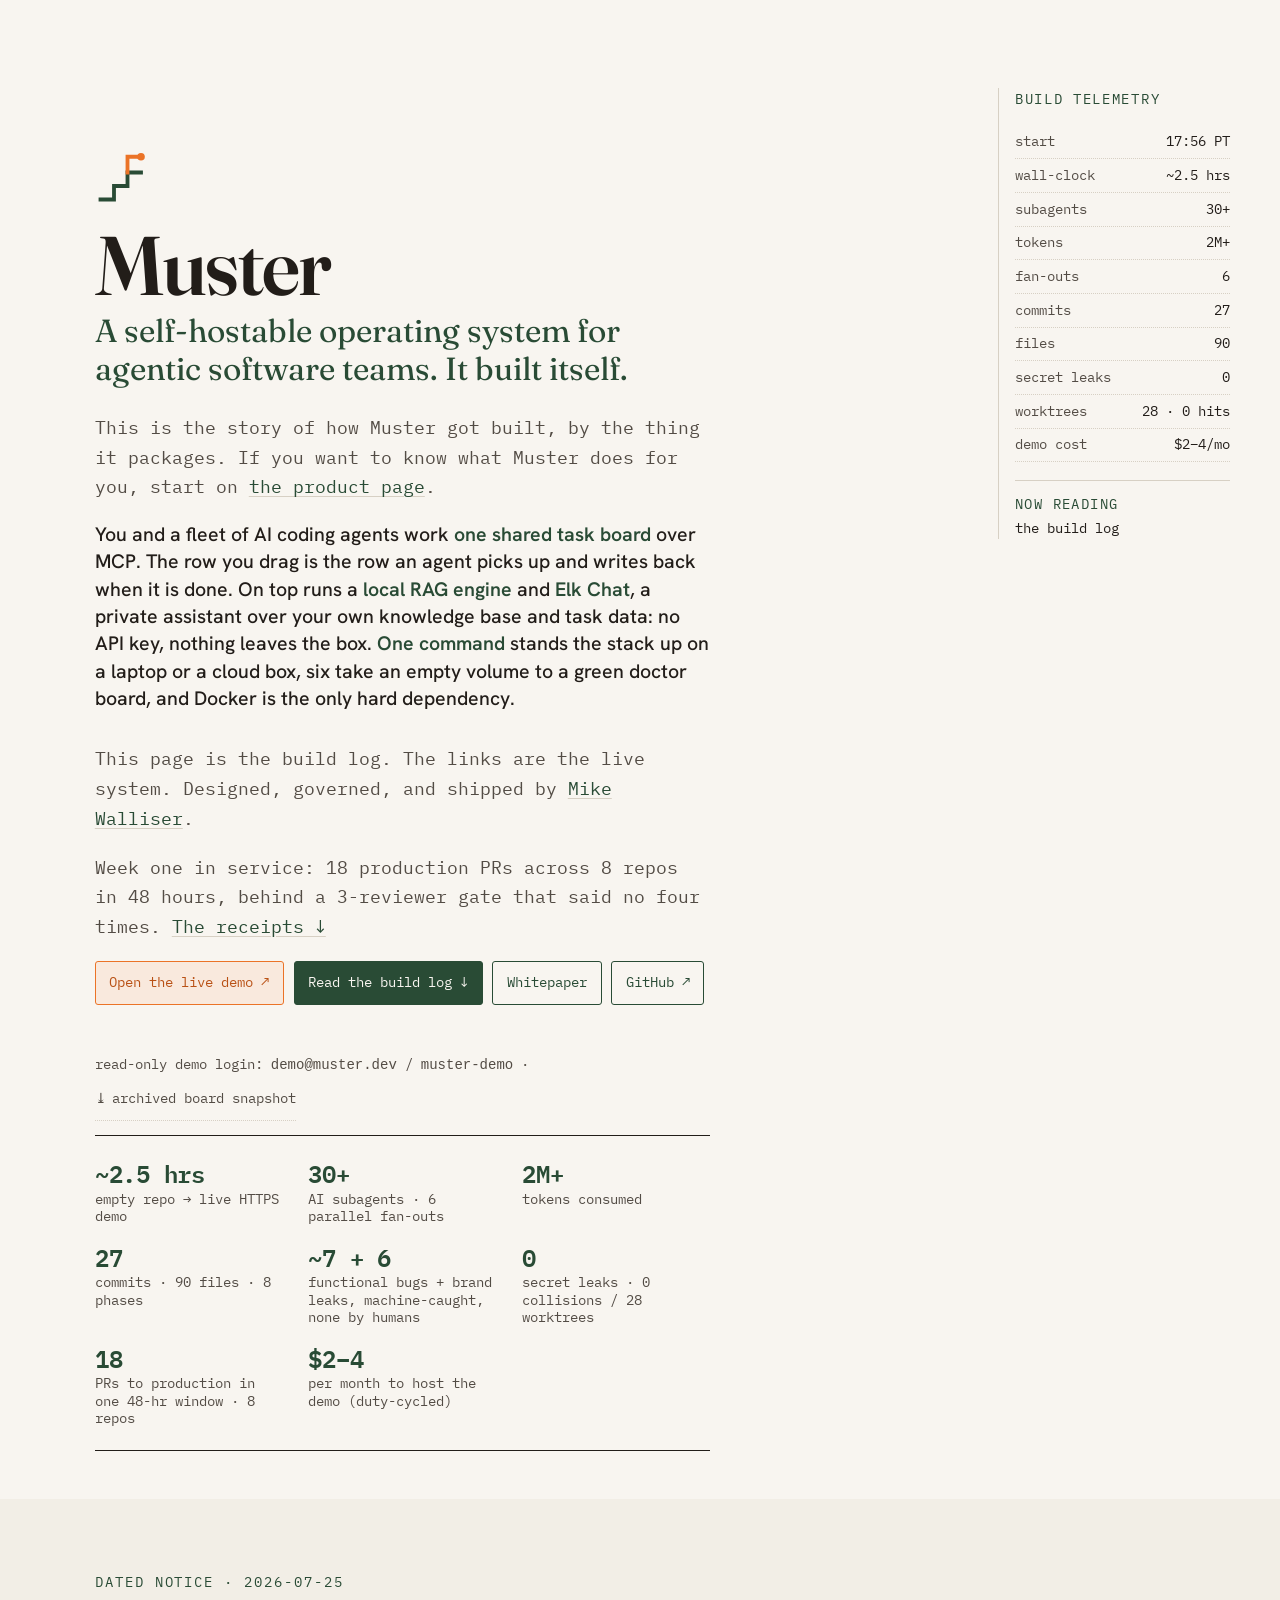
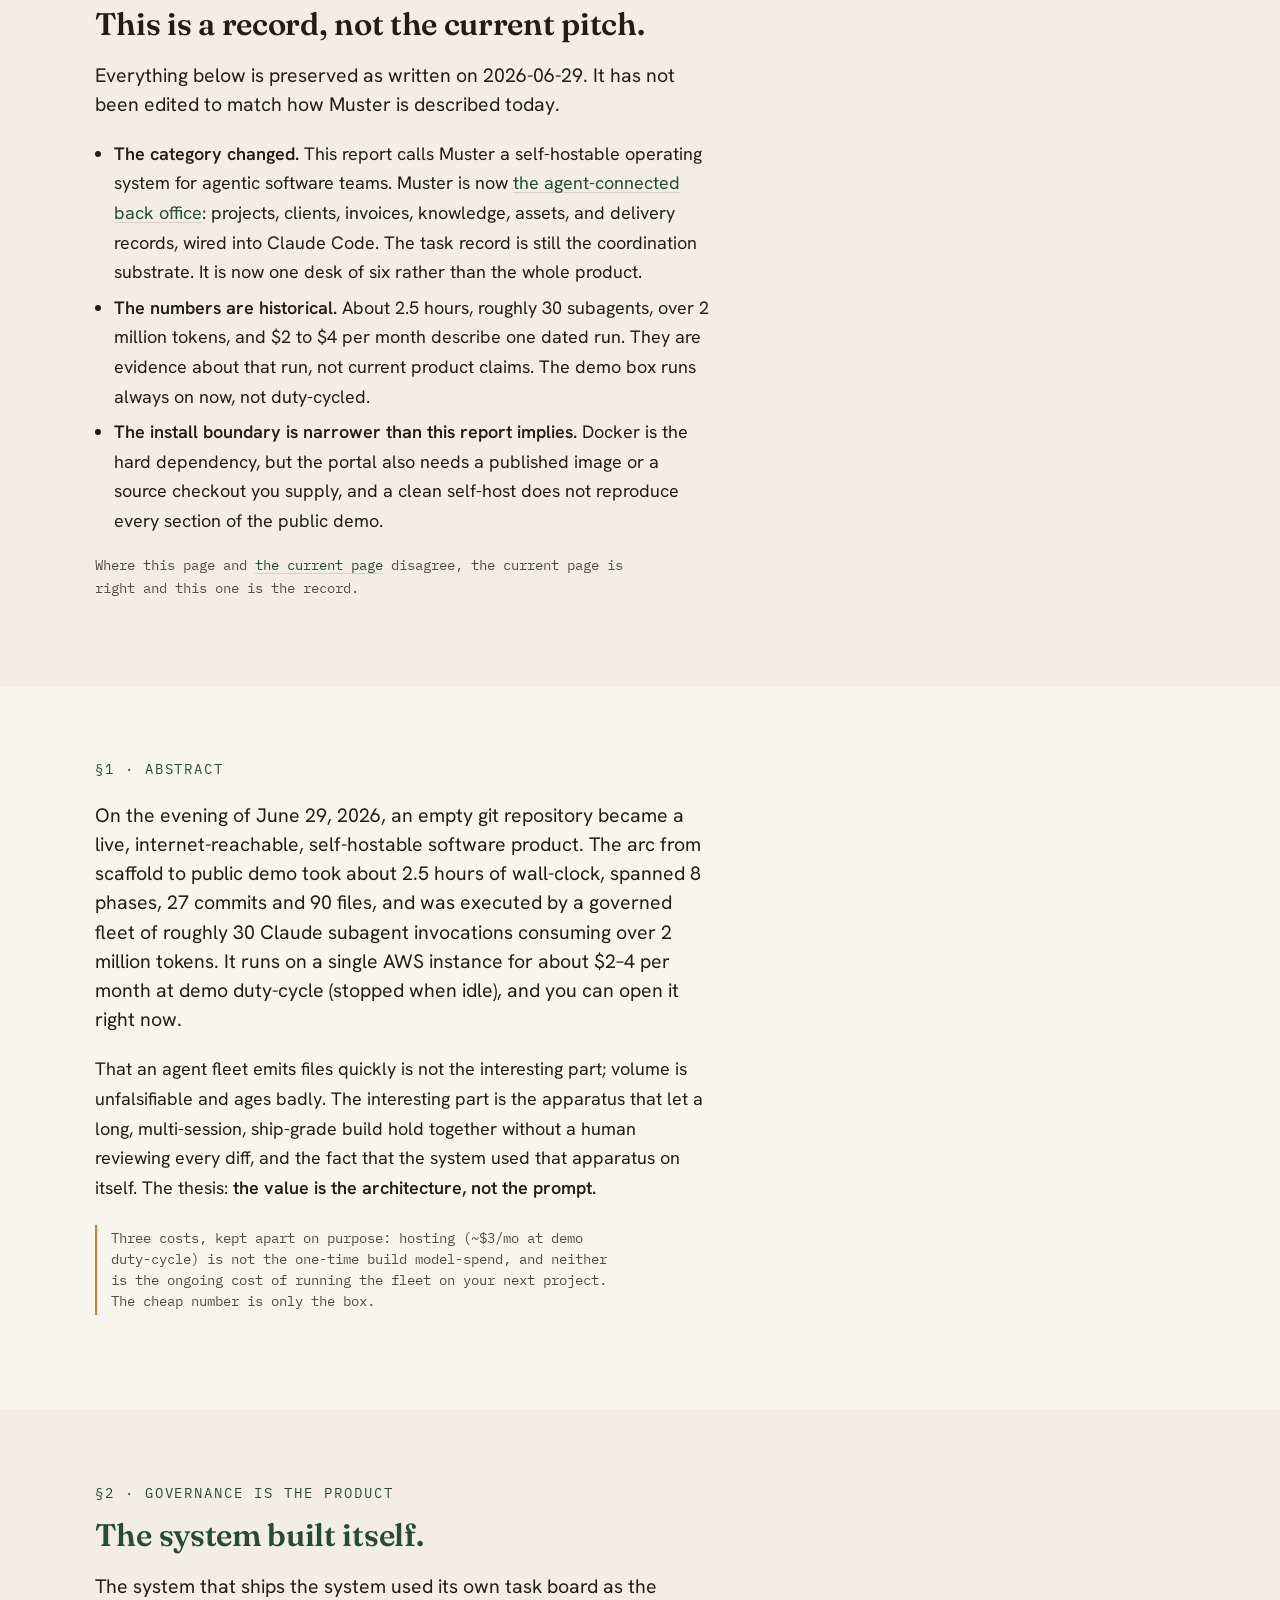
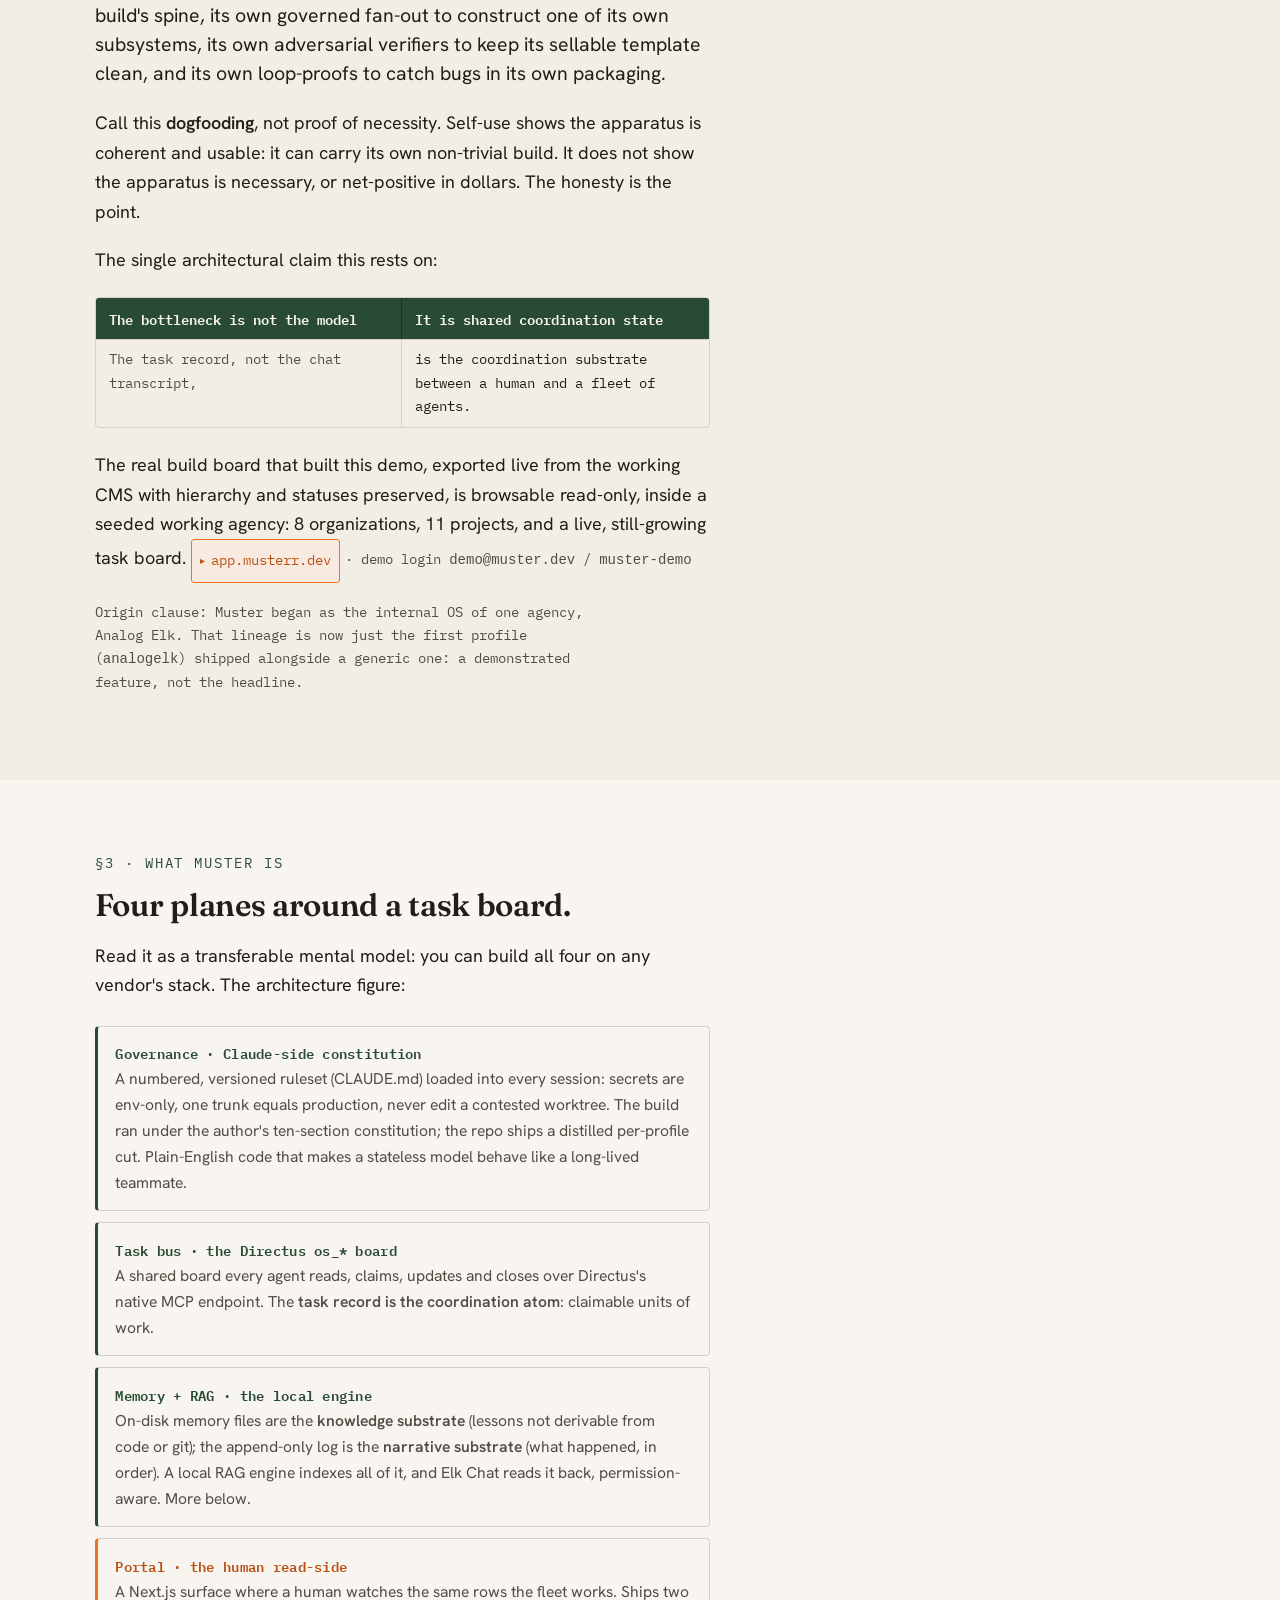
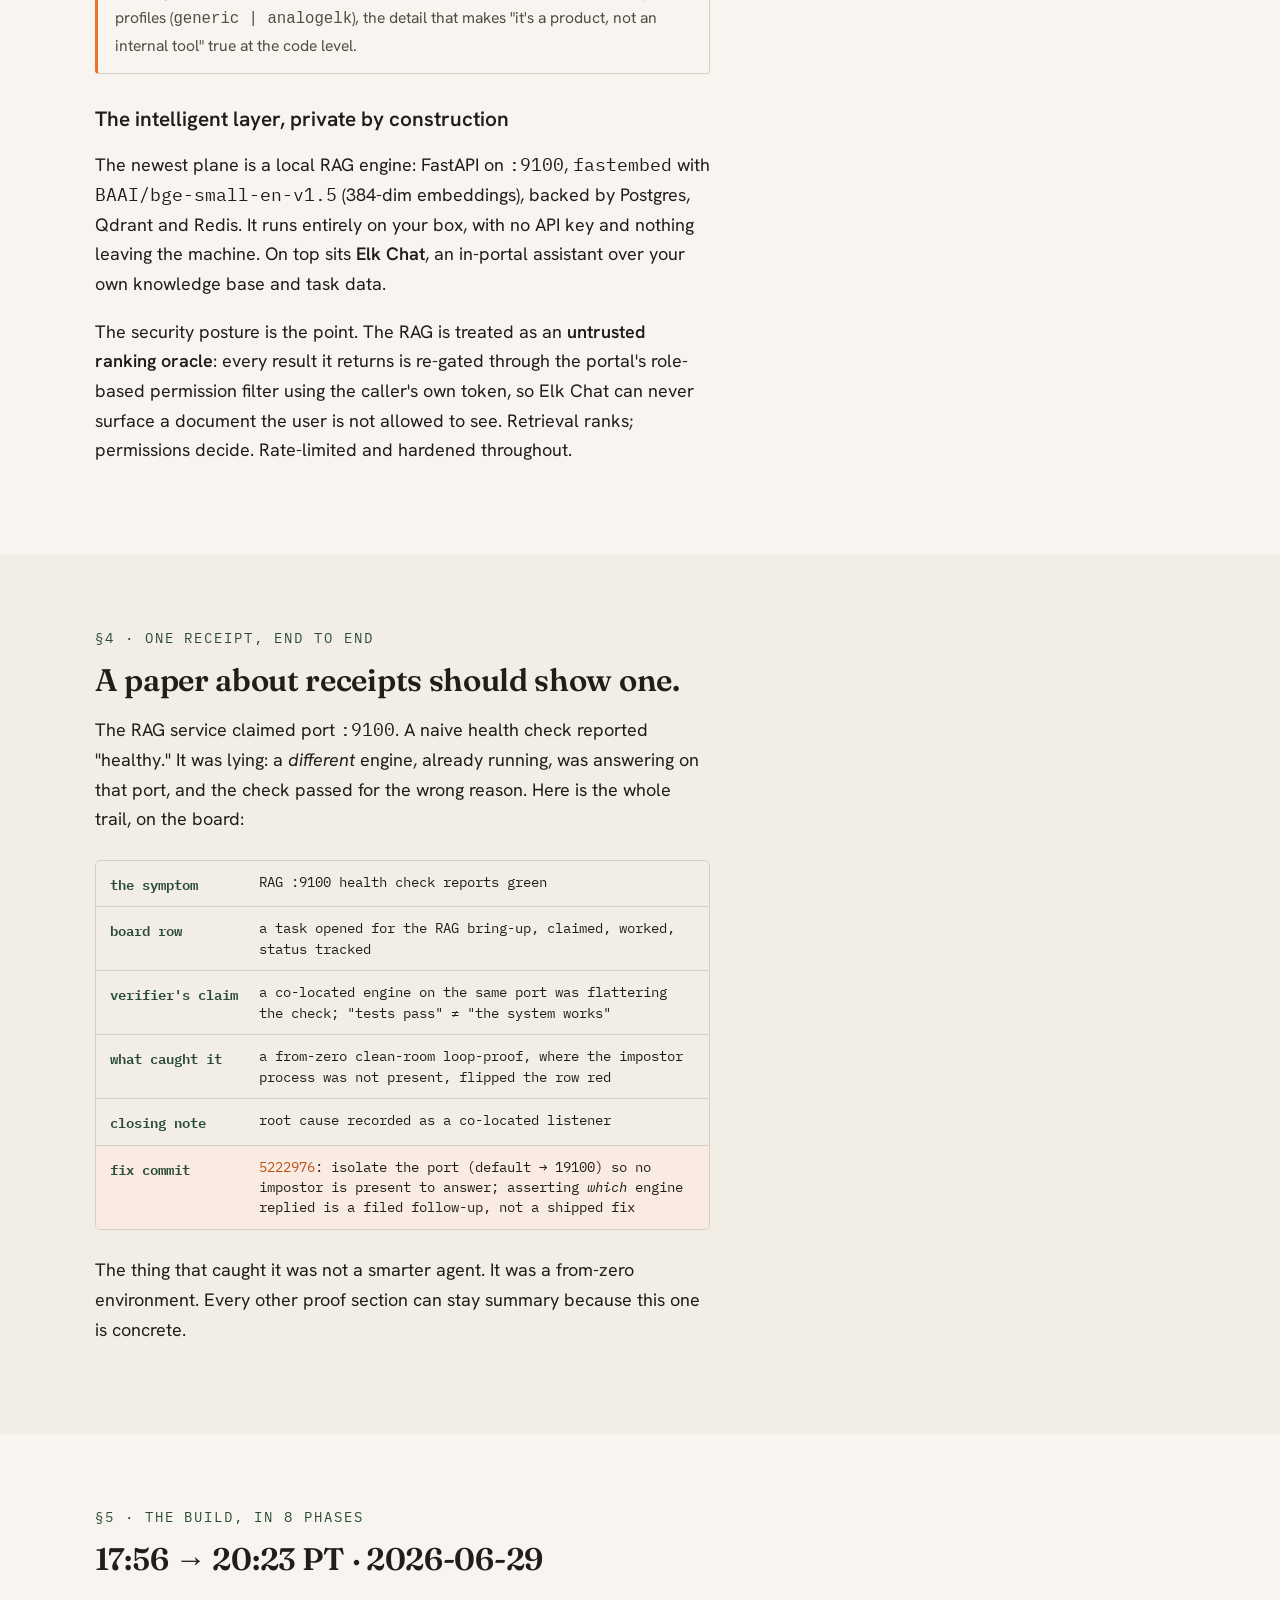
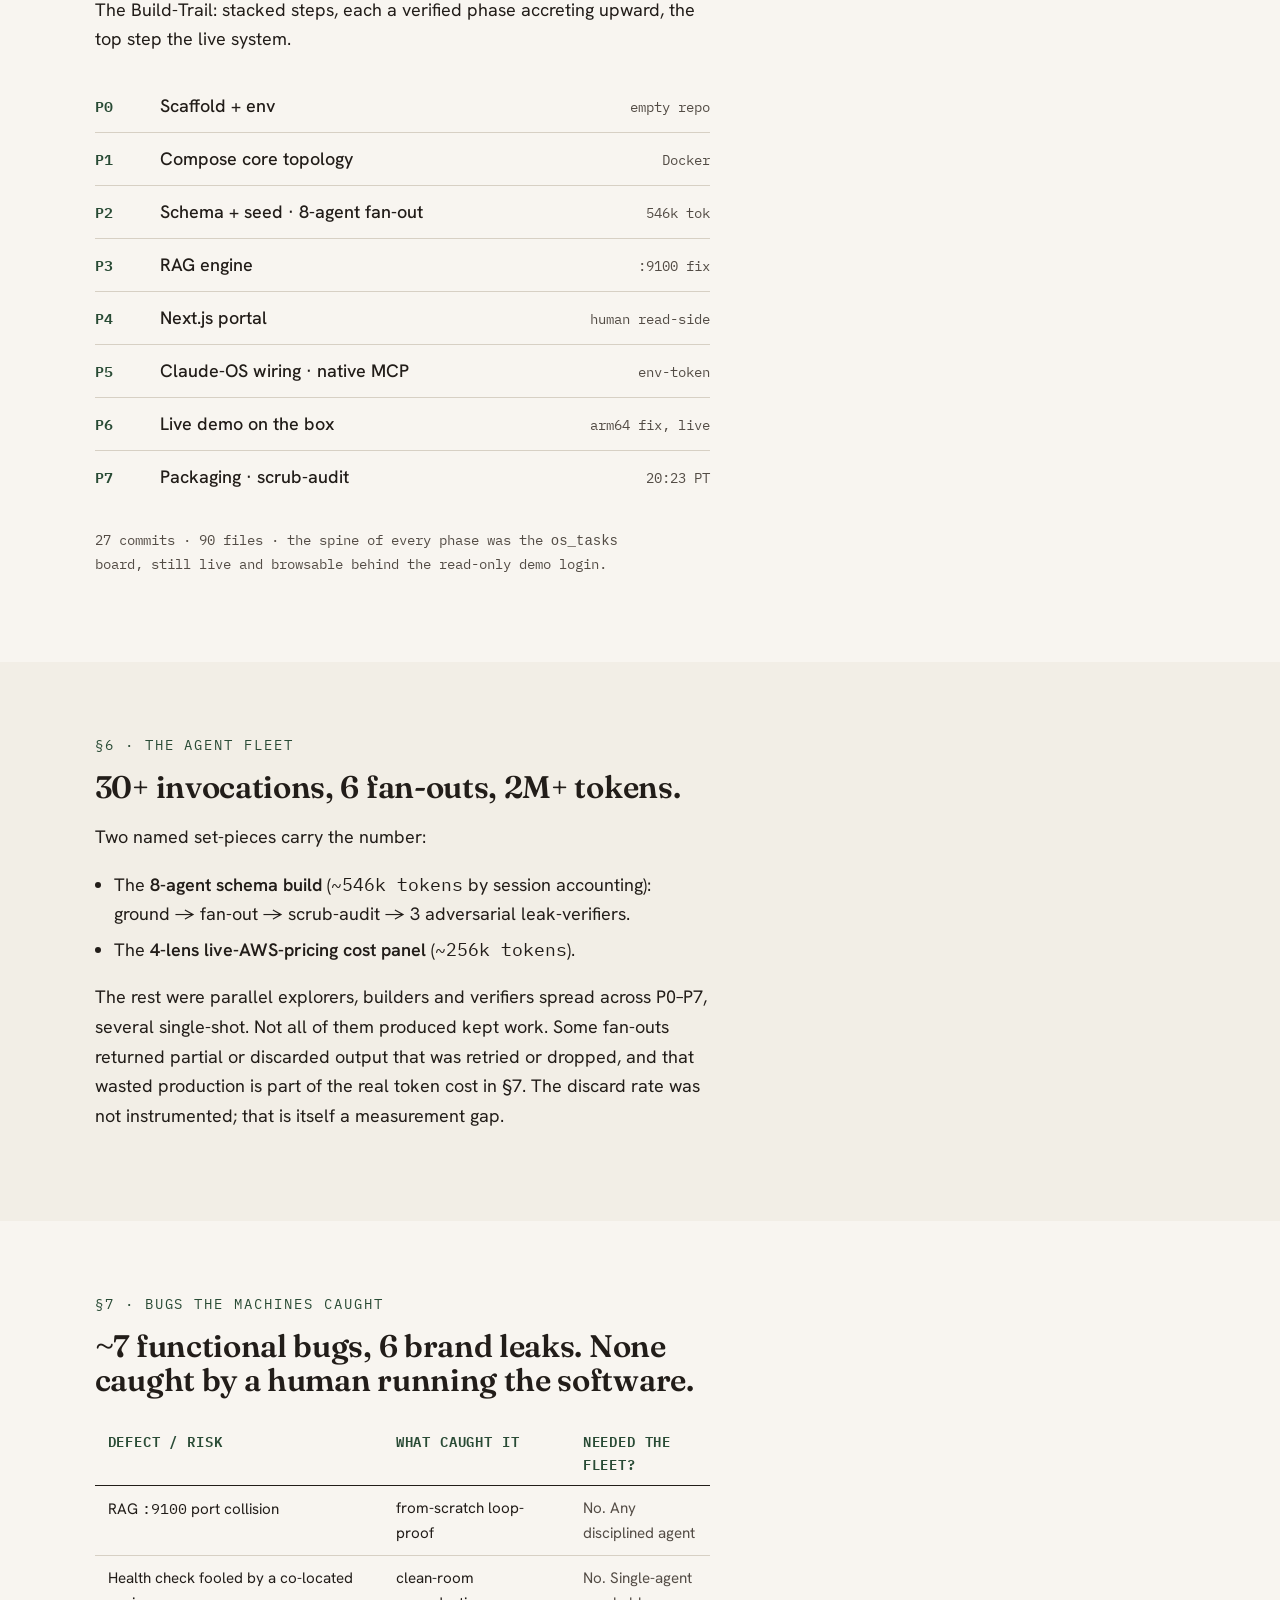
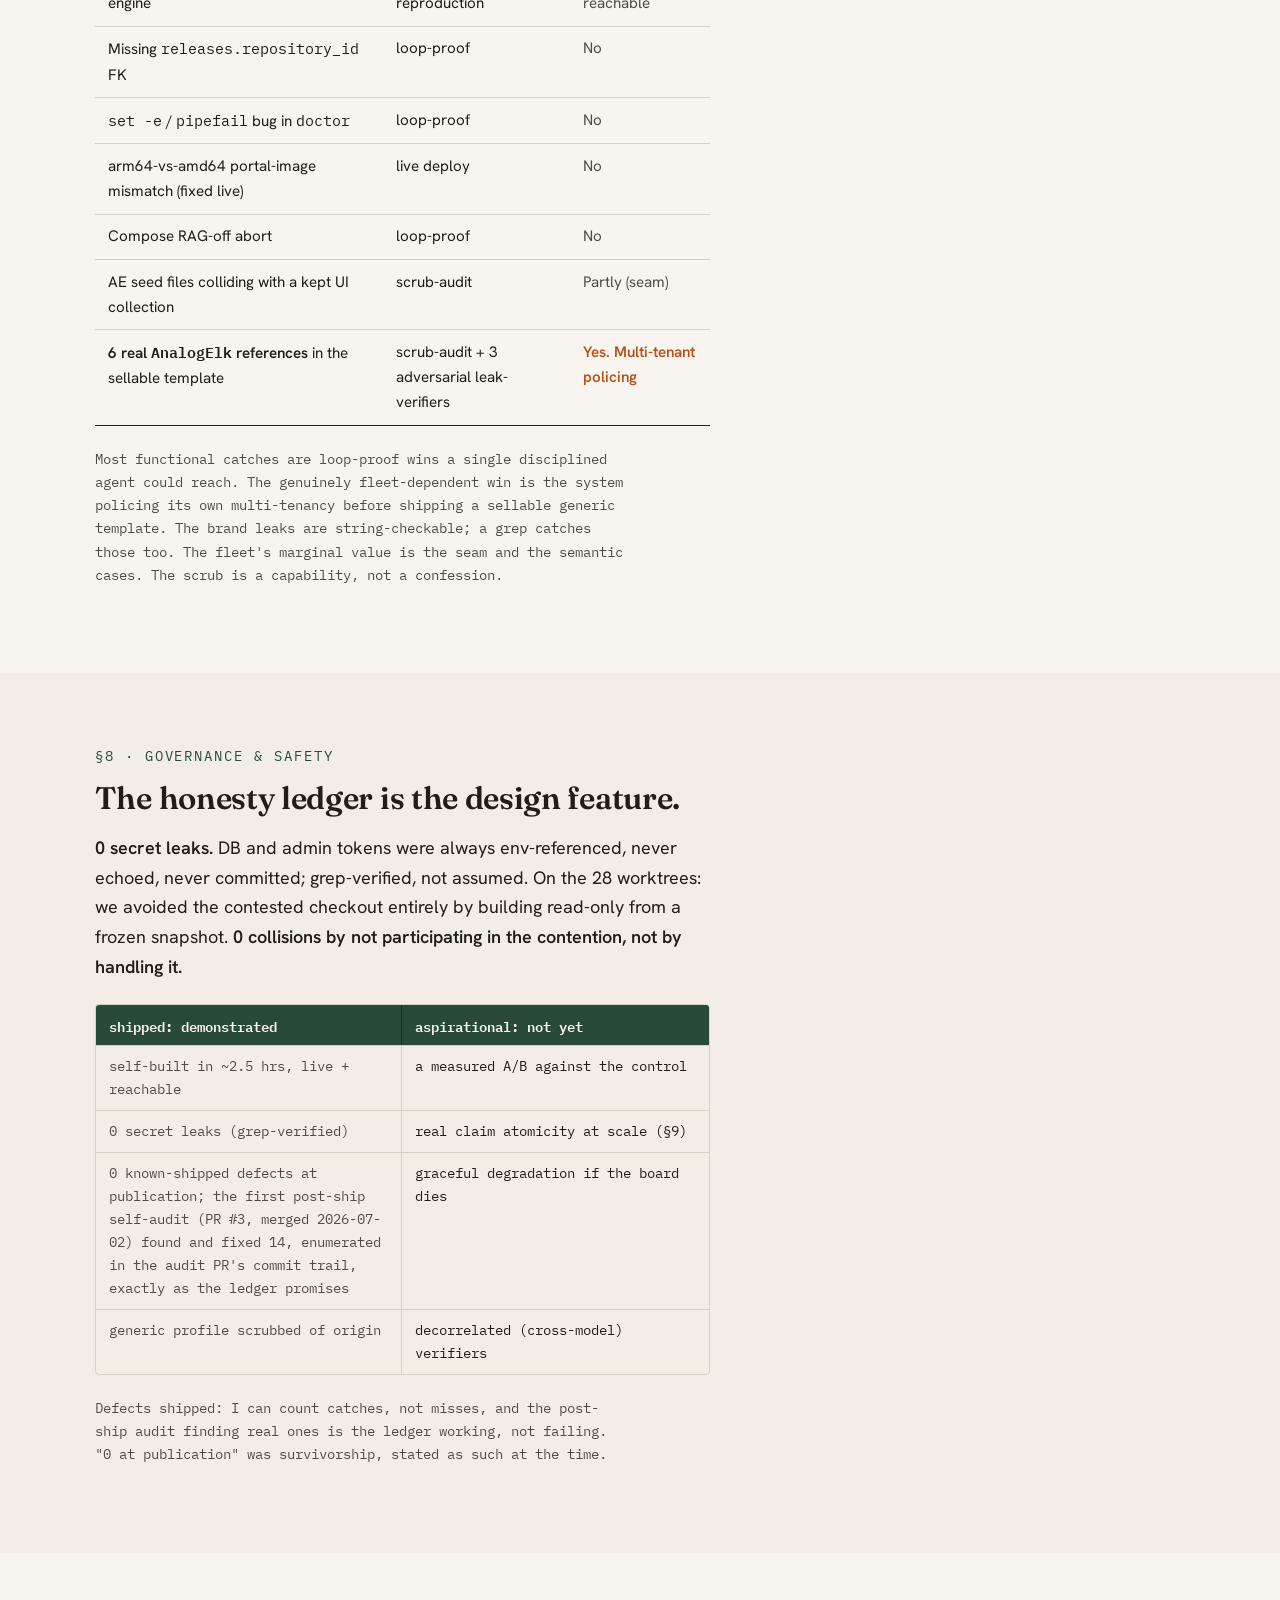
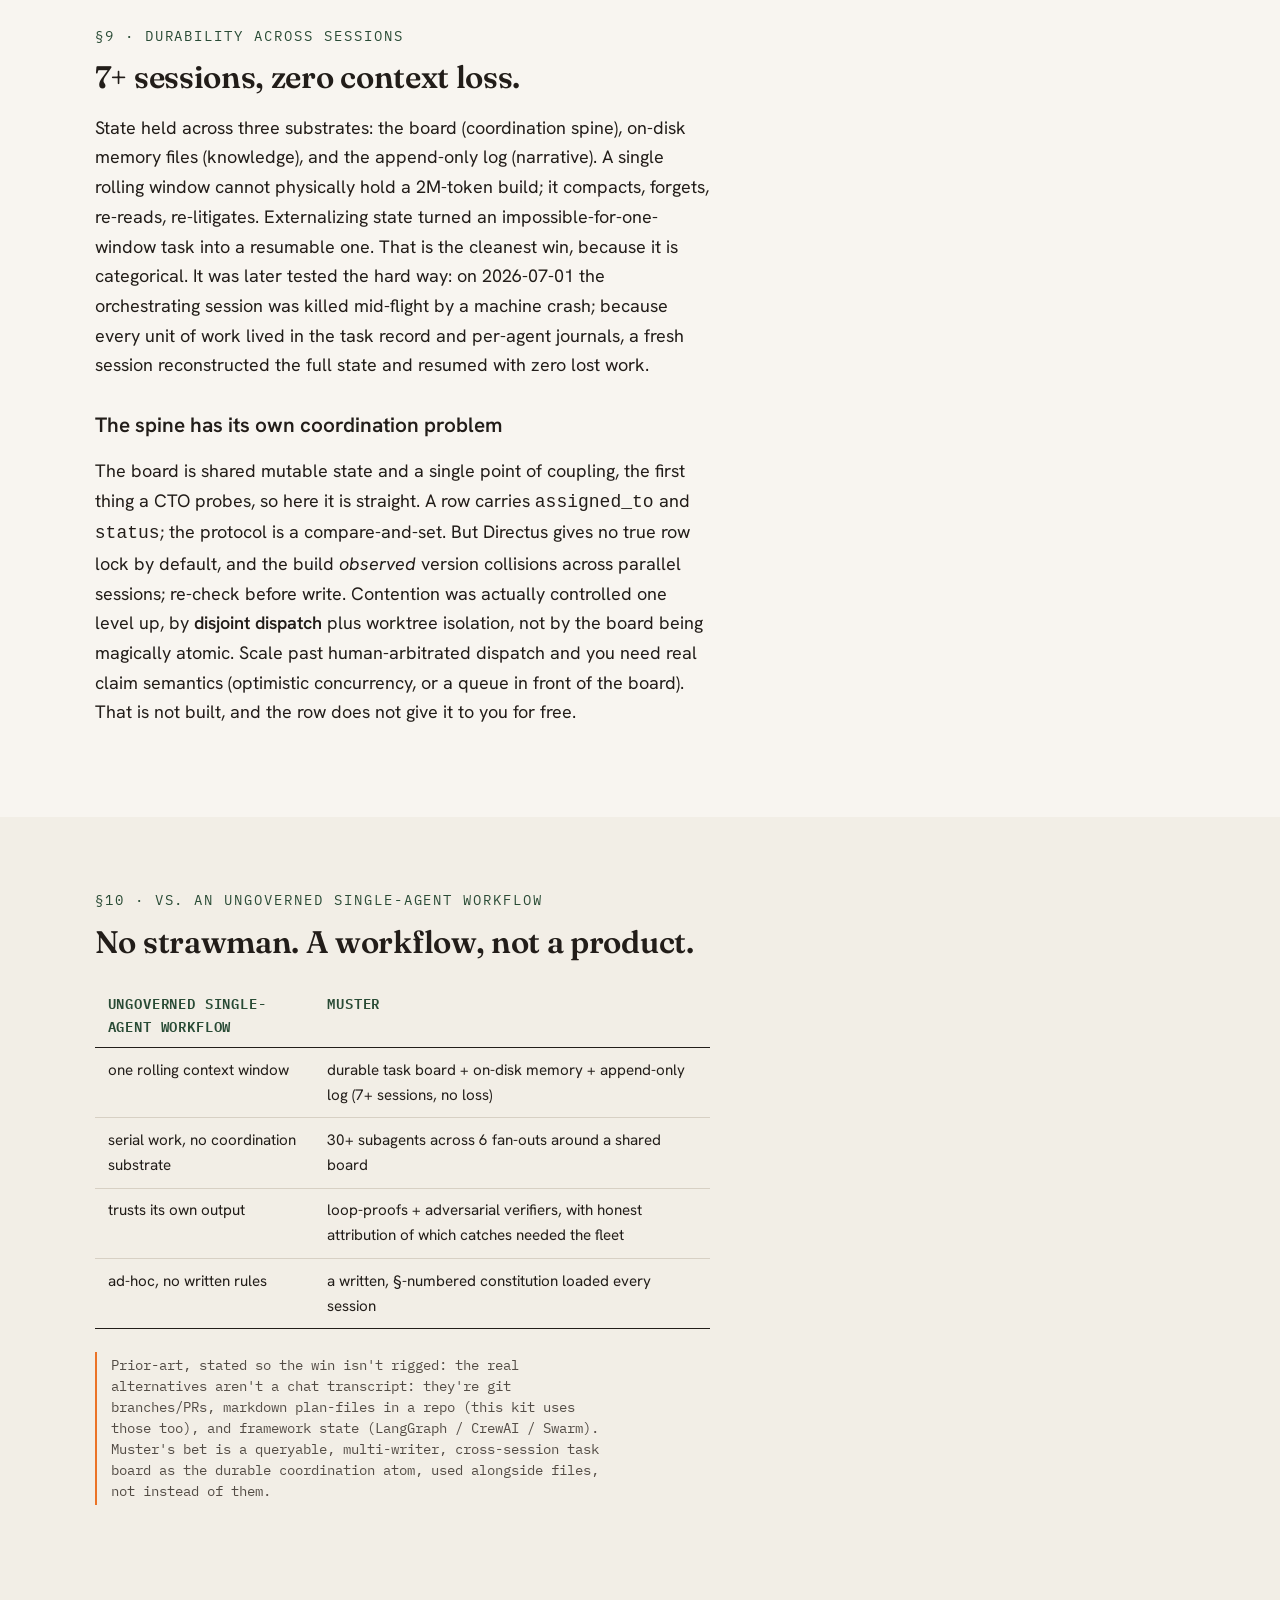
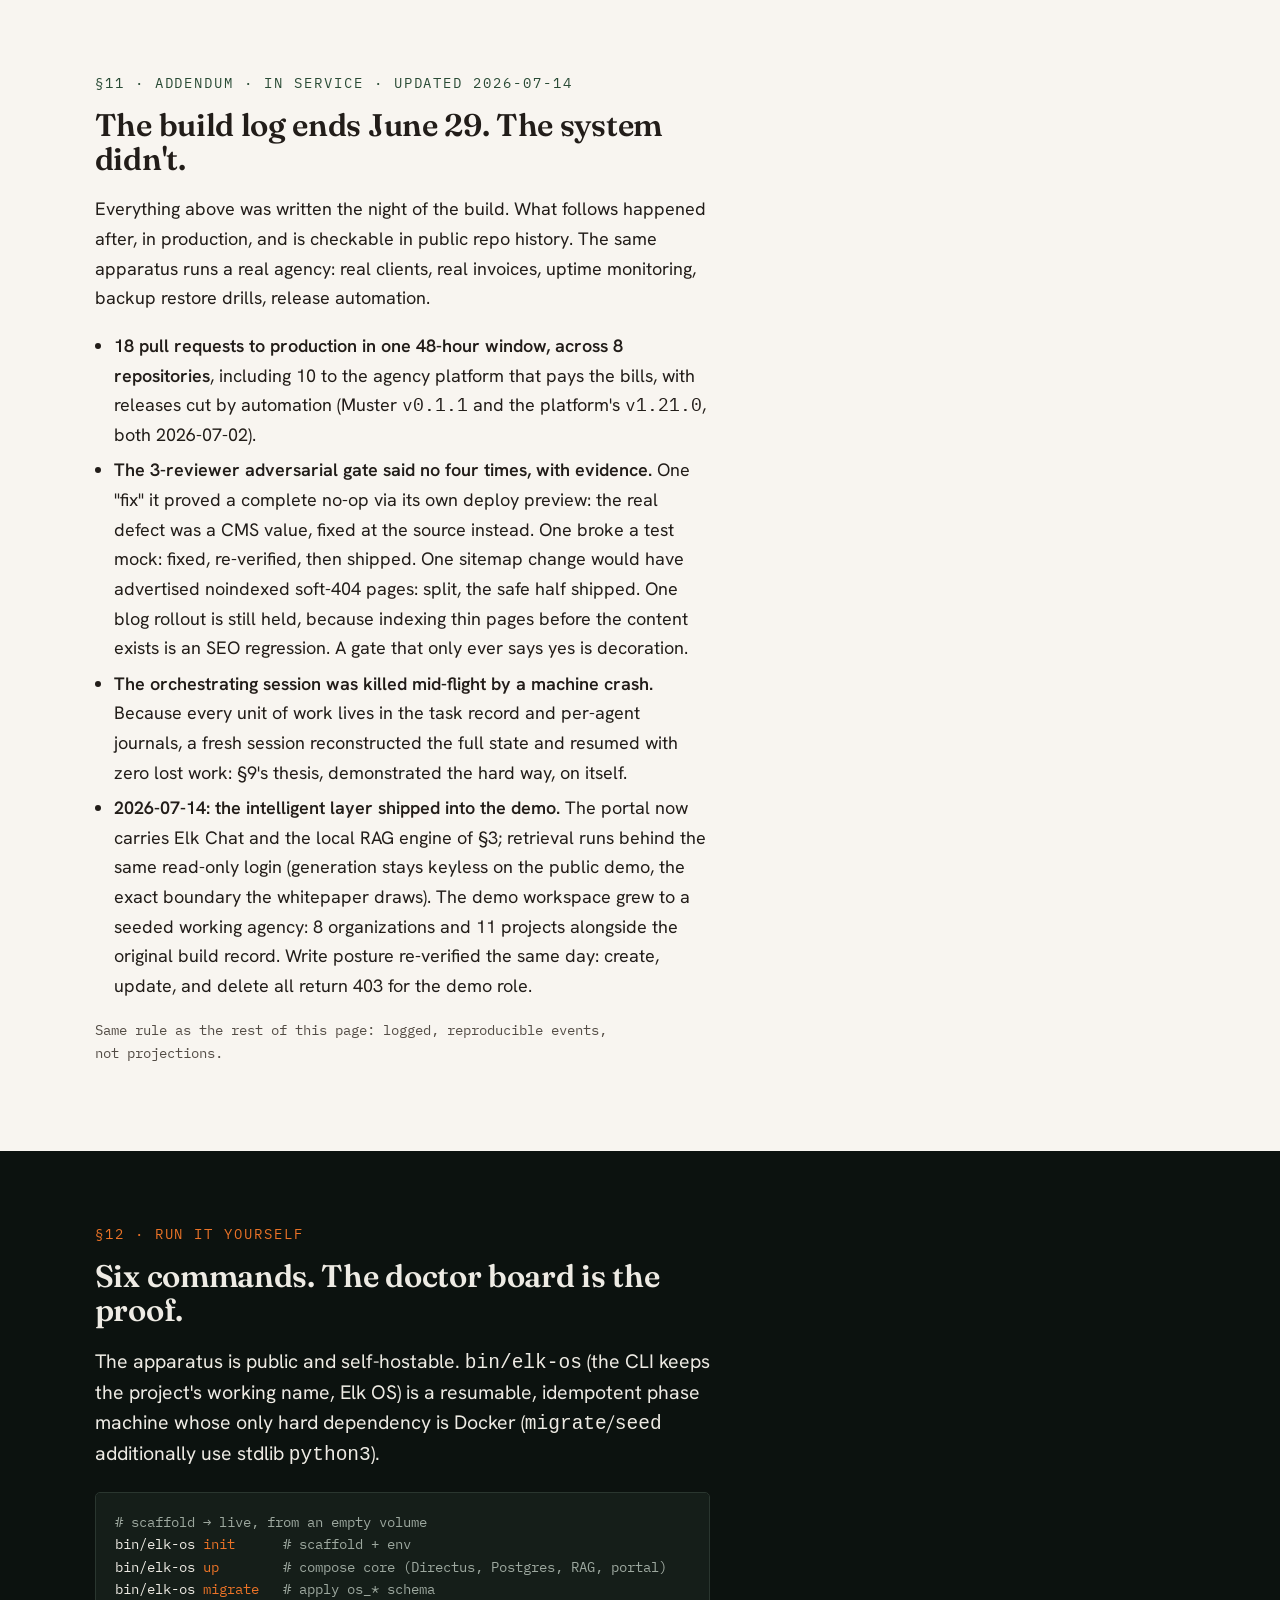
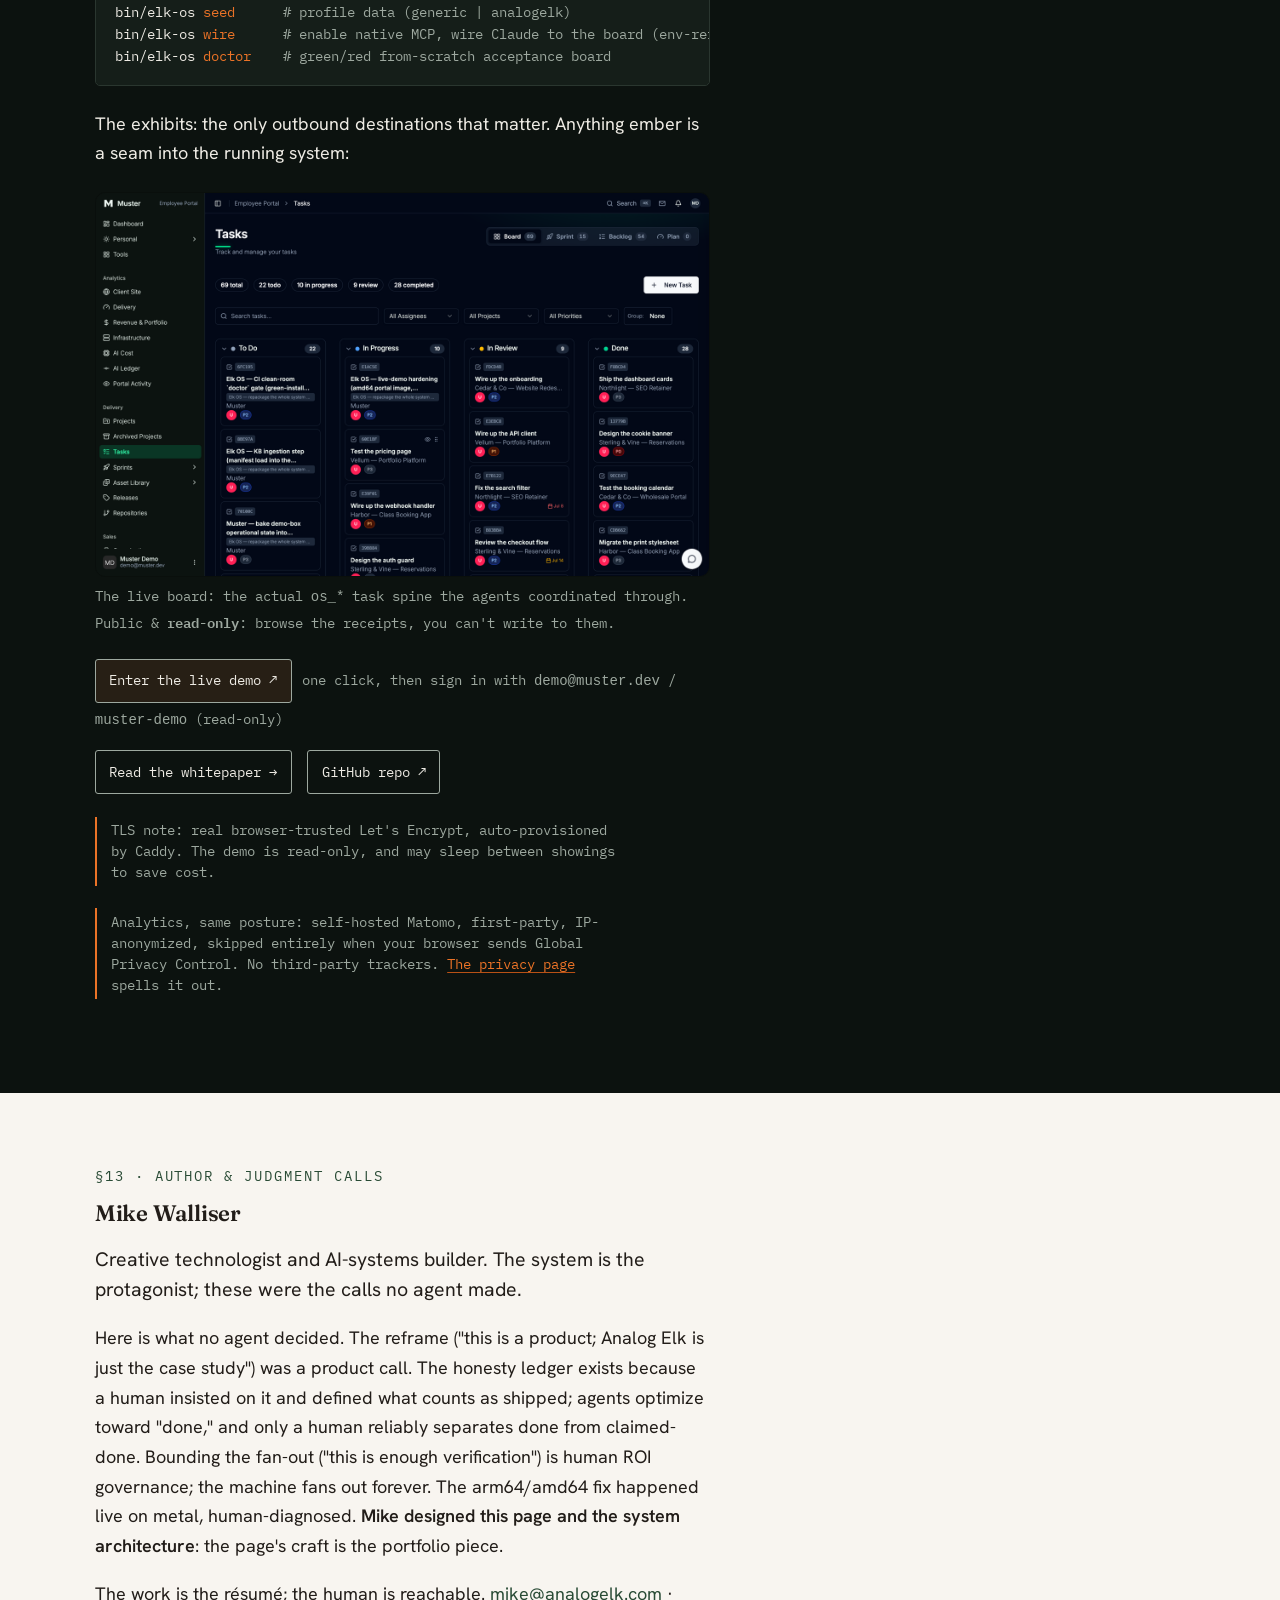
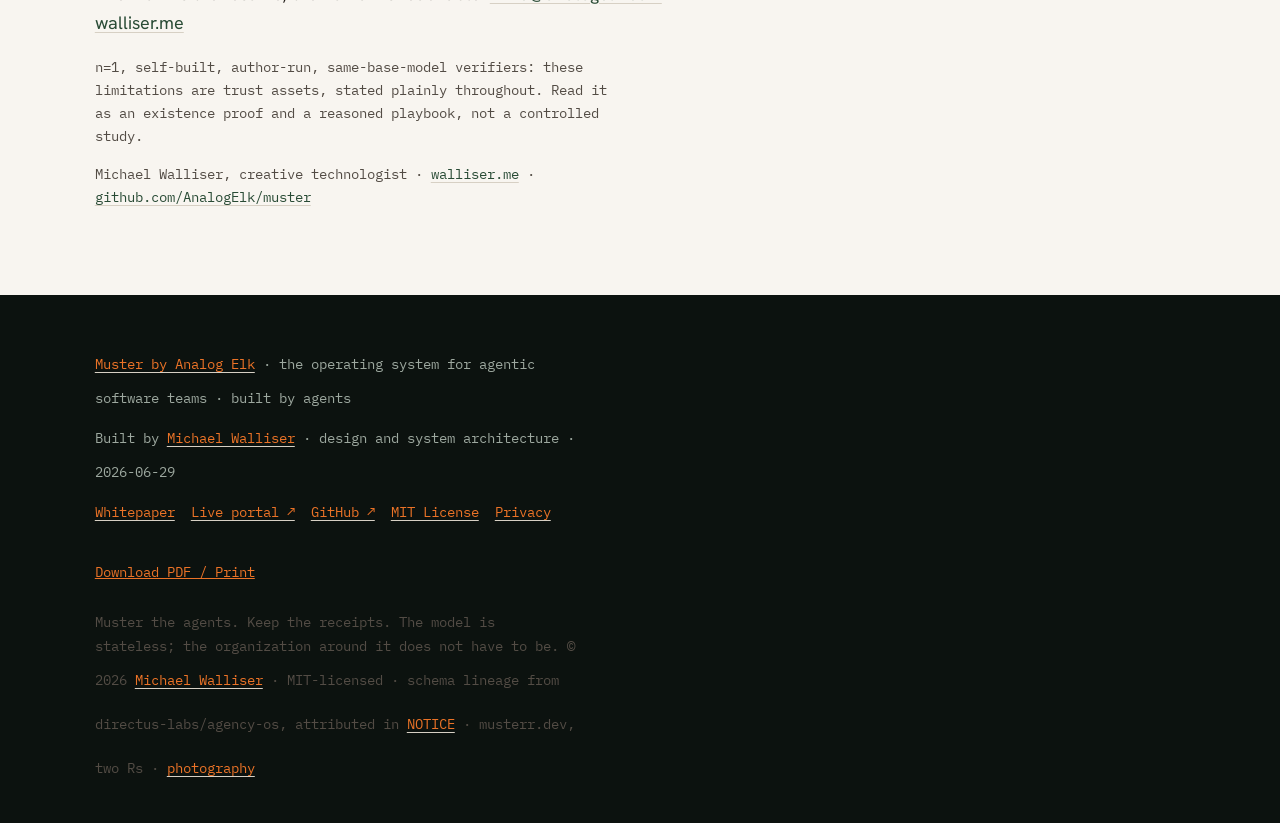
==== site/about.html @ 73c4238f "fix(site): make Matomo cookieless and the privacy page accurate The privacy page said GPC or DNT mea" ====
<!DOCTYPE html>
<html lang="en">
<head>
<meta charset="utf-8">
<meta name="viewport" content="width=device-width, initial-scale=1">
<title>How Muster was built: a field report</title>
<meta name="description" content="A dated field report on the 2026-06-29 build of Muster: the agents, the bugs they caught, and an honest ledger of what the apparatus did and did not buy. Preserved as written.">
<!-- canonical = https://musterr.dev/ (double R is deliberate; muster.dev is not ours). -->
<link rel="canonical" href="https://musterr.dev/about.html">

<!-- Open Graph / Twitter -->
<meta property="og:type" content="website">
<meta property="og:url" content="https://musterr.dev/about.html">
<meta property="og:title" content="How Muster was built: a dated field report">
<meta property="og:description" content="A dated field report on the 2026-06-29 build of Muster: the agents, the bugs they caught, and an honest ledger of what the apparatus did and did not buy. Preserved as written.">
<meta property="og:image" content="https://musterr.dev/assets/muster-board.png">
<meta property="og:image:alt" content="The Muster task board: rows grouped by status, in the team portal.">
<meta name="twitter:card" content="summary_large_image">
<meta name="twitter:title" content="How Muster was built: a dated field report">
<meta name="twitter:description" content="A dated field report on the 2026-06-29 build of Muster: the agents, the bugs they caught, and an honest ledger of what the apparatus did and did not buy. Preserved as written.">
<meta name="twitter:image" content="https://musterr.dev/assets/muster-board.png">

<!-- favicon: three steps + one ember, the Build-Trail at 16px -->
<link rel="icon" href="data:image/svg+xml,%3Csvg xmlns='http://www.w3.org/2000/svg' viewBox='0 0 48 64'%3E%3Cpolyline points='6,58 18,58 18,44 30,44 30,30 42,30' fill='none' stroke='%2325402F' stroke-width='5' stroke-linecap='square'/%3E%3Cpolyline points='30,30 30,16 42,16' fill='none' stroke='%23DE7330' stroke-width='5' stroke-linecap='square'/%3E%3Ccircle cx='42' cy='16' r='5' fill='%23DE7330'/%3E%3C/svg%3E">

<!-- fonts: Fraunces (display), Hanken Grotesk (body), IBM Plex Mono (mono), display:swap -->
<link rel="preconnect" href="https://fonts.googleapis.com">
<link rel="preconnect" href="https://fonts.gstatic.com" crossorigin>
<link href="https://fonts.googleapis.com/css2?family=Fraunces:opsz,wght@9..144,400;9..144,600&family=Hanken+Grotesk:wght@400;500;600&family=IBM+Plex+Mono:wght@400;500;600&display=swap" rel="stylesheet">

<link rel="stylesheet" href="styles.css">

<!-- Matomo: self-hosted, cookieless (disableCookies), IP-anonymized server-side; skipped entirely
     when the browser sends Global Privacy Control (DNT is honored server-side by Matomo).
     Disclosed in privacy.html -->
<script>
if (!navigator.globalPrivacyControl) {
  var _paq = window._paq = window._paq || [];
  _paq.push(['disableCookies']);
  _paq.push(['setTrackerUrl', 'https://analytics.analogelk.com/matomo.php']);
  _paq.push(['setSiteId', '10']);
  _paq.push(['trackPageView']);
  _paq.push(['enableLinkTracking']);
  var g = document.createElement('script');
  g.async = true;
  g.src = 'https://analytics.analogelk.com/matomo.js';
  document.head.appendChild(g);
}
</script>

<!-- Interaction heatmap: first-party beacon to our own sink (analogelk.com), the same
     infrastructure as the analytics above. Anonymous click positions and scroll depth
     only: no cookies, no PII, no element text. Runs only on the production hostname and
     is skipped entirely when the browser sends Global Privacy Control.
     Disclosed in privacy.html -->
<script>
if (!navigator.globalPrivacyControl) {
  (function () {
    'use strict';
    if (typeof navigator.sendBeacon !== 'function') return;
    if (location.hostname !== 'musterr.dev' && location.hostname !== 'www.musterr.dev') return;

    var ENDPOINT = 'https://analogelk.com/api/interactions';
    var MAX_CLICK_BEACONS = 200; // storm cap per page load
    var SITE = 'musterr.dev';

    var device = /Mobi|Android|iPhone|iPad|iPod|Tablet/i.test(navigator.userAgent)
      ? 'mobile'
      : 'desktop';

    function beacon(body) {
      try {
        navigator.sendBeacon(ENDPOINT, JSON.stringify(body));
      } catch (e) {
        /* telemetry must never affect the page */
      }
    }

    // Clicks: one capture-phase listener, viewport-relative X, document-relative Y.
    var clickCount = 0;
    document.addEventListener('click', function (e) {
      if (clickCount >= MAX_CLICK_BEACONS) return;
      clickCount += 1;
      var scrollHeight = document.documentElement.scrollHeight || document.body.scrollHeight;
      var xPct = (e.clientX / window.innerWidth) * 100;
      var yPct = scrollHeight > 0 ? ((e.clientY + window.scrollY) / scrollHeight) * 100 : 0;
      beacon({
        event_type: 'click',
        route: location.pathname,
        site: SITE,
        xPct: Math.min(100, Math.max(0, xPct)),
        yPct: Math.min(100, Math.max(0, yPct)),
        viewport_w: window.innerWidth,
        viewport_h: window.innerHeight,
        device: device
      });
    }, true);

    // Scroll depth: rAF-throttled max tracker, one beacon per page view,
    // flushed on pagehide or tab-hide (whichever comes first).
    var maxScroll = 0;
    var ticking = false;

    function currentScrollPct() {
      var scrollHeight = document.documentElement.scrollHeight || document.body.scrollHeight;
      if (!scrollHeight) return 0;
      var raw = ((window.scrollY + window.innerHeight) / scrollHeight) * 100;
      return Math.min(100, Math.max(0, raw));
    }

    window.addEventListener('scroll', function () {
      if (ticking) return;
      ticking = true;
      window.requestAnimationFrame(function () {
        var p = currentScrollPct();
        if (p > maxScroll) maxScroll = p;
        ticking = false;
      });
    }, { passive: true });

    function flush() {
      if (maxScroll <= 0) return;
      beacon({
        event_type: 'scroll',
        route: location.pathname,
        site: SITE,
        scroll_pct: maxScroll,
        viewport_w: window.innerWidth,
        viewport_h: window.innerHeight,
        device: device
      });
      maxScroll = 0;
    }

    window.addEventListener('pagehide', flush);
    document.addEventListener('visibilitychange', function () {
      if (document.visibilityState === 'hidden') flush();
    });
  })();
}
</script>
</head>
<body>
<a class="skip" href="#abstract">Skip to content</a>

<!-- ===================== STICKY TOP BAR ===================== -->
<header class="topbar" id="topbar" hidden>
  <a class="topbar__brand" href="#top" aria-label="Muster: top of page">
    <svg viewBox="0 0 48 64" aria-hidden="true"><polyline points="6,58 18,58 18,44 30,44 30,30 42,30" fill="none" stroke="var(--pine)" stroke-width="4.5" stroke-linecap="square"/><polyline points="30,30 30,16 42,16" fill="none" stroke="var(--ember)" stroke-width="4.5" stroke-linecap="square"/><circle cx="42" cy="16" r="4.5" fill="var(--ember)"/></svg>
    Muster
  </a>
  <nav class="topbar__nav" aria-label="Section jump links">
    <a href="/">Product</a>
    <a href="#thesis">Thesis</a>
    <a href="#receipt">Receipt</a>
    <a href="#build">Build</a>
    <a href="#bugs">Proof</a>
    <a href="#service">Service</a>
    <a href="#try">Run it</a>
  </nav>
  <span class="topbar__spacer"></span>
  <div class="topbar__cta">
    <a class="btn btn--live btn--sm" href="https://app.musterr.dev" target="_blank" rel="noopener" title="demo login: demo@muster.dev / muster-demo (read-only)">Live portal ↗</a>
    <a class="btn btn--sm topbar__secondary" href="/paper.html">Whitepaper</a>
  </div>
</header>

<!-- ===================== LEDGER RAIL (desktop telemetry margin) ===================== -->
<aside class="rail" aria-hidden="true">
  <div class="rail__inner">
    <div class="rail__title">build telemetry</div>
    <div class="rail__item" data-rail="time"><span>start</span><span class="v">17:56 PT</span></div>
    <div class="rail__item" data-rail="dur"><span>wall-clock</span><span class="v">~2.5 hrs</span></div>
    <div class="rail__item" data-rail="agents"><span>subagents</span><span class="v">30+</span></div>
    <div class="rail__item" data-rail="tokens"><span>tokens</span><span class="v">2M+</span></div>
    <div class="rail__item" data-rail="fanout"><span>fan-outs</span><span class="v">6</span></div>
    <div class="rail__item" data-rail="commits"><span>commits</span><span class="v">27</span></div>
    <div class="rail__item" data-rail="files"><span>files</span><span class="v">90</span></div>
    <div class="rail__item" data-rail="leaks"><span>secret leaks</span><span class="v">0</span></div>
    <div class="rail__item" data-rail="worktrees"><span>worktrees</span><span class="v">28 · 0 hits</span></div>
    <div class="rail__item" data-rail="cost"><span>demo cost</span><span class="v">$2–4/mo</span></div>
    <div class="rail__phase" id="railPhase">
      <span class="lbl">now reading</span>
      <span id="railPhaseText">the build log</span>
    </div>
  </div>
</aside>

<main>
<!-- ===================== HERO ===================== -->
<section class="band band-paper hero" id="top">
  <div class="doc">
    <svg class="hero__mark trail-draw" viewBox="0 0 48 64" role="img" aria-label="The Build-Trail: stacked verified steps, the top step ember and live">
      <polyline points="4,60 16,60 16,48 28,48 28,36 40,36" fill="none" stroke="var(--pine)" stroke-width="3.4" stroke-linecap="square" stroke-linejoin="miter" style="--len:120"/>
      <polyline class="ember-step" points="28,36 28,22 40,22" fill="none" stroke="var(--ember)" stroke-width="3.4" stroke-linecap="square" stroke-linejoin="miter" style="--len:40"/>
      <circle cx="40" cy="22" r="3.4" fill="var(--ember)"/>
    </svg>

    <h1 class="hero__wordmark">Muster</h1>
    <p class="hero__lede">A self-hostable operating system for agentic software teams. It built itself.</p>

    <p class="hero__sub mono">This is the story of how Muster got built, by the thing it packages. If you want to know what Muster does for you, start on <a href="/">the product page</a>.</p>

    <p class="hero__pitch">You and a fleet of AI coding agents work <b>one shared task board</b> over MCP. The row you drag is the row an agent picks up and writes back when it is done. On top runs a <b>local RAG engine</b> and <b>Elk Chat</b>, a private assistant over your own knowledge base and task data: no API key, nothing leaves the box. <b>One command</b> stands the stack up on a laptop or a cloud box, six take an empty volume to a green doctor board, and Docker is the only hard dependency.</p>

    <p class="hero__sub mono">This page is the build log. The links are the live system. Designed, governed, and shipped by <a href="#author">Mike Walliser</a>.</p>
    <p class="hero__sub mono">Week one in service: 18 production PRs across 8 repos in 48 hours, behind a 3-reviewer gate that said no four times. <a href="#service">The receipts ↓</a></p>

    <div class="hero__cta">
      <a class="btn btn--live" href="https://app.musterr.dev" target="_blank" rel="noopener">Open the live demo ↗</a>
      <a class="btn btn--solid" href="#abstract">Read the build log ↓</a>
      <a class="btn" href="/paper.html">Whitepaper</a>
      <a class="btn" href="https://github.com/AnalogElk/muster" target="_blank" rel="noopener">GitHub ↗</a>
    </div>
    <p class="fineprint mono" style="margin-top:.6rem">read-only demo login: <code>demo@muster.dev</code> / <code>muster-demo</code> · <a class="snapchip" href="assets/muster-board.png" target="_blank" rel="noopener">archived board snapshot</a></p>

    <!-- metric strip: ground-truth numbers, plain mono, renders CSS-off -->
    <div class="metricstrip" id="metricstrip" aria-label="Build metrics">
      <div class="metric"><span class="metric__n" data-count="2.5" data-prefix="~" data-suffix=" hrs" data-decimals="1">~2.5 hrs</span><span class="metric__l">empty repo → live HTTPS demo</span></div>
      <div class="metric"><span class="metric__n" data-count="30" data-prefix="" data-suffix="+">30+</span><span class="metric__l">AI subagents · 6 parallel fan-outs</span></div>
      <div class="metric"><span class="metric__n" data-count="2" data-suffix="M+">2M+</span><span class="metric__l">tokens consumed</span></div>
      <div class="metric"><span class="metric__n" data-count="27" data-suffix="">27</span><span class="metric__l">commits · 90 files · 8 phases</span></div>
      <div class="metric"><span class="metric__n">~7 + 6</span><span class="metric__l">functional bugs + brand leaks, machine-caught, none by humans</span></div>
      <div class="metric"><span class="metric__n" data-count="0" data-suffix="">0</span><span class="metric__l">secret leaks · 0 collisions / 28 worktrees</span></div>
      <div class="metric"><span class="metric__n" data-count="18" data-suffix="">18</span><span class="metric__l">PRs to production in one 48-hr window · 8 repos</span></div>
      <div class="metric"><span class="metric__n">$2–4</span><span class="metric__l">per month to host the demo (duty-cycled)</span></div>
    </div>
  </div>
</section>

<!-- ===================== DATED NOTICE (2026-07-25) ===================== -->
<!-- Preserved-record policy: the body below is a dated field report and is NOT
     revised to match current positioning. Corrections go here, at the top,
     where a reader meets them before the claims they correct. -->
<section class="band band-paper band-paper--alt" id="dated-notice">
  <div class="doc">
    <p class="kicker">Dated notice · 2026-07-25</p>
    <h2 class="h2">This is a record, not the current pitch.</h2>
    <p class="lead">Everything below is preserved as written on 2026-06-29. It has not been edited to match how Muster is described today.</p>
    <ul class="tight">
      <li><strong>The category changed.</strong> This report calls Muster a self-hostable operating system for agentic software teams. Muster is now <a href="/">the agent-connected back office</a>: projects, clients, invoices, knowledge, assets, and delivery records, wired into Claude Code. The task record is still the coordination substrate. It is now one desk of six rather than the whole product.</li>
      <li><strong>The numbers are historical.</strong> About 2.5 hours, roughly 30 subagents, over 2 million tokens, and $2 to $4 per month describe one dated run. They are evidence about that run, not current product claims. The demo box runs always on now, not duty-cycled.</li>
      <li><strong>The install boundary is narrower than this report implies.</strong> Docker is the hard dependency, but the portal also needs a published image or a source checkout you supply, and a clean self-host does not reproduce every section of the public demo.</li>
    </ul>
    <p class="fineprint">Where this page and <a href="/">the current page</a> disagree, the current page is right and this one is the record.</p>
  </div>
</section>

<!-- ===================== §1 ABSTRACT ===================== -->
<section class="band band-paper" id="abstract">
  <div class="doc">
    <p class="kicker">§1 · Abstract</p>
    <p class="lead">On the evening of June 29, 2026, an empty git repository became a live, internet-reachable, self-hostable software product. The arc from scaffold to public demo took about 2.5 hours of wall-clock, spanned 8 phases, 27 commits and 90 files, and was executed by a governed fleet of roughly 30 Claude subagent invocations consuming over 2 million tokens. It runs on a single AWS instance for about $2–4 per month at demo duty-cycle (stopped when idle), and you can open it right now.</p>
    <p>That an agent fleet emits files quickly is not the interesting part; volume is unfalsifiable and ages badly. The interesting part is the apparatus that let a long, multi-session, ship-grade build hold together without a human reviewing every diff, and the fact that the system used that apparatus on itself. The thesis: <strong>the value is the architecture, not the prompt.</strong></p>
    <p class="note">Three costs, kept apart on purpose: hosting (~$3/mo at demo duty-cycle) is not the one-time build model-spend, and neither is the ongoing cost of running the fleet on your next project. The cheap number is only the box.</p>
  </div>
</section>

<!-- ===================== §2 THESIS ===================== -->
<section class="band band-paper band-paper--alt" id="thesis">
  <div class="doc">
    <p class="kicker">§2 · Governance is the product</p>
    <h2 class="h2 secnum">The system built itself.</h2>
    <p class="lead">The system that ships the system used its own task board as the build's spine, its own governed fan-out to construct one of its own subsystems, its own adversarial verifiers to keep its sellable template clean, and its own loop-proofs to catch bugs in its own packaging.</p>
    <p>Call this <strong>dogfooding</strong>, not proof of necessity. Self-use shows the apparatus is coherent and usable: it can carry its own non-trivial build. It does not show the apparatus is necessary, or net-positive in dollars. The honesty is the point.</p>
    <p>The single architectural claim this rests on:</p>
    <div class="ledger">
      <div class="ledger__row ledger__head"><div>The bottleneck is not the model</div><div>It is shared coordination state</div></div>
      <div class="ledger__row"><div>The task record, not the chat transcript,</div><div>is the coordination substrate between a human and a fleet of agents.</div></div>
    </div>
    <p>The real build board that built this demo, exported live from the working CMS with hierarchy and statuses preserved, is browsable read-only, inside a seeded working agency: 8 organizations, 11 projects, and a live, still-growing task board.
      <a class="livechip" href="https://app.musterr.dev" target="_blank" rel="noopener">app.musterr.dev</a>
      <span class="fineprint mono">· demo login <code>demo@muster.dev</code> / <code>muster-demo</code></span></p>
    <p class="fineprint">Origin clause: Muster began as the internal OS of one agency, Analog&nbsp;Elk. That lineage is now just the first profile (<code>analogelk</code>) shipped alongside a generic one: a demonstrated feature, not the headline.</p>
  </div>
</section>

<!-- ===================== §3 WHAT MUSTER IS ===================== -->
<section class="band band-paper" id="what">
  <div class="doc">
    <p class="kicker">§3 · What Muster is</p>
    <h2 class="h2">Four planes around a task board.</h2>
    <p>Read it as a transferable mental model: you can build all four on any vendor's stack. The architecture figure:</p>
    <div class="planes" role="list" aria-label="The four planes of Muster">
      <div class="plane" role="listitem"><p class="plane__h">Governance · Claude-side constitution</p><p class="plane__d">A numbered, versioned ruleset (CLAUDE.md) loaded into every session: secrets are env-only, one trunk equals production, never edit a contested worktree. The build ran under the author's ten-section constitution; the repo ships a distilled per-profile cut. Plain-English code that makes a stateless model behave like a long-lived teammate.</p></div>
      <div class="plane" role="listitem"><p class="plane__h">Task bus · the Directus os_* board</p><p class="plane__d">A shared board every agent reads, claims, updates and closes over Directus's native MCP endpoint. The <strong>task record is the coordination atom</strong>: claimable units of work.</p></div>
      <div class="plane" role="listitem"><p class="plane__h">Memory + RAG · the local engine</p><p class="plane__d">On-disk memory files are the <strong>knowledge substrate</strong> (lessons not derivable from code or git); the append-only log is the <strong>narrative substrate</strong> (what happened, in order). A local RAG engine indexes all of it, and Elk Chat reads it back, permission-aware. More below.</p></div>
      <div class="plane plane--live" role="listitem"><p class="plane__h">Portal · the human read-side</p><p class="plane__d">A Next.js surface where a human watches the same rows the fleet works. Ships two profiles (<code>generic | analogelk</code>), the detail that makes "it's a product, not an internal tool" true at the code level.</p></div>
    </div>

    <h3 class="h3">The intelligent layer, private by construction</h3>
    <p>The newest plane is a local RAG engine: FastAPI on <code class="mono">:9100</code>, <code class="mono">fastembed</code> with <code class="mono">BAAI/bge-small-en-v1.5</code> (384-dim embeddings), backed by Postgres, Qdrant and Redis. It runs entirely on your box, with no API key and nothing leaving the machine. On top sits <strong>Elk Chat</strong>, an in-portal assistant over your own knowledge base and task data.</p>
    <p>The security posture is the point. The RAG is treated as an <strong>untrusted ranking oracle</strong>: every result it returns is re-gated through the portal's role-based permission filter using the caller's own token, so Elk Chat can never surface a document the user is not allowed to see. Retrieval ranks; permissions decide. Rate-limited and hardened throughout.</p>
  </div>
</section>

<!-- ===================== §4 ONE RECEIPT ===================== -->
<section class="band band-paper band-paper--alt" id="receipt">
  <div class="doc">
    <p class="kicker">§4 · One receipt, end to end</p>
    <h2 class="h2">A paper about receipts should show one.</h2>
    <p>The RAG service claimed port <code class="mono">:9100</code>. A naive health check reported "healthy." It was lying: a <em>different</em> engine, already running, was answering on that port, and the check passed for the wrong reason. Here is the whole trail, on the board:</p>
    <div class="receipt" aria-label="One defect walked from board row to fix commit">
      <div class="receipt__step"><div class="receipt__k">the symptom</div><div class="receipt__v">RAG <span class="mono">:9100</span> health check reports green</div></div>
      <div class="receipt__step"><div class="receipt__k">board row</div><div class="receipt__v">a task opened for the RAG bring-up, claimed, worked, status tracked</div></div>
      <div class="receipt__step"><div class="receipt__k">verifier's claim</div><div class="receipt__v">a co-located engine on the same port was flattering the check; "tests pass" ≠ "the system works"</div></div>
      <div class="receipt__step"><div class="receipt__k">what caught it</div><div class="receipt__v">a from-zero clean-room loop-proof, where the impostor process was not present, flipped the row red</div></div>
      <div class="receipt__step"><div class="receipt__k">closing note</div><div class="receipt__v">root cause recorded as a co-located listener</div></div>
      <div class="receipt__step receipt__step--fix"><div class="receipt__k">fix commit</div><div class="receipt__v"><span class="hash">5222976</span>: isolate the port (default → <span class="mono">19100</span>) so no impostor is present to answer; asserting <em>which</em> engine replied is a filed follow-up, not a shipped fix</div></div>
    </div>
    <p>The thing that caught it was not a smarter agent. It was a from-zero environment. Every other proof section can stay summary because this one is concrete.</p>
  </div>
</section>

<!-- ===================== §5 THE BUILD ===================== -->
<section class="band band-paper" id="build">
  <div class="doc">
    <p class="kicker">§5 · The build, in 8 phases</p>
    <h2 class="h2">17:56 → 20:23 PT · 2026-06-29</h2>
    <p>The Build-Trail: stacked steps, each a verified phase accreting upward, the top step the live system.</p>
    <div class="phases">
      <div class="phase" data-phase="P0 · scaffold"><span class="phase__id">P0</span><span class="phase__name">Scaffold + env</span><span class="phase__meta">empty repo</span></div>
      <div class="phase" data-phase="P1 · compose core"><span class="phase__id">P1</span><span class="phase__name">Compose core topology</span><span class="phase__meta">Docker</span></div>
      <div class="phase" data-phase="P2 · schema + seed"><span class="phase__id">P2</span><span class="phase__name">Schema + seed · 8-agent fan-out</span><span class="phase__meta">546k tok</span></div>
      <div class="phase" data-phase="P3 · RAG"><span class="phase__id">P3</span><span class="phase__name">RAG engine</span><span class="phase__meta">:9100 fix</span></div>
      <div class="phase" data-phase="P4 · portal"><span class="phase__id">P4</span><span class="phase__name">Next.js portal</span><span class="phase__meta">human read-side</span></div>
      <div class="phase" data-phase="P5 · Claude-OS wiring"><span class="phase__id">P5</span><span class="phase__name">Claude-OS wiring · native MCP</span><span class="phase__meta">env-token</span></div>
      <div class="phase" data-phase="P6 · live demo"><span class="phase__id">P6</span><span class="phase__name">Live demo on the box</span><span class="phase__meta">arm64 fix, live</span></div>
      <div class="phase" data-phase="P7 · packaging"><span class="phase__id">P7</span><span class="phase__name">Packaging · scrub-audit</span><span class="phase__meta">20:23 PT</span></div>
    </div>
    <p class="fineprint">27 commits · 90 files · the spine of every phase was the <code>os_tasks</code> board, still live and browsable behind the read-only demo login.</p>
  </div>
</section>

<!-- ===================== §6 THE FLEET ===================== -->
<section class="band band-paper band-paper--alt" id="fleet">
  <div class="doc">
    <p class="kicker">§6 · The agent fleet</p>
    <h2 class="h2">30+ invocations, 6 fan-outs, 2M+ tokens.</h2>
    <p>Two named set-pieces carry the number:</p>
    <ul class="tight">
      <li>The <strong>8-agent schema build</strong> (<span class="mono">~546k tokens</span> by session accounting): ground → fan-out → scrub-audit → 3 adversarial leak-verifiers.</li>
      <li>The <strong>4-lens live-AWS-pricing cost panel</strong> (<span class="mono">~256k tokens</span>).</li>
    </ul>
    <p>The rest were parallel explorers, builders and verifiers spread across P0–P7, several single-shot. Not all of them produced kept work. Some fan-outs returned partial or discarded output that was retried or dropped, and that wasted production is part of the real token cost in §7. The discard rate was not instrumented; that is itself a measurement gap.</p>
  </div>
</section>

<!-- ===================== §7 BUGS (PROOF) ===================== -->
<section class="band band-paper" id="bugs">
  <div class="doc">
    <p class="kicker">§7 · Bugs the machines caught</p>
    <h2 class="h2">~7 functional bugs, 6 brand leaks. None caught by a human running the software.</h2>
    <div class="table-wrap" tabindex="0" role="region" aria-label="Scrollable defect table">
      <table class="proof">
        <thead><tr><th scope="col">Defect / risk</th><th scope="col">What caught it</th><th scope="col">Needed the fleet?</th></tr></thead>
        <tbody>
          <tr><td>RAG <span class="mono">:9100</span> port collision</td><td>from-scratch loop-proof</td><td class="no">No. Any disciplined agent</td></tr>
          <tr><td>Health check fooled by a co-located engine</td><td>clean-room reproduction</td><td class="no">No. Single-agent reachable</td></tr>
          <tr><td>Missing <span class="mono">releases.repository_id</span> FK</td><td>loop-proof</td><td class="no">No</td></tr>
          <tr><td><span class="mono">set -e</span> / <span class="mono">pipefail</span> bug in <span class="mono">doctor</span></td><td>loop-proof</td><td class="no">No</td></tr>
          <tr><td>arm64-vs-amd64 portal-image mismatch (fixed live)</td><td>live deploy</td><td class="no">No</td></tr>
          <tr><td>Compose RAG-off abort</td><td>loop-proof</td><td class="no">No</td></tr>
          <tr><td>AE seed files colliding with a kept UI collection</td><td>scrub-audit</td><td class="no">Partly (seam)</td></tr>
          <tr><td><strong>6 real <span class="mono">AnalogElk</span> references</strong> in the sellable template</td><td>scrub-audit + 3 adversarial leak-verifiers</td><td class="yes">Yes. Multi-tenant policing</td></tr>
        </tbody>
      </table>
    </div>
    <p class="fineprint">Most functional catches are loop-proof wins a single disciplined agent could reach. The genuinely fleet-dependent win is the system policing its own multi-tenancy before shipping a sellable generic template. The brand leaks are string-checkable; a grep catches those too. The fleet's marginal value is the seam and the semantic cases. The scrub is a capability, not a confession.</p>
  </div>
</section>

<!-- ===================== §8 GOVERNANCE & SAFETY (PROOF) ===================== -->
<section class="band band-paper band-paper--alt" id="governance">
  <div class="doc">
    <p class="kicker">§8 · Governance &amp; safety</p>
    <h2 class="h2">The honesty ledger is the design feature.</h2>
    <p><strong>0 secret leaks.</strong> DB and admin tokens were always env-referenced, never echoed, never committed; grep-verified, not assumed. On the 28 worktrees: we avoided the contested checkout entirely by building read-only from a frozen snapshot. <strong>0 collisions by not participating in the contention, not by handling it.</strong></p>
    <div class="ledger" aria-label="Shipped versus aspirational ledger">
      <div class="ledger__row ledger__head"><div>shipped: demonstrated</div><div>aspirational: not yet</div></div>
      <div class="ledger__row"><div>self-built in ~2.5 hrs, live + reachable</div><div>a measured A/B against the control</div></div>
      <div class="ledger__row"><div>0 secret leaks (grep-verified)</div><div>real claim atomicity at scale (§9)</div></div>
      <div class="ledger__row"><div>0 known-shipped defects at publication; the first post-ship self-audit (PR #3, merged 2026-07-02) found and fixed 14, enumerated in the audit PR's commit trail, exactly as the ledger promises</div><div>graceful degradation if the board dies</div></div>
      <div class="ledger__row"><div>generic profile scrubbed of origin</div><div>decorrelated (cross-model) verifiers</div></div>
    </div>
    <p class="fineprint">Defects shipped: I can count catches, not misses, and the post-ship audit finding real ones is the ledger working, not failing. "0 at publication" was survivorship, stated as such at the time.</p>
  </div>
</section>

<!-- ===================== §9 DURABILITY ===================== -->
<section class="band band-paper" id="durability">
  <div class="doc">
    <p class="kicker">§9 · Durability across sessions</p>
    <h2 class="h2">7+ sessions, zero context loss.</h2>
    <p>State held across three substrates: the board (coordination spine), on-disk memory files (knowledge), and the append-only log (narrative). A single rolling window cannot physically hold a 2M-token build; it compacts, forgets, re-reads, re-litigates. Externalizing state turned an impossible-for-one-window task into a resumable one. That is the cleanest win, because it is categorical. It was later tested the hard way: on 2026-07-01 the orchestrating session was killed mid-flight by a machine crash; because every unit of work lived in the task record and per-agent journals, a fresh session reconstructed the full state and resumed with zero lost work.</p>
    <h3 class="h3">The spine has its own coordination problem</h3>
    <p>The board is shared mutable state and a single point of coupling, the first thing a CTO probes, so here it is straight. A row carries <code>assigned_to</code> and <code>status</code>; the protocol is a compare-and-set. But Directus gives no true row lock by default, and the build <em>observed</em> version collisions across parallel sessions; re-check before write. Contention was actually controlled one level up, by <strong>disjoint dispatch</strong> plus worktree isolation, not by the board being magically atomic. Scale past human-arbitrated dispatch and you need real claim semantics (optimistic concurrency, or a queue in front of the board). That is not built, and the row does not give it to you for free.</p>
  </div>
</section>

<!-- ===================== §10 VS (PROOF) ===================== -->
<section class="band band-paper band-paper--alt" id="vs">
  <div class="doc">
    <p class="kicker">§10 · vs. an ungoverned single-agent workflow</p>
    <h2 class="h2">No strawman. A workflow, not a product.</h2>
    <div class="table-wrap" tabindex="0" role="region" aria-label="Scrollable workflow comparison table">
      <table class="proof">
        <thead><tr><th scope="col">Ungoverned single-agent workflow</th><th scope="col">Muster</th></tr></thead>
        <tbody>
          <tr><td>one rolling context window</td><td>durable task board + on-disk memory + append-only log (7+ sessions, no loss)</td></tr>
          <tr><td>serial work, no coordination substrate</td><td>30+ subagents across 6 fan-outs around a shared board</td></tr>
          <tr><td>trusts its own output</td><td>loop-proofs + adversarial verifiers, with honest attribution of which catches needed the fleet</td></tr>
          <tr><td>ad-hoc, no written rules</td><td>a written, §-numbered constitution loaded every session</td></tr>
        </tbody>
      </table>
    </div>
    <p class="note">Prior-art, stated so the win isn't rigged: the real alternatives aren't a chat transcript: they're git branches/PRs, markdown plan-files in a repo (this kit uses those too), and framework state (LangGraph / CrewAI / Swarm). Muster's bet is a queryable, multi-writer, cross-session task board as the durable coordination atom, used alongside files, not instead of them.</p>
  </div>
</section>

<!-- ===================== §11 SERVICE RECORD (ADDENDUM) ===================== -->
<section class="band band-paper" id="service">
  <div class="doc">
    <p class="kicker">§11 · Addendum · in service · updated 2026-07-14</p>
    <h2 class="h2">The build log ends June 29. The system didn't.</h2>
    <p>Everything above was written the night of the build. What follows happened after, in production, and is checkable in public repo history. The same apparatus runs a real agency: real clients, real invoices, uptime monitoring, backup restore drills, release automation.</p>
    <ul class="tight">
      <li><strong>18 pull requests to production in one 48-hour window, across 8 repositories</strong>, including 10 to the agency platform that pays the bills, with releases cut by automation (Muster <span class="mono">v0.1.1</span> and the platform's <span class="mono">v1.21.0</span>, both 2026-07-02).</li>
      <li><strong>The 3-reviewer adversarial gate said no four times, with evidence.</strong> One "fix" it proved a complete no-op via its own deploy preview: the real defect was a CMS value, fixed at the source instead. One broke a test mock: fixed, re-verified, then shipped. One sitemap change would have advertised noindexed soft-404 pages: split, the safe half shipped. One blog rollout is still held, because indexing thin pages before the content exists is an SEO regression. A gate that only ever says yes is decoration.</li>
      <li><strong>The orchestrating session was killed mid-flight by a machine crash.</strong> Because every unit of work lives in the task record and per-agent journals, a fresh session reconstructed the full state and resumed with zero lost work: §9's thesis, demonstrated the hard way, on itself.</li>
      <li><strong>2026-07-14: the intelligent layer shipped into the demo.</strong> The portal now carries Elk Chat and the local RAG engine of §3; retrieval runs behind the same read-only login (generation stays keyless on the public demo, the exact boundary the whitepaper draws). The demo workspace grew to a seeded working agency: 8 organizations and 11 projects alongside the original build record. Write posture re-verified the same day: create, update, and delete all return 403 for the demo role.</li>
    </ul>
    <p class="fineprint">Same rule as the rest of this page: logged, reproducible events, not projections.</p>
  </div>
</section>

<!-- ===================== §12 RUN IT (CONSOLE) ===================== -->
<section class="band band-console" id="try">
  <div class="doc">
    <p class="kicker">§12 · Run it yourself</p>
    <h2 class="h2">Six commands. The doctor board is the proof.</h2>
    <p class="lead">The apparatus is public and self-hostable. <code>bin/elk-os</code> (the CLI keeps the project's working name, Elk OS) is a resumable, idempotent phase machine whose only hard dependency is Docker (<code>migrate</code>/<code>seed</code> additionally use stdlib <code>python3</code>).</p>
    <pre class="code" tabindex="0" aria-label="Six-command install"><span class="c"># scaffold → live, from an empty volume</span>
bin/elk-os <span class="e">init</span>      <span class="c"># scaffold + env</span>
bin/elk-os <span class="e">up</span>        <span class="c"># compose core (Directus, Postgres, RAG, portal)</span>
bin/elk-os <span class="e">migrate</span>   <span class="c"># apply os_* schema</span>
bin/elk-os <span class="e">seed</span>      <span class="c"># profile data (generic | analogelk)</span>
bin/elk-os <span class="e">wire</span>      <span class="c"># enable native MCP, wire Claude to the board (env-referenced token)</span>
bin/elk-os <span class="e">doctor</span>    <span class="c"># green/red from-scratch acceptance board</span></pre>

    <p>The exhibits: the only outbound destinations that matter. Anything ember is a seam into the running system:</p>

    <figure style="margin:1.5rem 0">
      <a href="https://app.musterr.dev" target="_blank" rel="noopener"><img src="assets/muster-board.png" alt="The live Muster task board, the os_* coordination substrate the agents coordinated through" loading="lazy" style="width:100%;height:auto;display:block;border-radius:10px;border:1px solid rgba(0,0,0,.18)"></a>
      <figcaption class="fineprint" style="margin-top:.5rem">The live board: the actual <code>os_*</code> task spine the agents coordinated through. Public &amp; <strong>read-only</strong>: browse the receipts, you can't write to them.</figcaption>
    </figure>

    <p class="try-demo">
      <a class="btn btn--live" href="https://app.musterr.dev" target="_blank" rel="noopener">Enter the live demo ↗</a>
      &nbsp;<span class="fineprint">one click, then sign in with <code>demo@muster.dev</code> / <code>muster-demo</code> (read-only)</span>
    </p>

    <p>
      <a class="btn" href="/paper.html">Read the whitepaper →</a>
      &nbsp;
      <a class="btn" href="https://github.com/AnalogElk/muster" target="_blank" rel="noopener">GitHub repo ↗</a>
    </p>

    <p class="note">TLS note: real browser-trusted Let's Encrypt, auto-provisioned by Caddy. The demo is read-only, and may sleep between showings to save cost.</p>
    <p class="note">Analytics, same posture: self-hosted Matomo, first-party, IP-anonymized, skipped entirely when your browser sends Global Privacy Control. No third-party trackers. <a href="privacy.html">The privacy page</a> spells it out.</p>
  </div>
</section>

<!-- ===================== §13 AUTHOR ===================== -->
<section class="band band-paper" id="author">
  <div class="doc">
    <p class="kicker">§13 · Author &amp; judgment calls</p>
    <h2 class="h2 author__name">Mike Walliser</h2>
    <p class="lead">Creative technologist and AI-systems builder. The system is the protagonist; these were the calls no agent made.</p>
    <p>Here is what no agent decided. The reframe ("this is a product; Analog Elk is just the case study") was a product call. The honesty ledger exists because a human insisted on it and defined what counts as shipped; agents optimize toward "done," and only a human reliably separates done from claimed-done. Bounding the fan-out ("this is enough verification") is human ROI governance; the machine fans out forever. The arm64/amd64 fix happened live on metal, human-diagnosed. <strong>Mike designed this page and the system architecture</strong>: the page's craft is the portfolio piece.</p>
    <p>The work is the résumé; the human is reachable. <a href="mailto:mike@analogelk.com">mike@analogelk.com</a> · <a href="https://walliser.me" target="_blank" rel="noopener">walliser.me</a></p>
    <p class="fineprint">n=1, self-built, author-run, same-base-model verifiers: these limitations are trust assets, stated plainly throughout. Read it as an existence proof and a reasoned playbook, not a controlled study.</p>
    <p class="fineprint mono">Michael Walliser, creative technologist · <a href="https://walliser.me" target="_blank" rel="noopener">walliser.me</a> · <a href="https://github.com/AnalogElk/muster" target="_blank" rel="noopener">github.com/AnalogElk/muster</a></p>
  </div>
</section>
</main>

<!-- ===================== FOOTER ===================== -->
<footer class="footer">
  <div class="doc">
    <div><a href="https://analogelk.com" target="_blank" rel="noopener">Muster by Analog Elk</a> · the operating system for agentic software teams · built by agents</div>
    <div>Built by <a href="https://walliser.me" target="_blank" rel="noopener">Michael Walliser</a> · design and system architecture · 2026-06-29</div>
    <div class="footer__links">
      <a href="/paper.html">Whitepaper</a>
      <a href="https://app.musterr.dev" target="_blank" rel="noopener" title="demo login: demo@muster.dev / muster-demo (read-only)">Live portal ↗</a>
      <a href="https://github.com/AnalogElk/muster" target="_blank" rel="noopener">GitHub ↗</a>
      <a href="https://github.com/AnalogElk/muster/blob/main/LICENSE" target="_blank" rel="noopener">MIT License</a>
      <a href="privacy.html">Privacy</a>
      <button type="button" onclick="window.print()" style="background:none;border:0;padding:0;font:inherit;color:var(--ember);cursor:pointer;text-decoration:underline">Download PDF / Print</button>
    </div>
    <div class="fineprint" style="margin-top:1rem;">Muster the agents. Keep the receipts. The model is stateless; the organization around it does not have to be. © 2026 <a href="https://walliser.me" target="_blank" rel="noopener">Michael Walliser</a> · MIT-licensed · schema lineage from directus-labs/agency-os, attributed in <a href="https://github.com/AnalogElk/muster/blob/main/NOTICE" target="_blank" rel="noopener">NOTICE</a> · musterr.dev, two Rs · <a href="https://wlsr.me" target="_blank" rel="noopener">photography</a></div>
  </div>
</footer>

<script>
(function () {
  "use strict";
  var reduce = window.matchMedia("(prefers-reduced-motion: reduce)").matches;

  /* ---- topbar reveal after hero ---- */
  var topbar = document.getElementById("topbar");
  var hero = document.getElementById("top");
  if (topbar) topbar.hidden = false;
  if (topbar && "IntersectionObserver" in window) {
    new IntersectionObserver(function (entries) {
      entries.forEach(function (e) {
        topbar.classList.toggle("is-visible", !e.isIntersecting);
      });
    }, { rootMargin: "-120px 0px 0px 0px" }).observe(hero);
  } else if (topbar) {
    topbar.classList.add("is-visible");
  }

  /* ---- metric count-up (one-shot) ---- */
  function animateCount(el) {
    var target = parseFloat(el.getAttribute("data-count"));
    if (isNaN(target)) return;
    var decimals = parseInt(el.getAttribute("data-decimals") || "0", 10);
    var prefix = el.getAttribute("data-prefix") || "";
    var suffix = el.getAttribute("data-suffix") || "";
    if (reduce || target === 0) { el.textContent = prefix + target.toFixed(decimals) + suffix; return; }
    var start = null, dur = 900;
    function step(ts) {
      if (!start) start = ts;
      var p = Math.min((ts - start) / dur, 1);
      var eased = 1 - Math.pow(1 - p, 3);
      var val = target * eased;
      el.textContent = prefix + (decimals ? val.toFixed(decimals) : Math.round(val)) + suffix;
      if (p < 1) requestAnimationFrame(step);
      else el.textContent = prefix + target.toFixed(decimals) + suffix;
    }
    requestAnimationFrame(step);
  }
  var strip = document.getElementById("metricstrip");
  if (strip && "IntersectionObserver" in window) {
    var done = false;
    new IntersectionObserver(function (entries, obs) {
      entries.forEach(function (e) {
        if (e.isIntersecting && !done) {
          done = true;
          strip.querySelectorAll("[data-count]").forEach(animateCount);
          obs.disconnect();
        }
      });
    }, { threshold: 0.4 }).observe(strip);
  }

  /* ---- Ledger Rail: highlight phase + telemetry per active section ---- */
  var phaseText = document.getElementById("railPhaseText");
  var sectionLabels = {
    top: "the build log", abstract: "abstract", thesis: "governance is the product",
    what: "the four planes", receipt: "one receipt, walked", build: "the build · P0→P7",
    fleet: "the agent fleet", bugs: "bugs the machines caught", governance: "governance & safety",
    durability: "durability across sessions", vs: "vs. ungoverned single-agent",
    service: "one week in service", try: "run it yourself", author: "judgment calls"
  };
  var railMap = {
    build: "commits", fleet: "agents", bugs: "leaks", governance: "leaks",
    durability: "worktrees", thesis: "tokens", try: "cost", receipt: "commits"
  };
  function setRail(id) {
    if (phaseText) phaseText.textContent = sectionLabels[id] || "the build log";
    document.querySelectorAll(".rail__item").forEach(function (it) { it.classList.remove("is-active"); });
    var key = railMap[id];
    if (key) {
      var item = document.querySelector('.rail__item[data-rail="' + key + '"]');
      if (item) item.classList.add("is-active");
    }
  }
  if ("IntersectionObserver" in window) {
    var secs = document.querySelectorAll("main section[id]");
    var io = new IntersectionObserver(function (entries) {
      entries.forEach(function (e) {
        if (e.isIntersecting) setRail(e.target.id);
      });
    }, { rootMargin: "-45% 0px -45% 0px" });
    secs.forEach(function (s) { io.observe(s); });
  }
})();
</script>
</body>
</html>
---- site/styles.css ----
/* =========================================================================
   Muster — the operating system for agentic software teams
   Field-report / build-log homepage. One stylesheet, no framework.
   Palette: warm bone paper, deep pine ink, single reserved ember "live" accent.
   ========================================================================= */

/* ---- Tokens -------------------------------------------------------------- */
:root {
  /* color — OKLCH with hex fallback */
  --paper:      #F4EFE4;
  --paper-2:    #EFE8D9;          /* subtle inset / card on paper */
  --ink:        #221F1A;
  --ink-soft:   #4A463D;
  --pine:       #25402F;
  --pine-deep:  #1B3023;
  --bone-rule:  #DDD4C2;
  --ember:      #DE7330;
  --ember-deep: #B9551C;
  --console:    #14201B;
  --console-2:  #1B2C24;          /* console card */
  --console-fg: #ECE7DC;
  --console-mut:#9DB0A2;
  --console-rule:#2C4337;

  /* type */
  --display: "Fraunces", Georgia, "Times New Roman", serif;
  --body: "Hanken Grotesk", system-ui, -apple-system, "Segoe UI", Roboto, sans-serif;
  --mono: "IBM Plex Mono", ui-monospace, "SF Mono", Menlo, Consolas, monospace;

  --measure: 66ch;
  --rail-w: 232px;
  --type-floor: 0.875rem;
  --target-min: 2.75rem;
  --topbar-offset: 5rem;

  --space-1: 0.5rem;
  --space-2: 1rem;
  --space-3: 1.5rem;
  --space-4: 2rem;
  --space-5: 3rem;
  --space-6: 4.5rem;
  --space-7: 7rem;
}

@supports (color: oklch(0.5 0.1 160)) {
  :root {
    --paper:      oklch(0.972 0.008 85);
    --paper-2:    oklch(0.950 0.012 84);
    --ink:        oklch(0.235 0.010 60);
    --ink-soft:   oklch(0.420 0.014 65);
    --pine:       oklch(0.380 0.055 155);
    --pine-deep:  oklch(0.300 0.050 155);
    --bone-rule:  oklch(0.860 0.018 80);
    --ember:      oklch(0.685 0.170 48);
    --ember-deep: oklch(0.560 0.150 45);
    --console:    oklch(0.175 0.012 160);
    --console-2:  oklch(0.225 0.016 160);
    --console-fg: oklch(0.940 0.010 90);
    --console-mut:oklch(0.720 0.018 150);
    --console-rule: oklch(0.320 0.020 158);
  }
}

/* ---- Reset / base -------------------------------------------------------- */
*, *::before, *::after { box-sizing: border-box; }
html {
  -webkit-text-size-adjust: 100%;
  scroll-behavior: smooth;
  scroll-padding-top: var(--topbar-offset);
}
@media (prefers-reduced-motion: reduce) { html { scroll-behavior: auto; } }

body {
  margin: 0;
  background: var(--paper);
  color: var(--ink);
  font-family: var(--body);
  font-size: 1.125rem;
  line-height: 1.65;
  font-weight: 400;
  -webkit-font-smoothing: antialiased;
  text-rendering: optimizeLegibility;
}

a {
  color: var(--pine);
  text-decoration-color: var(--bone-rule);
  text-underline-offset: 3px;
  overflow-wrap: anywhere;
}
a:hover { text-decoration-color: var(--pine); }
code { overflow-wrap: anywhere; }

h1, h2, h3 { font-family: var(--display); font-weight: 600; color: var(--ink); line-height: 1.1; }
strong { font-weight: 600; }

:focus-visible {
  outline: 2.5px solid var(--ember);
  outline-offset: 3px;
  border-radius: 2px;
}

/* skip link */
.skip {
  position: absolute; left: -9999px; top: 0; z-index: 200;
  display: inline-flex; align-items: center;
  min-height: var(--target-min);
  background: var(--pine); color: var(--console-fg);
  padding: 0.6rem 1rem; font-family: var(--mono); font-size: var(--type-floor);
}
.skip:focus { left: 0.5rem; top: 0.5rem; }

/* ---- Layout -------------------------------------------------------------- */
.doc {
  /* editorial column, set slightly left of center to give the rail room */
  width: 100%;
  max-width: var(--measure);
  margin: 0 auto;
  padding: 0 1.4rem;
}

.band { padding: var(--space-6) 0; }
.band-paper { background: var(--paper); color: var(--ink); }
.band-paper--alt { background: var(--paper-2); }

/* full-bleed console interludes */
.band-console {
  background: var(--console);
  color: var(--console-fg);
}
.band-console h1, .band-console h2, .band-console h3 { color: var(--console-fg); }
.band-console a { color: var(--ember); text-decoration-color: var(--ember-deep); }

/* hairline divider */
.rule { border: 0; border-top: 1px solid var(--bone-rule); margin: var(--space-4) 0; }
.band-console .rule { border-top-color: var(--console-rule); }

/* ---- Mono helpers -------------------------------------------------------- */
.mono { font-family: var(--mono); }
.meta {
  font-family: var(--mono);
  font-size: var(--type-floor);
  letter-spacing: 0.02em;
  color: var(--ink-soft);
  text-transform: none;
}
.band-console .meta { color: var(--console-mut); }
.kicker {
  font-family: var(--mono);
  font-size: var(--type-floor);
  letter-spacing: 0.14em;
  text-transform: uppercase;
  color: var(--pine);
  margin: 0 0 0.8rem;
}
.band-console .kicker { color: var(--ember); }

/* section numbering */
.secnum { color: var(--pine); font-variant-numeric: tabular-nums; }
.band-console .secnum { color: var(--ember); }

/* ---- Top bar ------------------------------------------------------------- */
.topbar {
  position: sticky; top: 0; z-index: 100;
  display: flex; align-items: center; gap: 0.85rem;
  width: 100%; max-width: 100%; min-height: 3.75rem;
  padding: 0.45rem max(1.4rem, calc((100% - 1180px) / 2));
  background: color-mix(in oklab, var(--paper) 86%, transparent);
  -webkit-backdrop-filter: saturate(1.2) blur(8px);
  backdrop-filter: saturate(1.2) blur(8px);
  border-bottom: 1px solid var(--bone-rule);
  transform: translateY(-110%);
  transition: transform 0.28s ease;
}
.topbar.is-visible { transform: translateY(0); }
@media (prefers-reduced-motion: reduce) { .topbar { transition: none; } }

.topbar__brand {
  display: inline-flex; align-items: center; gap: 0.5rem;
  flex: 0 0 auto; min-height: var(--target-min);
  font-family: var(--display); font-weight: 600; font-size: 1.1rem;
  color: var(--ink); text-decoration: none; letter-spacing: -0.01em;
}
.topbar__brand svg { width: 20px; height: 24px; display: block; }

.topbar__nav {
  display: flex; align-items: center; gap: 1rem; margin-left: 0.35rem;
  font-family: var(--mono); font-size: var(--type-floor);
}
.topbar__nav a {
  display: inline-flex; align-items: center; min-height: var(--target-min);
  color: var(--ink-soft); text-decoration: none;
}
.topbar__nav a:hover { color: var(--pine); }
.topbar__spacer { flex: 1 1 0; min-width: 0; }
.topbar__cta {
  display: flex; flex: 0 0 auto; align-items: center; gap: 0.5rem;
  min-width: 0;
}

@media (max-width: 1050px) {
  .topbar__nav { display: none; }
}

@media (max-width: 600px) {
  .topbar {
    gap: 0.5rem;
    padding-inline: 0.85rem;
  }
  .topbar__cta .topbar__secondary { display: none; }
}

/* ---- Buttons / chips ----------------------------------------------------- */
.btn {
  display: inline-flex; align-items: center; gap: 0.45rem;
  min-height: var(--target-min);
  font-family: var(--mono); font-size: var(--type-floor); line-height: 1.2;
  padding: 0.6rem 0.85rem;
  border: 1px solid var(--pine);
  border-radius: 3px;
  color: var(--pine); background: transparent;
  text-decoration: none; white-space: nowrap;
  transition: background 0.15s ease, color 0.15s ease;
}
.btn:hover { background: var(--pine); color: var(--paper); }
.btn--solid { background: var(--pine); color: var(--paper); }
.btn--solid:hover { background: var(--pine-deep); }
.btn--sm { padding: 0.45rem 0.7rem; font-size: var(--type-floor); }

/* the reserved ember "live" chip — anything ember is a seam into the running system */
.btn--live {
  border-color: var(--ember);
  color: var(--ember-deep);
  background: color-mix(in oklab, var(--ember) 10%, var(--paper));
}
.btn--live:hover { background: var(--ember); color: #fff; border-color: var(--ember); }
.band-console .btn--live {
  color: var(--ember); background: color-mix(in oklab, var(--ember) 14%, var(--console));
}
.band-console .btn--live:hover { color: var(--console); background: var(--ember); }

.band-console .btn {
  border-color: var(--console-mut); color: var(--console-fg);
}
.band-console .btn:hover { background: var(--console-fg); color: var(--console); }

/* inline live chip showing the bare host */
.livechip {
  display: inline-flex; align-items: center; gap: 0.4rem;
  min-height: var(--target-min);
  font-family: var(--mono); font-size: var(--type-floor);
  padding: 0.18rem 0.5rem;
  border: 1px solid var(--ember);
  border-radius: 3px;
  background: color-mix(in oklab, var(--ember) 9%, var(--paper));
  color: var(--ember-deep);
  text-decoration: none;
  white-space: nowrap;
}
.livechip:hover { background: var(--ember); color: #fff; }
.livechip::before { content: "▸"; font-size: 0.7em; }
.band-console .livechip { background: color-mix(in oklab, var(--ember) 14%, var(--console)); color: var(--ember); }

/* archived-snapshot sibling: muted twin */
.snapchip {
  display: inline-flex; align-items: center; gap: 0.35rem;
  min-height: var(--target-min);
  font-family: var(--mono); font-size: var(--type-floor);
  color: var(--ink-soft); text-decoration: none;
  border-bottom: 1px dotted var(--bone-rule);
}
.snapchip:hover { color: var(--pine); }
.snapchip::before { content: "⤓"; }
.band-console .snapchip { color: var(--console-mut); }

/* ---- Hero ---------------------------------------------------------------- */
.hero { padding-top: var(--space-6); padding-bottom: var(--space-5); }
.hero__mark { width: 56px; height: 72px; margin-bottom: 1.4rem; display: block; }

.hero__wordmark {
  font-family: var(--display); font-weight: 600;
  font-size: clamp(3.1rem, 11vw, 5.2rem);
  line-height: 0.95; letter-spacing: -0.02em; margin: 0 0 0.4rem;
}
/* The 0.95 leading is set for the one- and two-line desktop headline. On a
   phone the same headline wraps to four lines, and Fraunces ascenders then
   collide with the descenders above them: the "ffi" of "office" cuts into
   "back". Leading is a function of line count, not of taste, so give the
   wrapped case the room it needs. */
@media (max-width: 640px) {
  .hero__wordmark { line-height: 1.04; }
}
.hero__lede {
  font-family: var(--display); font-weight: 400;
  font-size: clamp(1.4rem, 3.6vw, 2rem);
  line-height: 1.18; color: var(--pine); margin: 0 0 1.6rem;
  max-width: 24ch;
}
.hero__sub { max-width: 60ch; color: var(--ink-soft); margin: 0 0 1.2rem; }
.hero__pitch {
  font-size: 1.22rem; line-height: 1.4; max-width: 40ch; margin: 0 0 2rem;
  font-weight: 500;
}
.hero__pitch b { color: var(--pine); font-weight: 600; }

.hero__cta { display: flex; flex-wrap: wrap; gap: 0.6rem; margin-bottom: var(--space-5); }

/* metric strip — the load-bearing hero element, plain mono, works CSS-off */
.metricstrip {
  border-top: 1.5px solid var(--ink);
  border-bottom: 1.5px solid var(--ink);
  padding: 1.4rem 0;
  display: grid;
  grid-template-columns: repeat(auto-fit, minmax(150px, 1fr));
  gap: 1rem 1.6rem;
  font-family: var(--mono);
}
.metric { line-height: 1.25; }
.metric__n {
  display: block; font-size: 1.5rem; font-weight: 600; color: var(--pine);
  font-variant-numeric: tabular-nums; letter-spacing: -0.01em;
}
.metric__l { display: block; font-size: var(--type-floor); color: var(--ink-soft); margin-top: 0.15rem; }

/* ---- Prose --------------------------------------------------------------- */
.h2 {
  font-size: clamp(1.7rem, 4.2vw, 1.95rem);
  margin: 0 0 0.4rem; letter-spacing: -0.01em;
}
.h3 {
  font-family: var(--body); font-weight: 600;
  font-size: 1.3rem; line-height: 1.25; margin: 2rem 0 0.5rem;
}
.lead { font-size: 1.22rem; line-height: 1.5; color: var(--ink); }
.doc p { max-width: var(--measure); }
.band-console .lead { color: var(--console-fg); }

.note {
  font-family: var(--mono); font-size: var(--type-floor); line-height: 1.5;
  color: var(--ink-soft); border-left: 2px solid var(--ember);
  padding: 0.2rem 0 0.2rem 0.9rem; margin: 1.4rem 0;
}
.band-console .note { color: var(--console-mut); }

/* ---- Tables (proof sections) -------------------------------------------- */
.table-wrap {
  width: 100%; max-width: 100%;
  overflow-x: auto;
  overscroll-behavior-inline: contain;
  -webkit-overflow-scrolling: touch;
  margin: 1.4rem 0;
}
table.proof {
  width: 100%; border-collapse: collapse;
  font-size: 0.95rem;
}
table.proof th, table.proof td {
  text-align: left; vertical-align: top;
  padding: 0.6rem 0.8rem;
  border-bottom: 1px solid var(--bone-rule);
}
table.proof thead th {
  font-family: var(--mono); font-size: var(--type-floor); text-transform: uppercase;
  letter-spacing: 0.06em; color: var(--pine); border-bottom: 1.5px solid var(--ink);
  font-weight: 600;
}
table.proof tbody tr:last-child td { border-bottom: 1.5px solid var(--ink); }
table.proof .yes { color: var(--ember-deep); font-weight: 600; }
table.proof .no  { color: var(--ink-soft); }
.band-console table.proof th, .band-console table.proof td { border-bottom-color: var(--console-rule); }
.band-console table.proof thead th { color: var(--ember); border-bottom-color: var(--console-fg); }

/* ---- Ledger (two-column mono) ------------------------------------------- */
.ledger {
  font-family: var(--mono); font-size: var(--type-floor);
  border: 1px solid var(--bone-rule); border-radius: 4px;
  margin: 1.4rem 0; overflow: hidden;
}
.ledger__row {
  display: grid; grid-template-columns: 1fr 1fr;
  border-bottom: 1px solid var(--bone-rule);
}
.ledger__row:last-child { border-bottom: 0; }
.ledger__row > div { padding: 0.55rem 0.8rem; }
.ledger__row > div:first-child {
  border-right: 1px solid var(--bone-rule);
  color: var(--ink-soft);
}
.ledger__head > div { background: var(--pine); color: var(--paper); font-weight: 600; }
.ledger__head > div:first-child { border-right-color: var(--pine-deep); color: var(--paper); }

/* ---- Architecture figure: four planes ----------------------------------- */
.planes {
  display: grid; gap: 0.7rem; margin: 1.6rem 0;
}
.plane {
  border: 1px solid var(--bone-rule); border-left: 3px solid var(--pine);
  border-radius: 4px; padding: 0.9rem 1.1rem; background: var(--paper);
}
.plane__h {
  font-family: var(--mono); font-size: var(--type-floor); font-weight: 600;
  color: var(--pine); letter-spacing: 0.02em; margin: 0 0 0.15rem;
}
.plane__d { font-size: 0.98rem; color: var(--ink-soft); margin: 0; }
.plane--live { border-left-color: var(--ember); }
.plane--live .plane__h { color: var(--ember-deep); }

/* ---- Receipt walk (one defect, end to end) ------------------------------ */
.receipt {
  display: grid; gap: 0; margin: 1.6rem 0;
  border: 1px solid var(--bone-rule); border-radius: 5px; overflow: hidden;
  font-family: var(--mono); font-size: var(--type-floor);
}
.receipt__step {
  display: grid; grid-template-columns: 8.5rem 1fr; gap: 0.8rem;
  padding: 0.7rem 0.9rem; border-bottom: 1px solid var(--bone-rule);
}
.receipt__step:last-child { border-bottom: 0; }
.receipt__k { color: var(--pine); font-weight: 600; }
.receipt__v { color: var(--ink); line-height: 1.45; }
.receipt__v .hash { color: var(--ember-deep); }
.receipt__step--fix { background: color-mix(in oklab, var(--ember) 8%, var(--paper)); }
@media (max-width: 560px) {
  .receipt__step { grid-template-columns: 1fr; gap: 0.15rem; }
}

/* ---- Build-Trail phase timeline ----------------------------------------- */
.phases { margin: 1.6rem 0; display: grid; gap: 0; }
.phase {
  display: grid; grid-template-columns: 3.2rem 1fr auto;
  align-items: baseline; gap: 0.9rem;
  padding: 0.7rem 0; border-bottom: 1px solid var(--bone-rule);
}
.phase:last-child { border-bottom: 0; }
.phase__id {
  font-family: var(--mono); font-weight: 600; color: var(--pine);
  font-size: 0.95rem;
}
.phase__name { font-weight: 500; }
.phase__meta { font-family: var(--mono); font-size: var(--type-floor); color: var(--ink-soft); white-space: nowrap; }

/* ---- Code block ---------------------------------------------------------- */
.code {
  width: 100%; max-width: 100%;
  font-family: var(--mono); font-size: var(--type-floor); line-height: 1.6;
  background: var(--console); color: var(--console-fg);
  border-radius: 5px; padding: 1.1rem 1.2rem; margin: 1.4rem 0;
  white-space: pre-wrap;
  overflow-wrap: anywhere;
  overflow-x: auto;
  overscroll-behavior-inline: contain;
  position: relative;
}
.code .c { color: var(--console-mut); }     /* comment */
.code .e { color: var(--ember); }            /* emphasis token */
.band-console .code { background: var(--console-2); border: 1px solid var(--console-rule); }
@media (min-width: 821px) {
  .code {
    white-space: pre;
    overflow-wrap: normal;
  }
}

/* ---- The Ledger Rail (desktop telemetry margin) ------------------------- */
.rail {
  display: none;
}
@media (min-width: 1180px) {
  .doc { margin-left: max(calc((100vw - 1180px) / 2 + 1.4rem), 1.4rem); margin-right: 0; }
  .topbar { padding-left: max(1.4rem, calc((100vw - 1180px) / 2)); }
  .rail {
    display: block;
    position: fixed;
    top: 0; right: max(1.6rem, calc((100vw - 1180px) / 2));
    width: var(--rail-w);
    height: 100vh;
    padding-top: 5.5rem;
    pointer-events: none;
    z-index: 40;
  }
  .rail__inner {
    border-left: 1px solid var(--bone-rule);
    padding-left: 1rem;
    font-family: var(--mono);
    font-size: var(--type-floor);
    color: var(--ink-soft);
    pointer-events: auto;
  }
  .rail__title {
    font-size: var(--type-floor); letter-spacing: 0.12em; text-transform: uppercase;
    color: var(--pine); margin-bottom: 0.9rem;
  }
  .rail__item {
    display: flex; justify-content: space-between; gap: 0.5rem;
    padding: 0.3rem 0; border-bottom: 1px dotted var(--bone-rule);
    transition: color 0.2s ease, border-color 0.2s ease;
  }
  .rail__item .v { color: var(--ink); font-variant-numeric: tabular-nums; }
  .rail__item.is-active { color: var(--ember-deep); border-color: var(--ember); }
  .rail__item.is-active .v { color: var(--ember-deep); }
  .rail__phase {
    margin-top: 1.1rem; padding-top: 0.8rem; border-top: 1px solid var(--bone-rule);
    color: var(--ink); line-height: 1.5;
  }
  .rail__phase .lbl { color: var(--pine); display: block; font-size: var(--type-floor); letter-spacing: 0.1em; text-transform: uppercase; margin-bottom: 0.2rem; }
}

/* ---- Author ------------------------------------------------------------- */
.author__name { font-size: 1.4rem; }

/* ---- Footer -------------------------------------------------------------- */
.footer {
  background: var(--console); color: var(--console-mut);
  padding: var(--space-5) 0;
  font-family: var(--mono); font-size: var(--type-floor); line-height: 1.7;
}
.footer a { color: var(--ember); }
.footer .doc > * + * { margin-top: 0.4rem; }
.footer__links { display: flex; flex-wrap: wrap; gap: 1rem; margin-top: 1rem; }
.footer a, .footer button {
  display: inline-flex;
  align-items: center;
  min-height: var(--target-min);
}

/* ---- Build-Trail SVG draw animation ------------------------------------- */
.trail-draw path, .trail-draw line, .trail-draw polyline {
  stroke-dasharray: var(--len, 200);
  stroke-dashoffset: var(--len, 200);
  animation: draw 1.4s ease-out forwards;
}
.trail-draw .ember-step { animation-delay: 1.1s; }
@keyframes draw { to { stroke-dashoffset: 0; } }
@media (prefers-reduced-motion: reduce) {
  .trail-draw path, .trail-draw line, .trail-draw polyline { stroke-dashoffset: 0; animation: none; }
}

/* small print */
.fineprint { font-family: var(--mono); font-size: var(--type-floor); color: var(--ink-soft); }
.band-console .fineprint { color: var(--console-mut); }

ul.tight { padding-left: 1.2rem; }
ul.tight li { margin: 0.35rem 0; max-width: 64ch; }

/* ---- Print --------------------------------------------------------------- */
@media print {
  .topbar, .rail, .hero__cta, .btn, .livechip, .snapchip { display: none !important; }
  body, .band-console { background: #fff !important; color: #000 !important; }
  .band-console h2, .band-console h3, .band-console .lead { color: #000 !important; }
  .band { padding: 1.2rem 0; }
  a { color: #000; text-decoration: underline; }
  .doc { max-width: 100%; margin: 0; }
  .code { background: #f2f2f2; color: #000; border: 1px solid #ccc; }
}
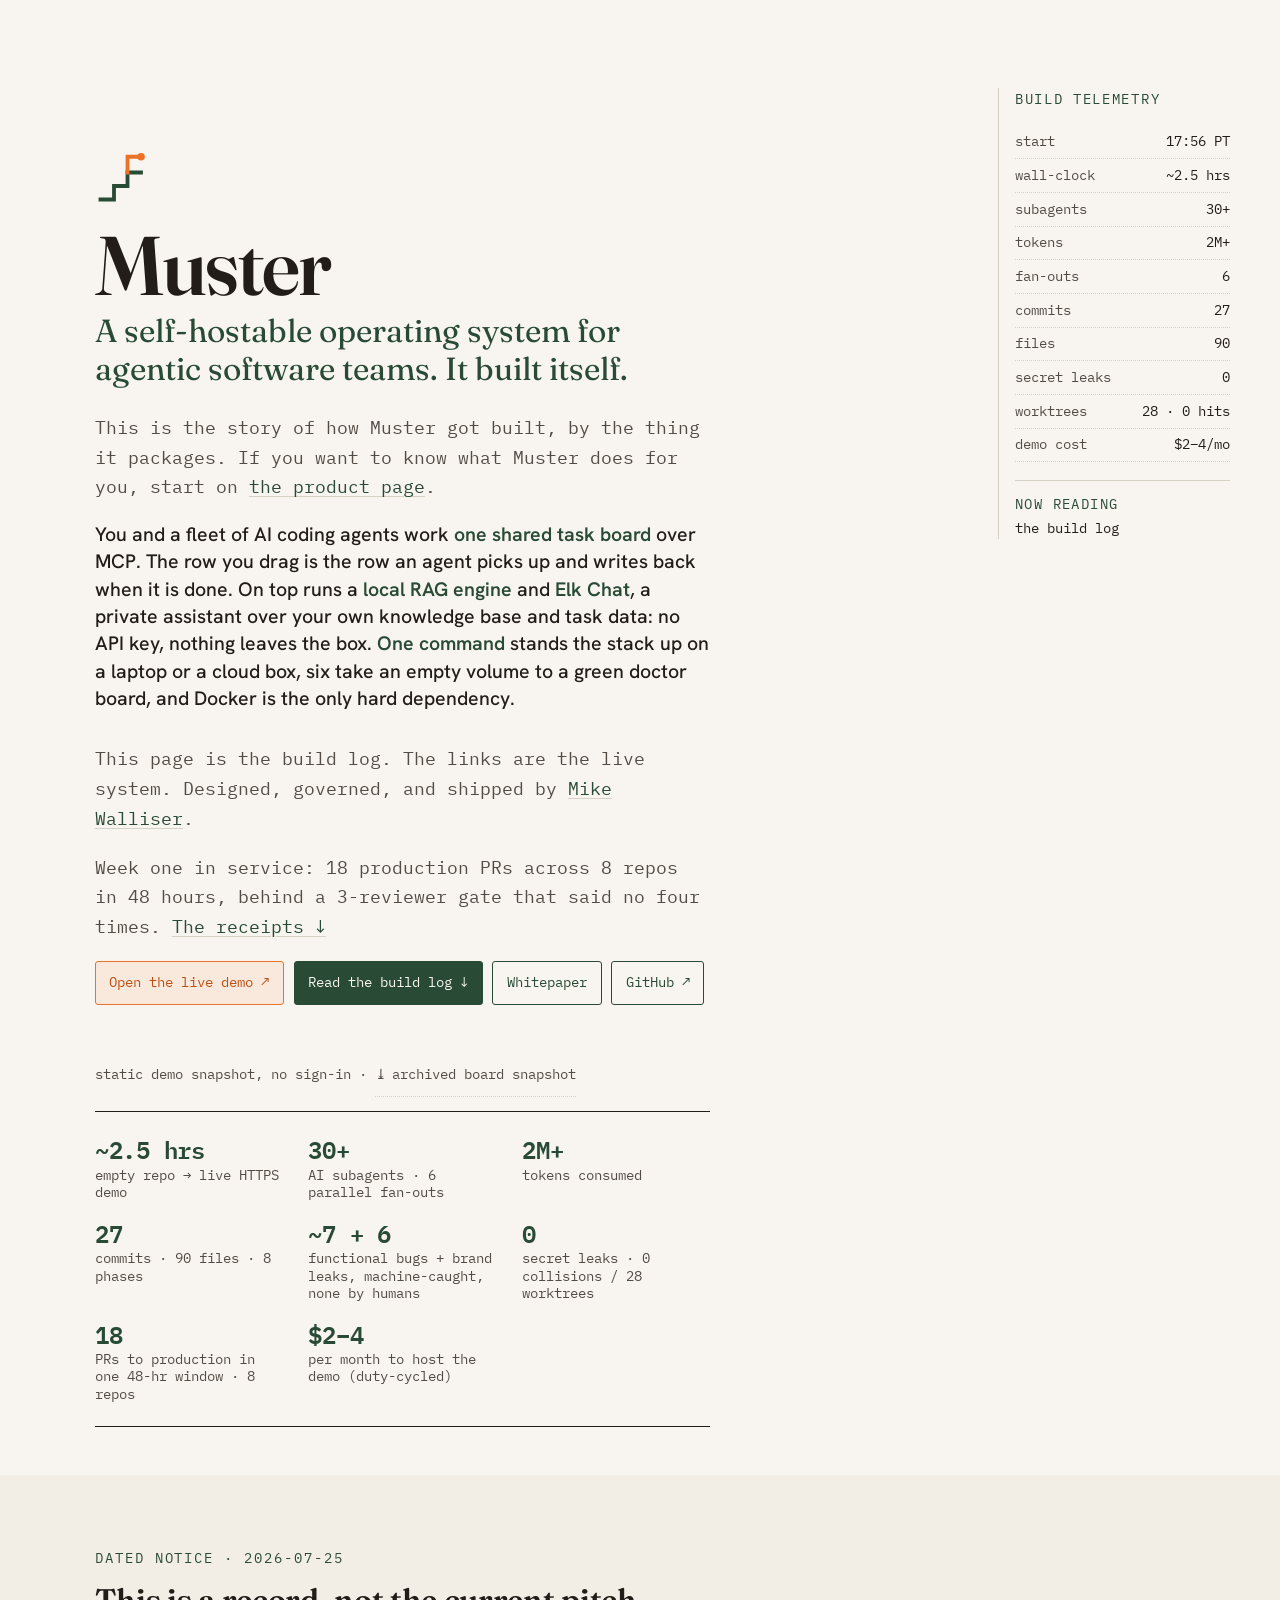
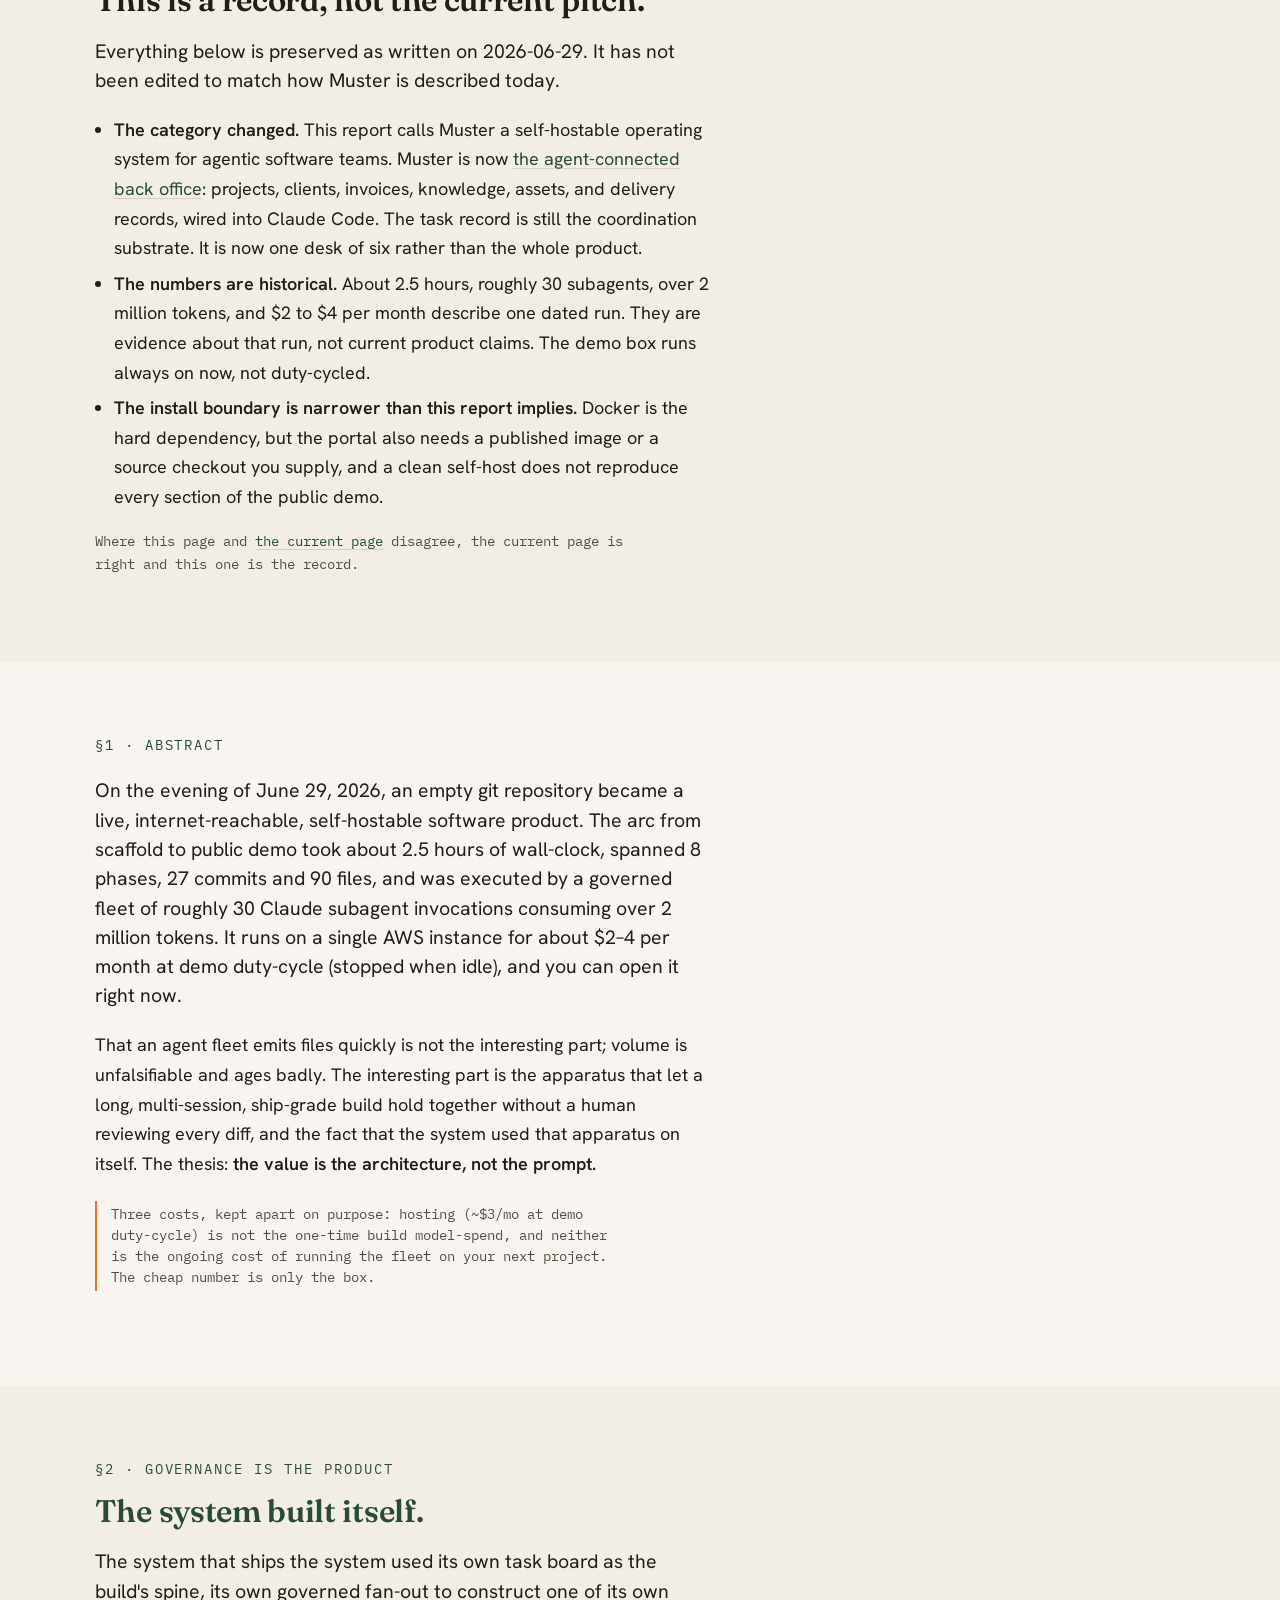
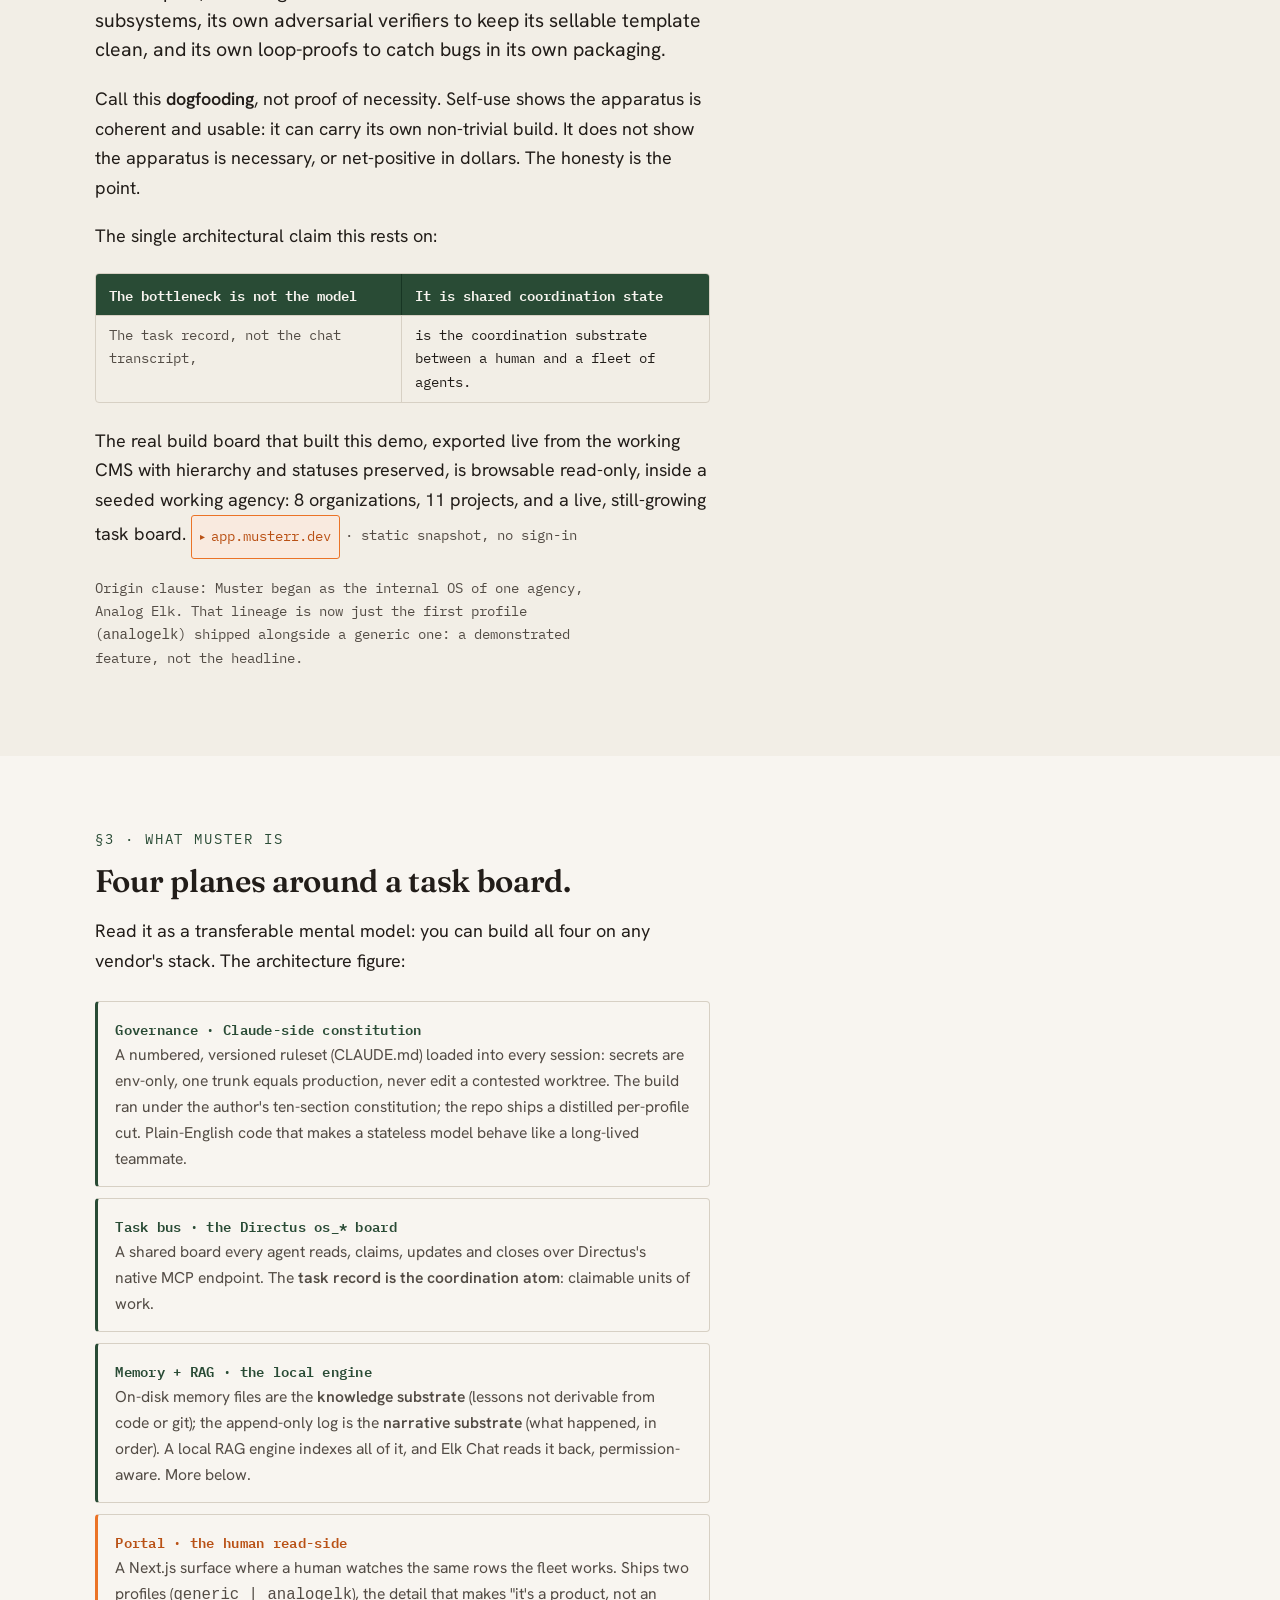
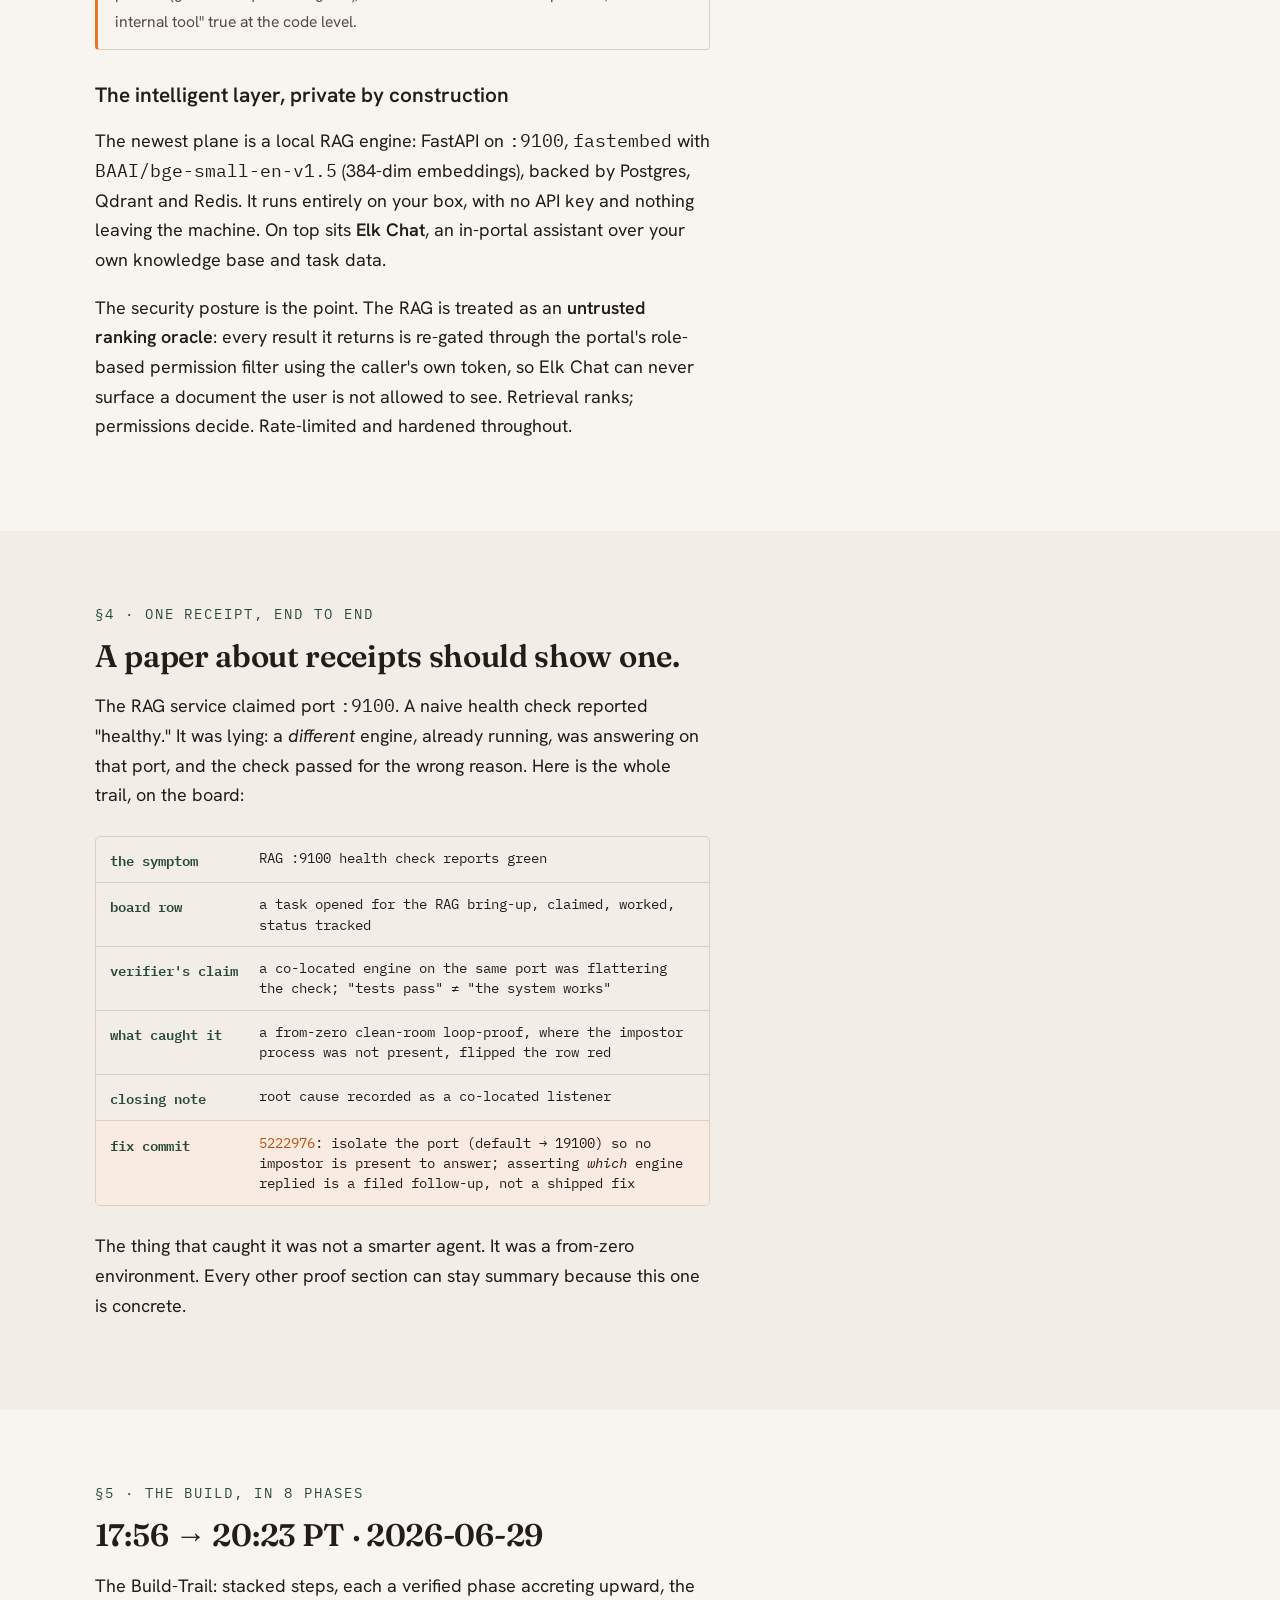
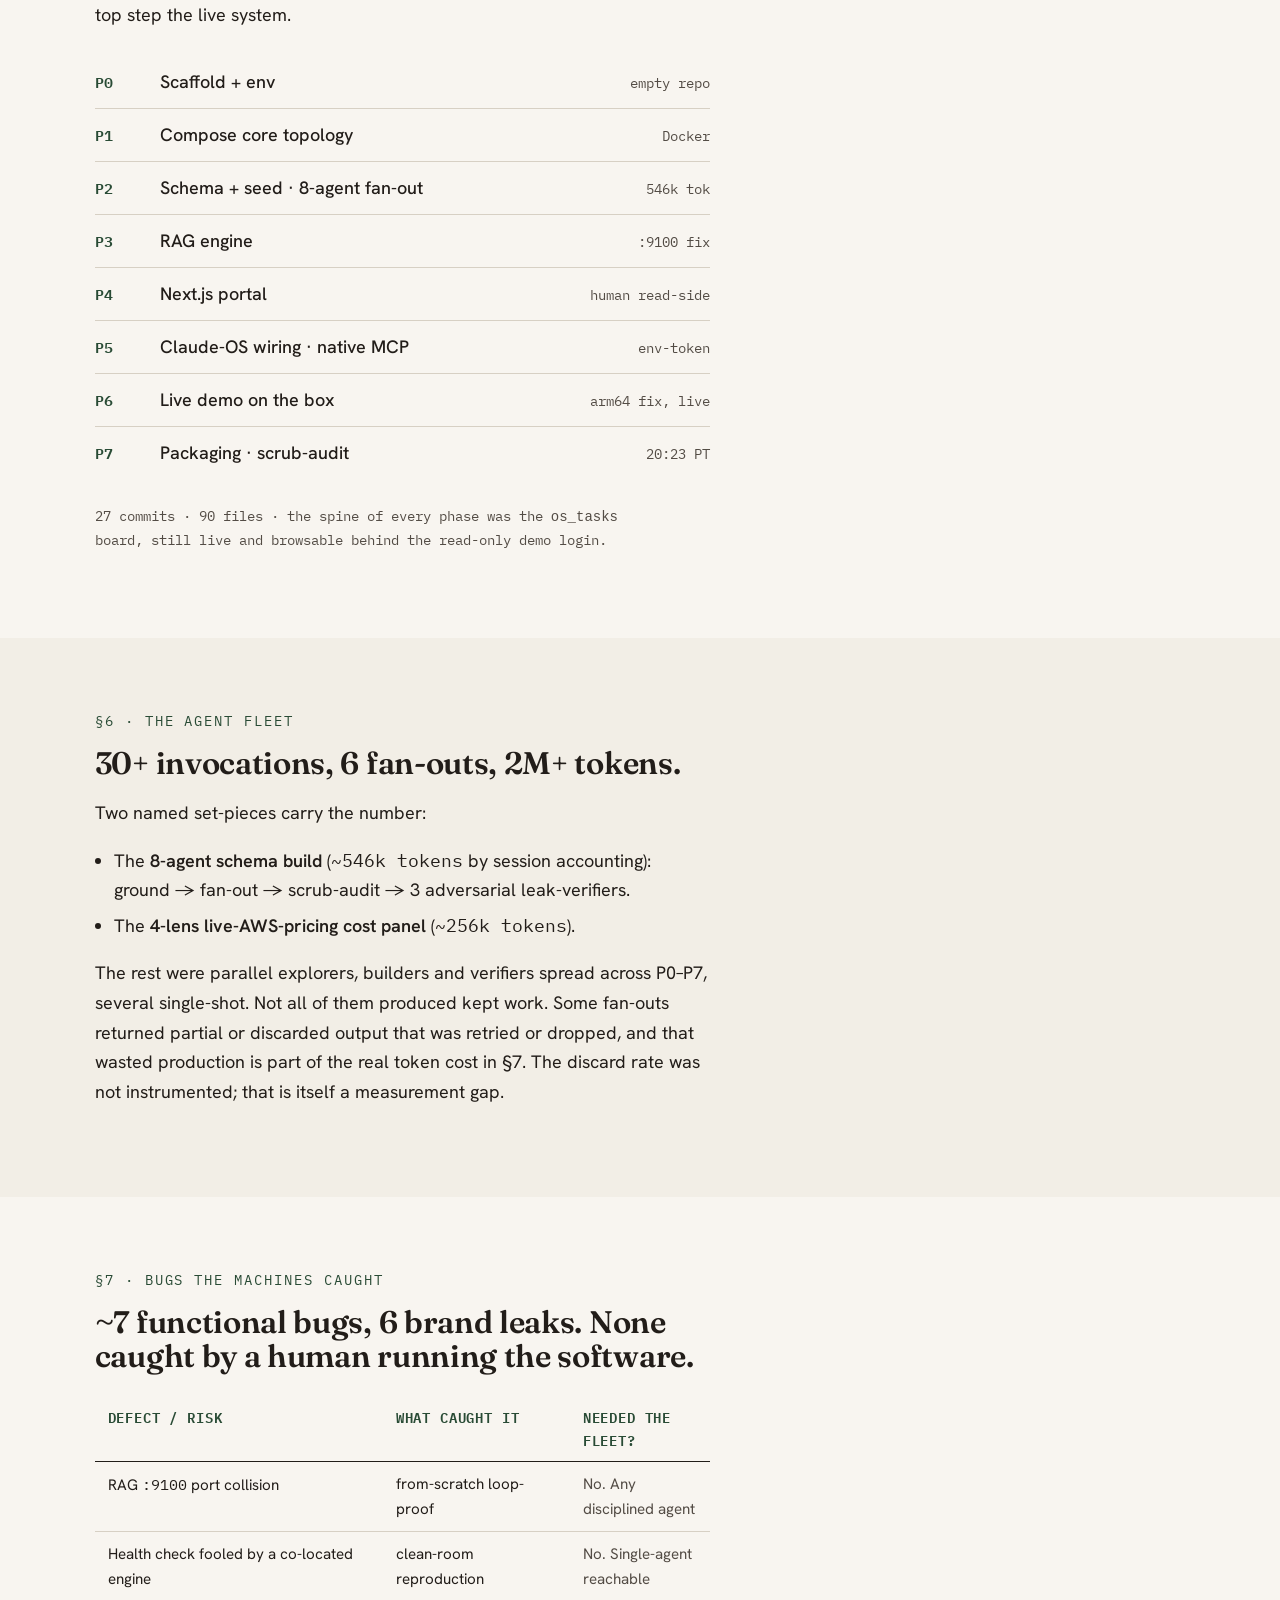
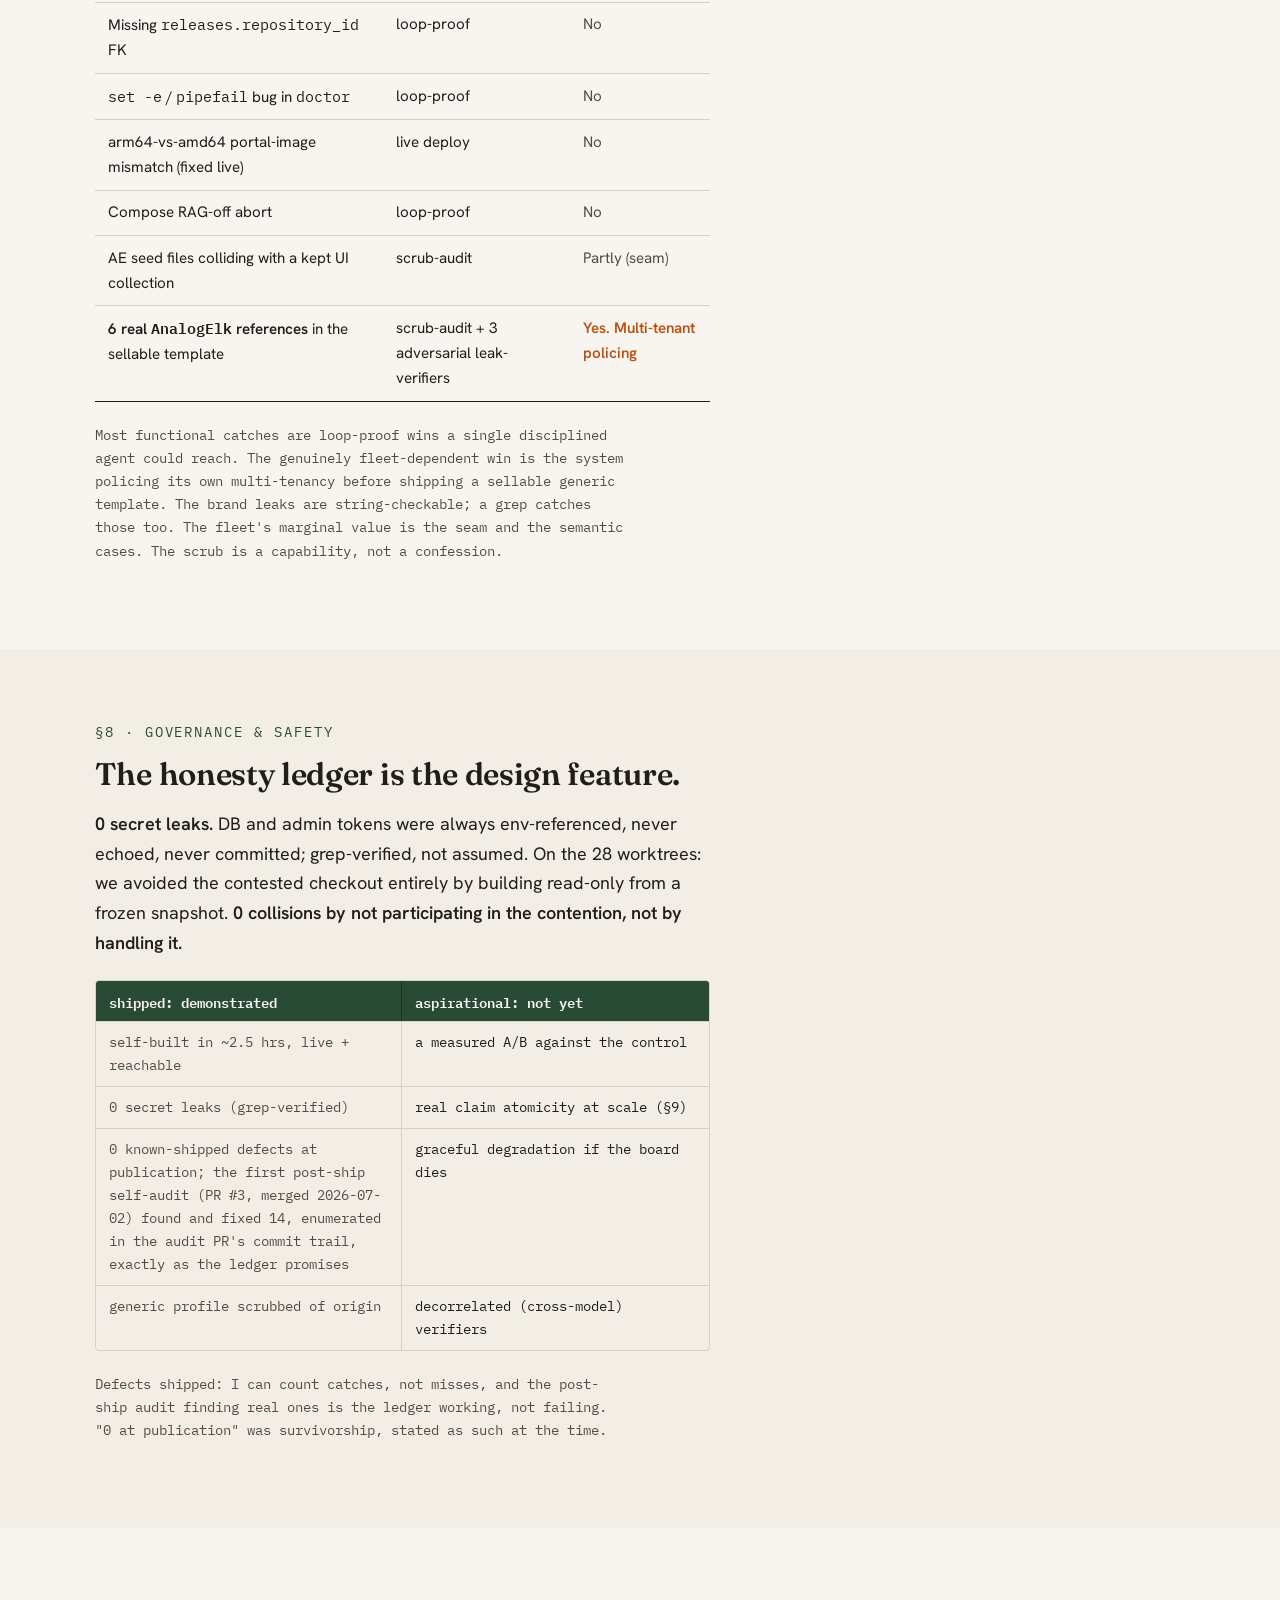
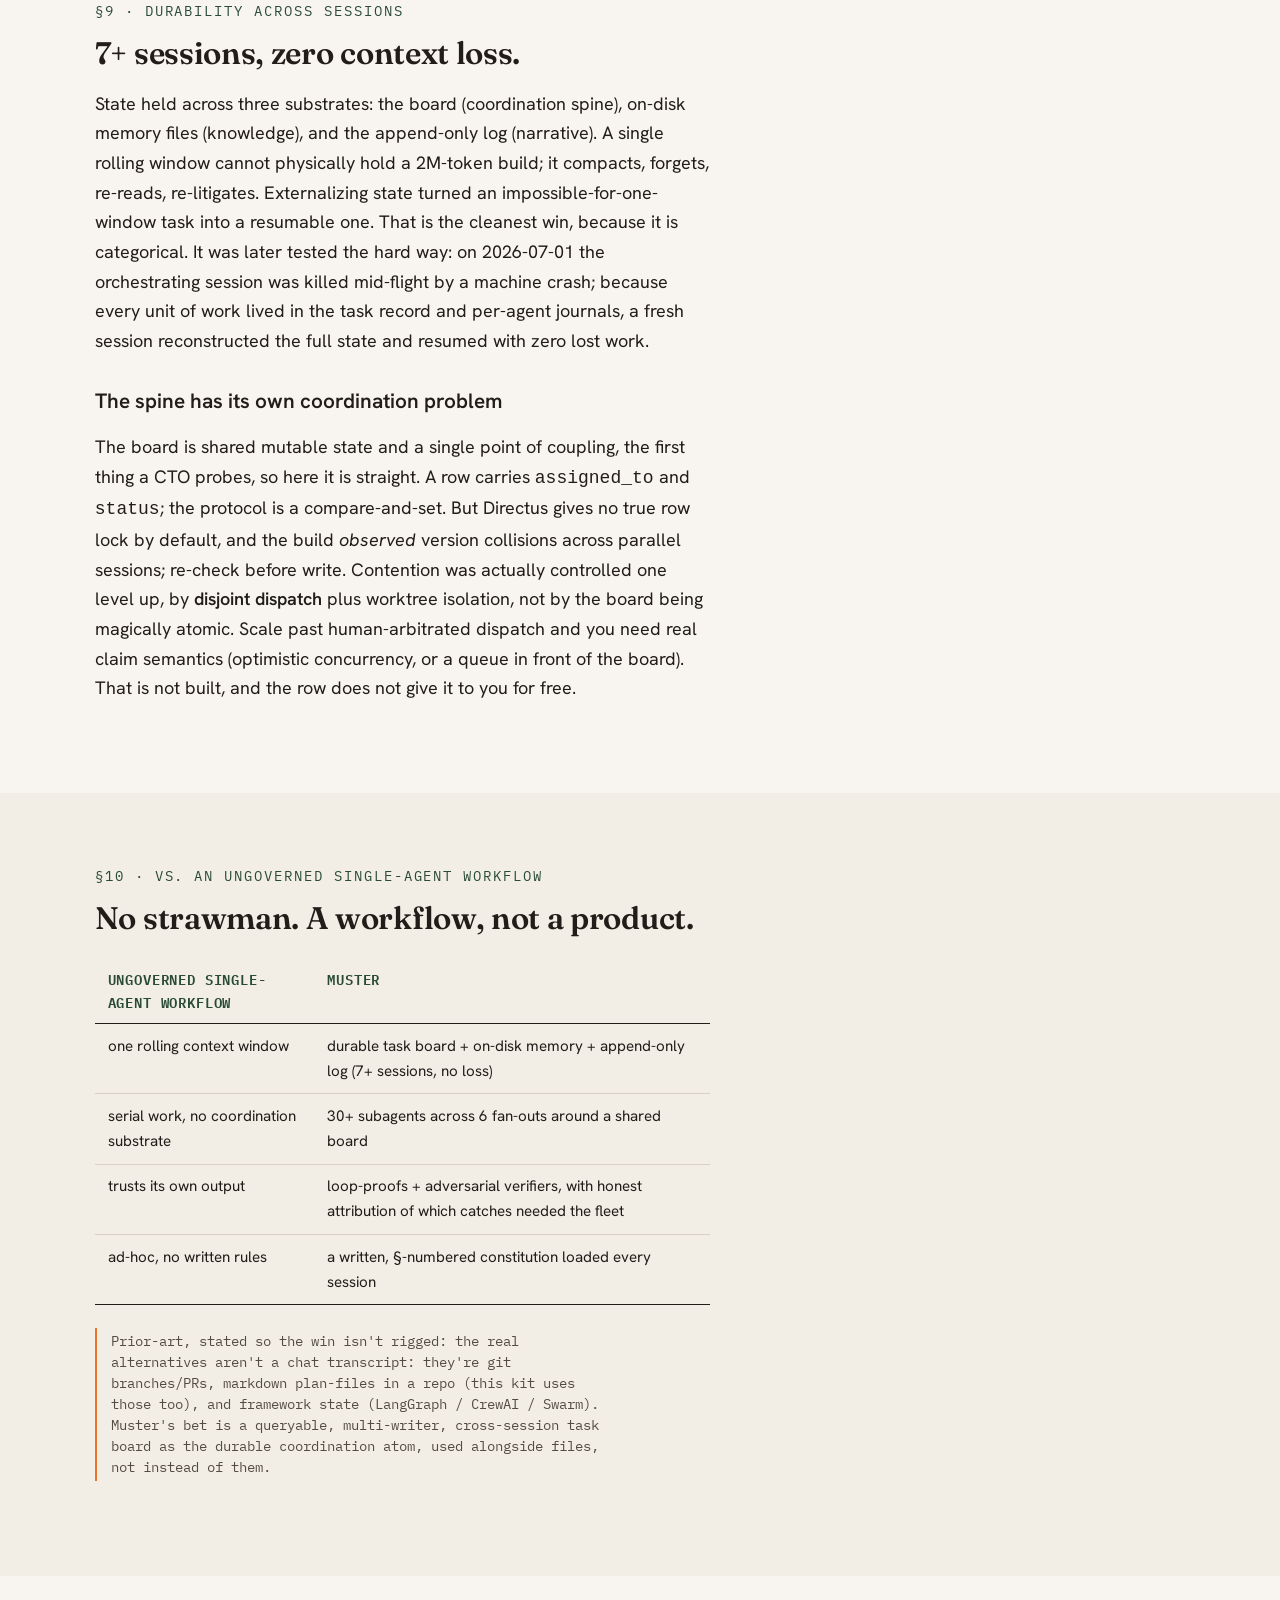
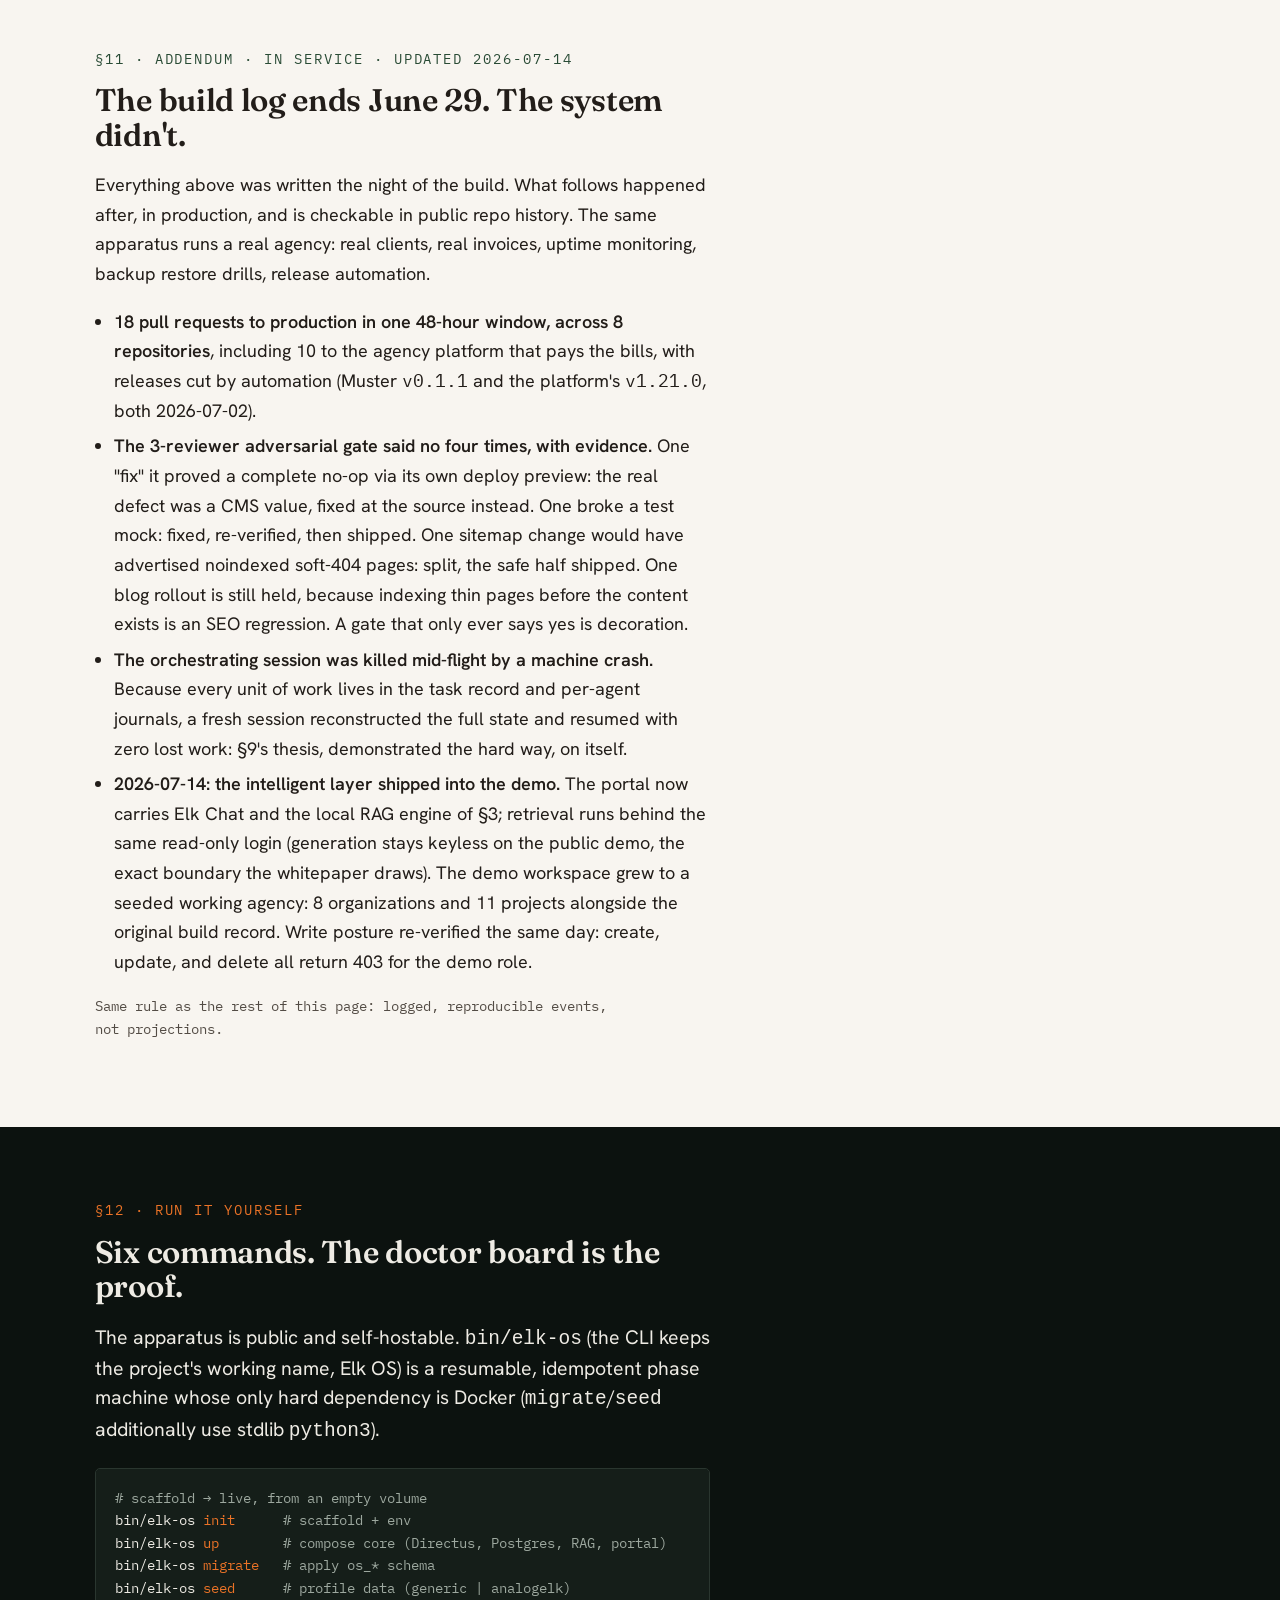
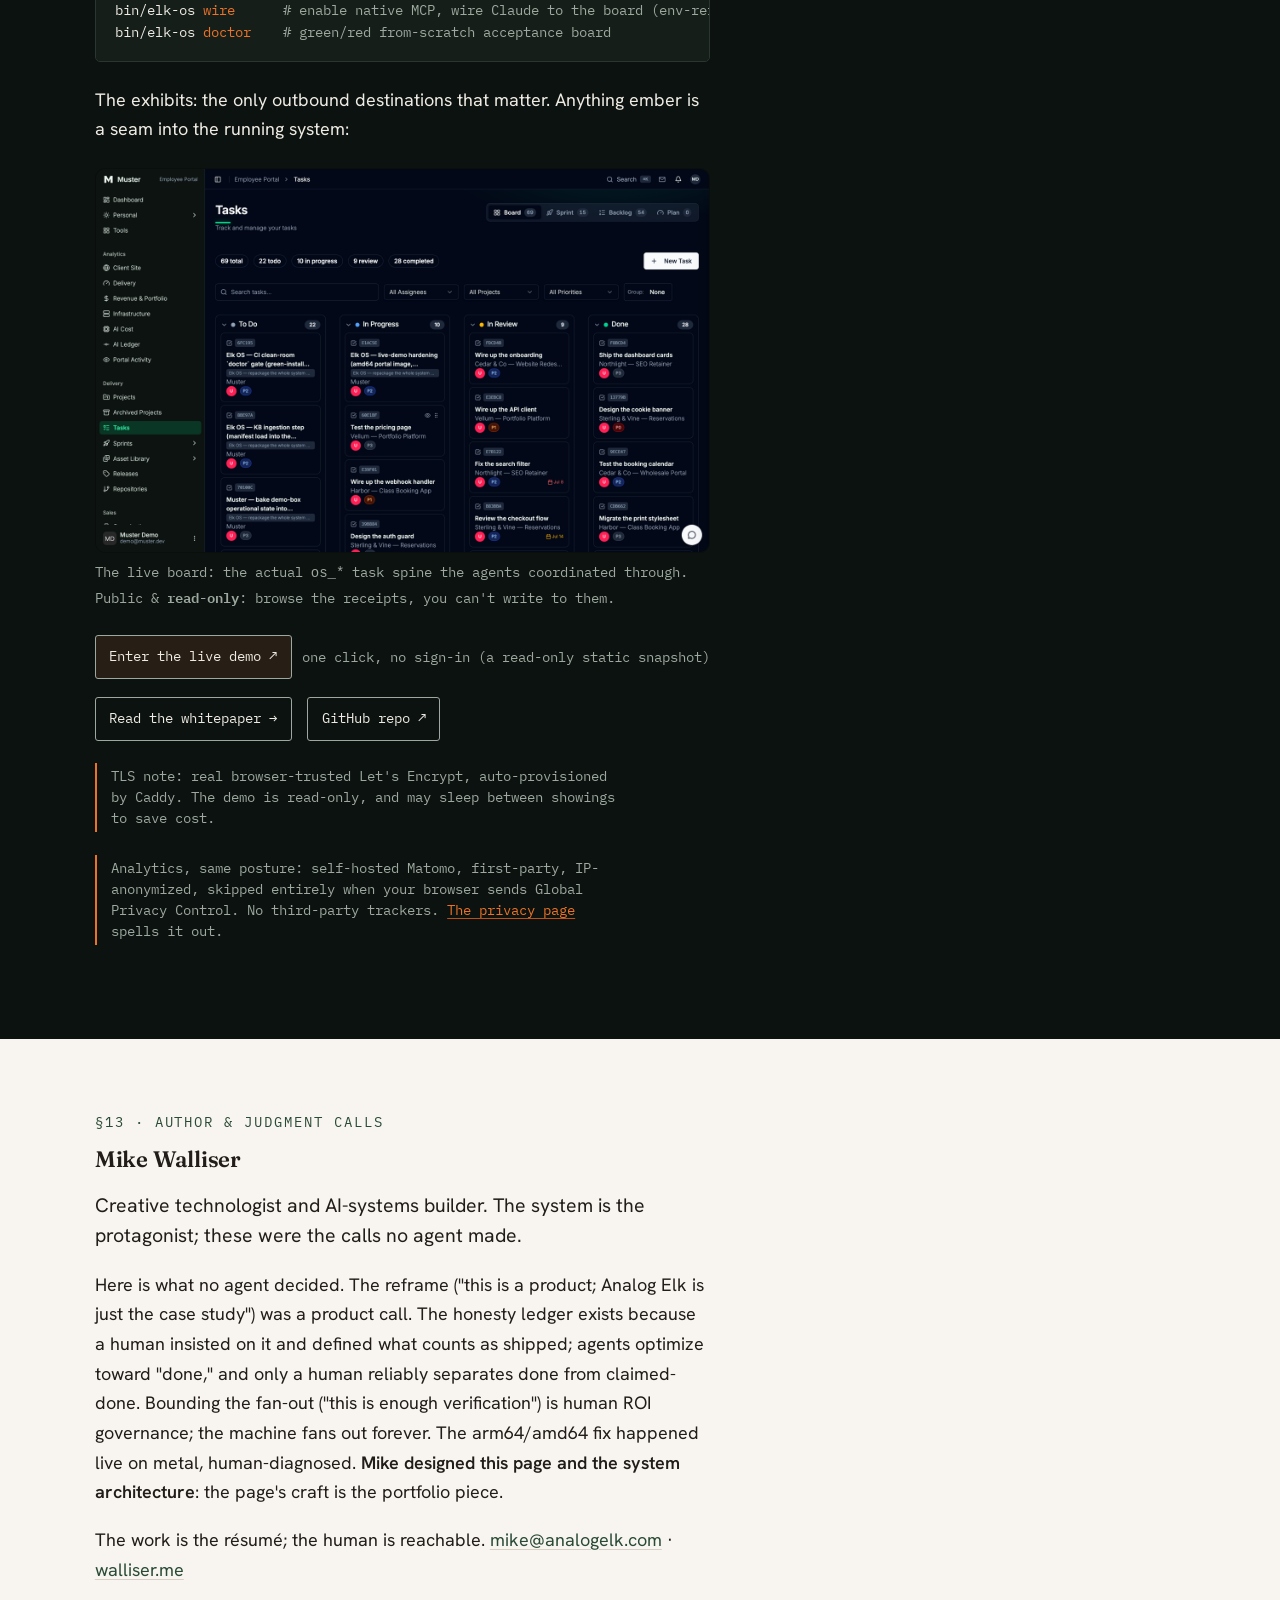
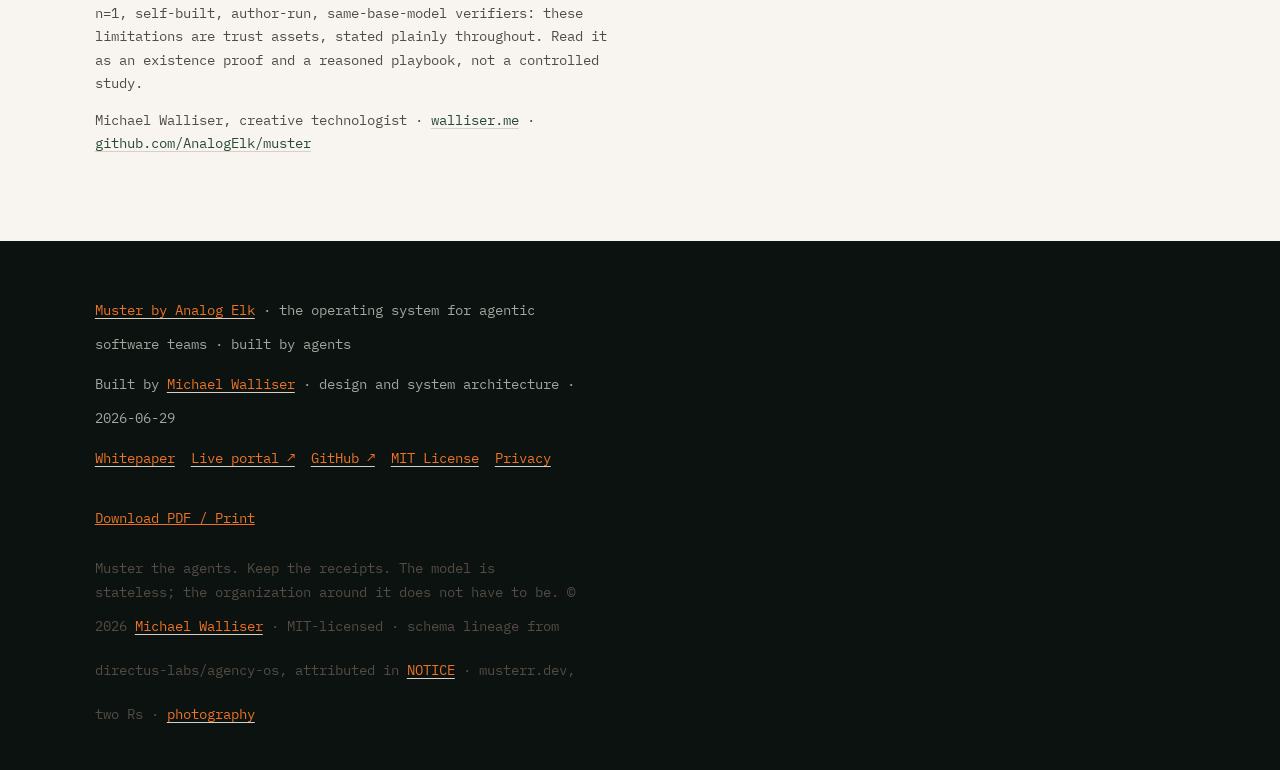
==== commit bd840826: "fix(site): drop the retired demo login from about and paper The demo is a static export with no sign" ====
--- a/site/about.html
+++ b/site/about.html
@@ -160,7 +160,7 @@
   </nav>
   <span class="topbar__spacer"></span>
   <div class="topbar__cta">
-    <a class="btn btn--live btn--sm" href="https://app.musterr.dev" target="_blank" rel="noopener" title="demo login: demo@muster.dev / muster-demo (read-only)">Live portal ↗</a>
+    <a class="btn btn--live btn--sm" href="https://app.musterr.dev" target="_blank" rel="noopener" title="static demo snapshot, no sign-in">Live portal ↗</a>
     <a class="btn btn--sm topbar__secondary" href="/paper.html">Whitepaper</a>
   </div>
 </header>
@@ -212,7 +212,7 @@
       <a class="btn" href="/paper.html">Whitepaper</a>
       <a class="btn" href="https://github.com/AnalogElk/muster" target="_blank" rel="noopener">GitHub ↗</a>
     </div>
-    <p class="fineprint mono" style="margin-top:.6rem">read-only demo login: <code>demo@muster.dev</code> / <code>muster-demo</code> · <a class="snapchip" href="assets/muster-board.png" target="_blank" rel="noopener">archived board snapshot</a></p>
+    <p class="fineprint mono" style="margin-top:.6rem">static demo snapshot, no sign-in · <a class="snapchip" href="assets/muster-board.png" target="_blank" rel="noopener">archived board snapshot</a></p>
 
     <!-- metric strip: ground-truth numbers, plain mono, renders CSS-off -->
     <div class="metricstrip" id="metricstrip" aria-label="Build metrics">
@@ -270,7 +270,7 @@
     </div>
     <p>The real build board that built this demo, exported live from the working CMS with hierarchy and statuses preserved, is browsable read-only, inside a seeded working agency: 8 organizations, 11 projects, and a live, still-growing task board.
       <a class="livechip" href="https://app.musterr.dev" target="_blank" rel="noopener">app.musterr.dev</a>
-      <span class="fineprint mono">· demo login <code>demo@muster.dev</code> / <code>muster-demo</code></span></p>
+      <span class="fineprint mono">· static snapshot, no sign-in</span></p>
     <p class="fineprint">Origin clause: Muster began as the internal OS of one agency, Analog&nbsp;Elk. That lineage is now just the first profile (<code>analogelk</code>) shipped alongside a generic one: a demonstrated feature, not the headline.</p>
   </div>
 </section>
@@ -457,7 +457,7 @@
 
     <p class="try-demo">
       <a class="btn btn--live" href="https://app.musterr.dev" target="_blank" rel="noopener">Enter the live demo ↗</a>
-      &nbsp;<span class="fineprint">one click, then sign in with <code>demo@muster.dev</code> / <code>muster-demo</code> (read-only)</span>
+      &nbsp;<span class="fineprint">one click, no sign-in (a read-only static snapshot)</span>
     </p>
 
     <p>
@@ -492,7 +492,7 @@
     <div>Built by <a href="https://walliser.me" target="_blank" rel="noopener">Michael Walliser</a> · design and system architecture · 2026-06-29</div>
     <div class="footer__links">
       <a href="/paper.html">Whitepaper</a>
-      <a href="https://app.musterr.dev" target="_blank" rel="noopener" title="demo login: demo@muster.dev / muster-demo (read-only)">Live portal ↗</a>
+      <a href="https://app.musterr.dev" target="_blank" rel="noopener" title="static demo snapshot, no sign-in">Live portal ↗</a>
       <a href="https://github.com/AnalogElk/muster" target="_blank" rel="noopener">GitHub ↗</a>
       <a href="https://github.com/AnalogElk/muster/blob/main/LICENSE" target="_blank" rel="noopener">MIT License</a>
       <a href="privacy.html">Privacy</a>
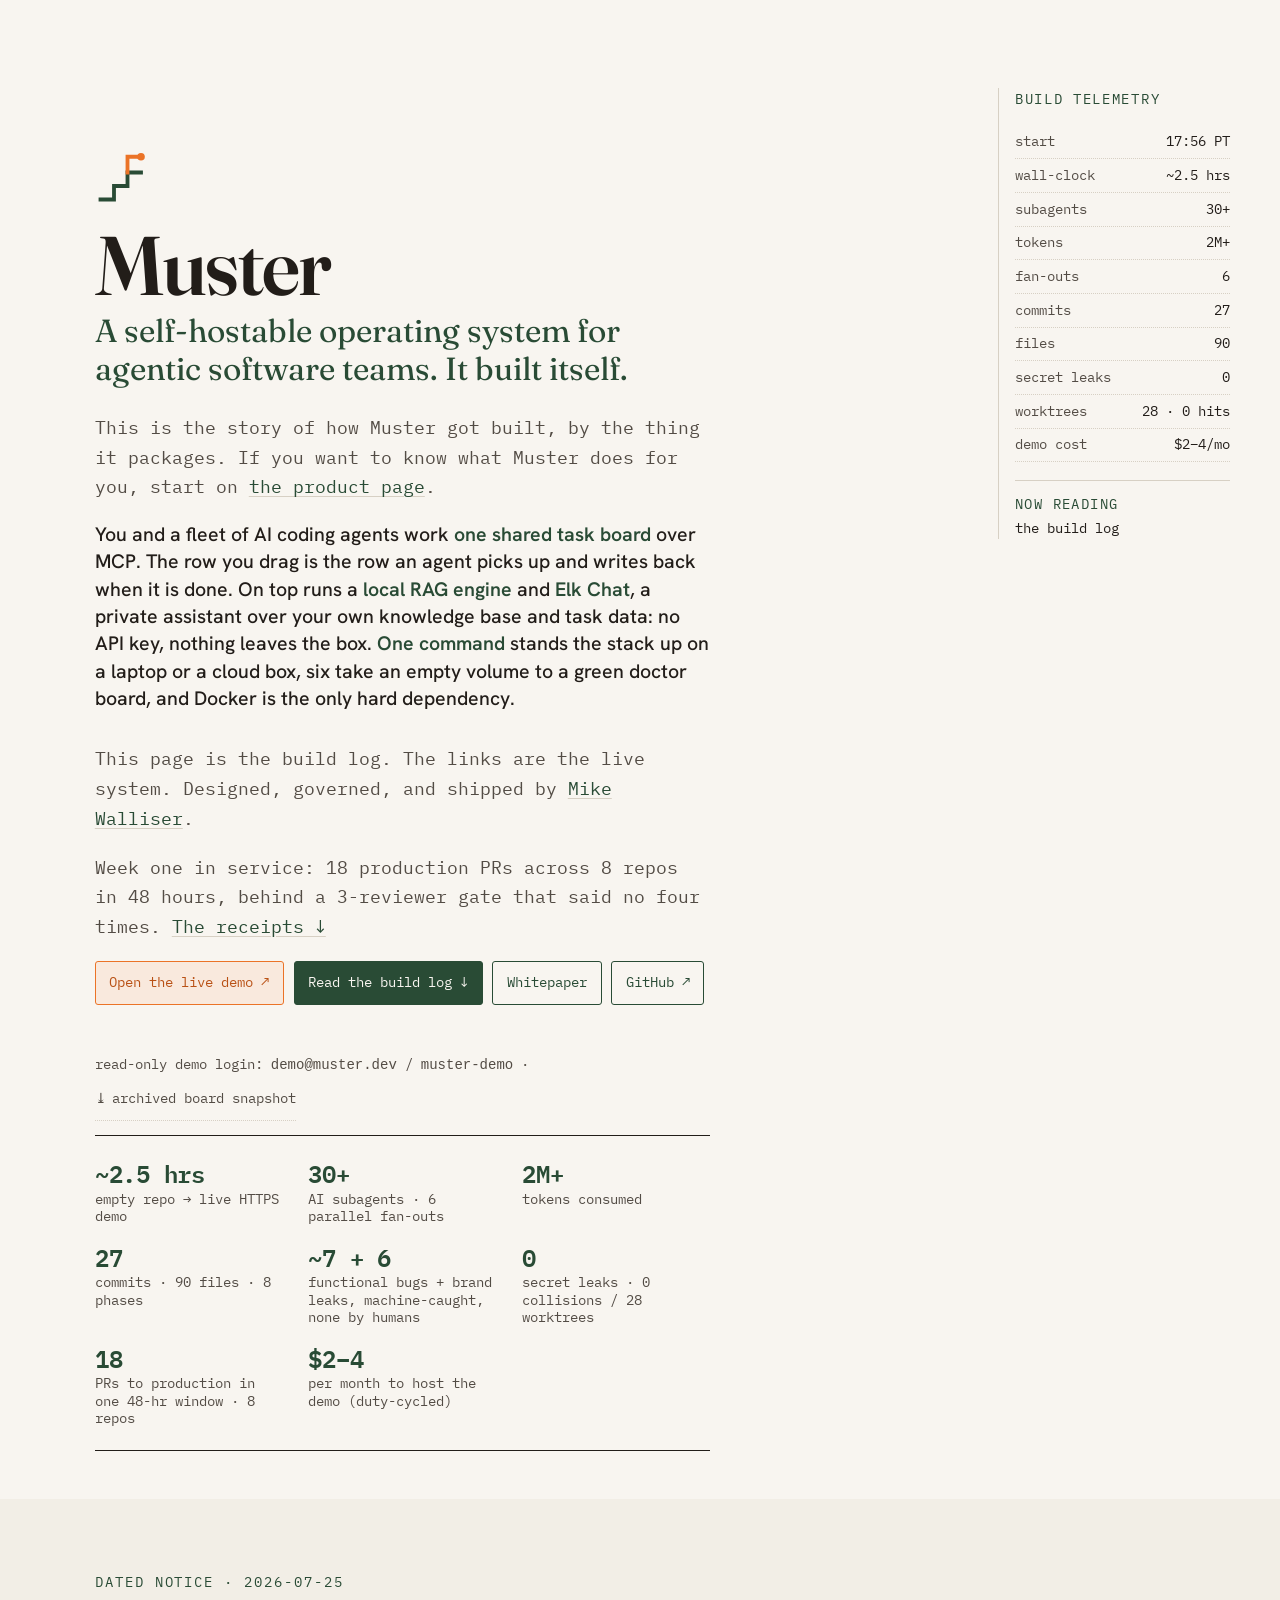
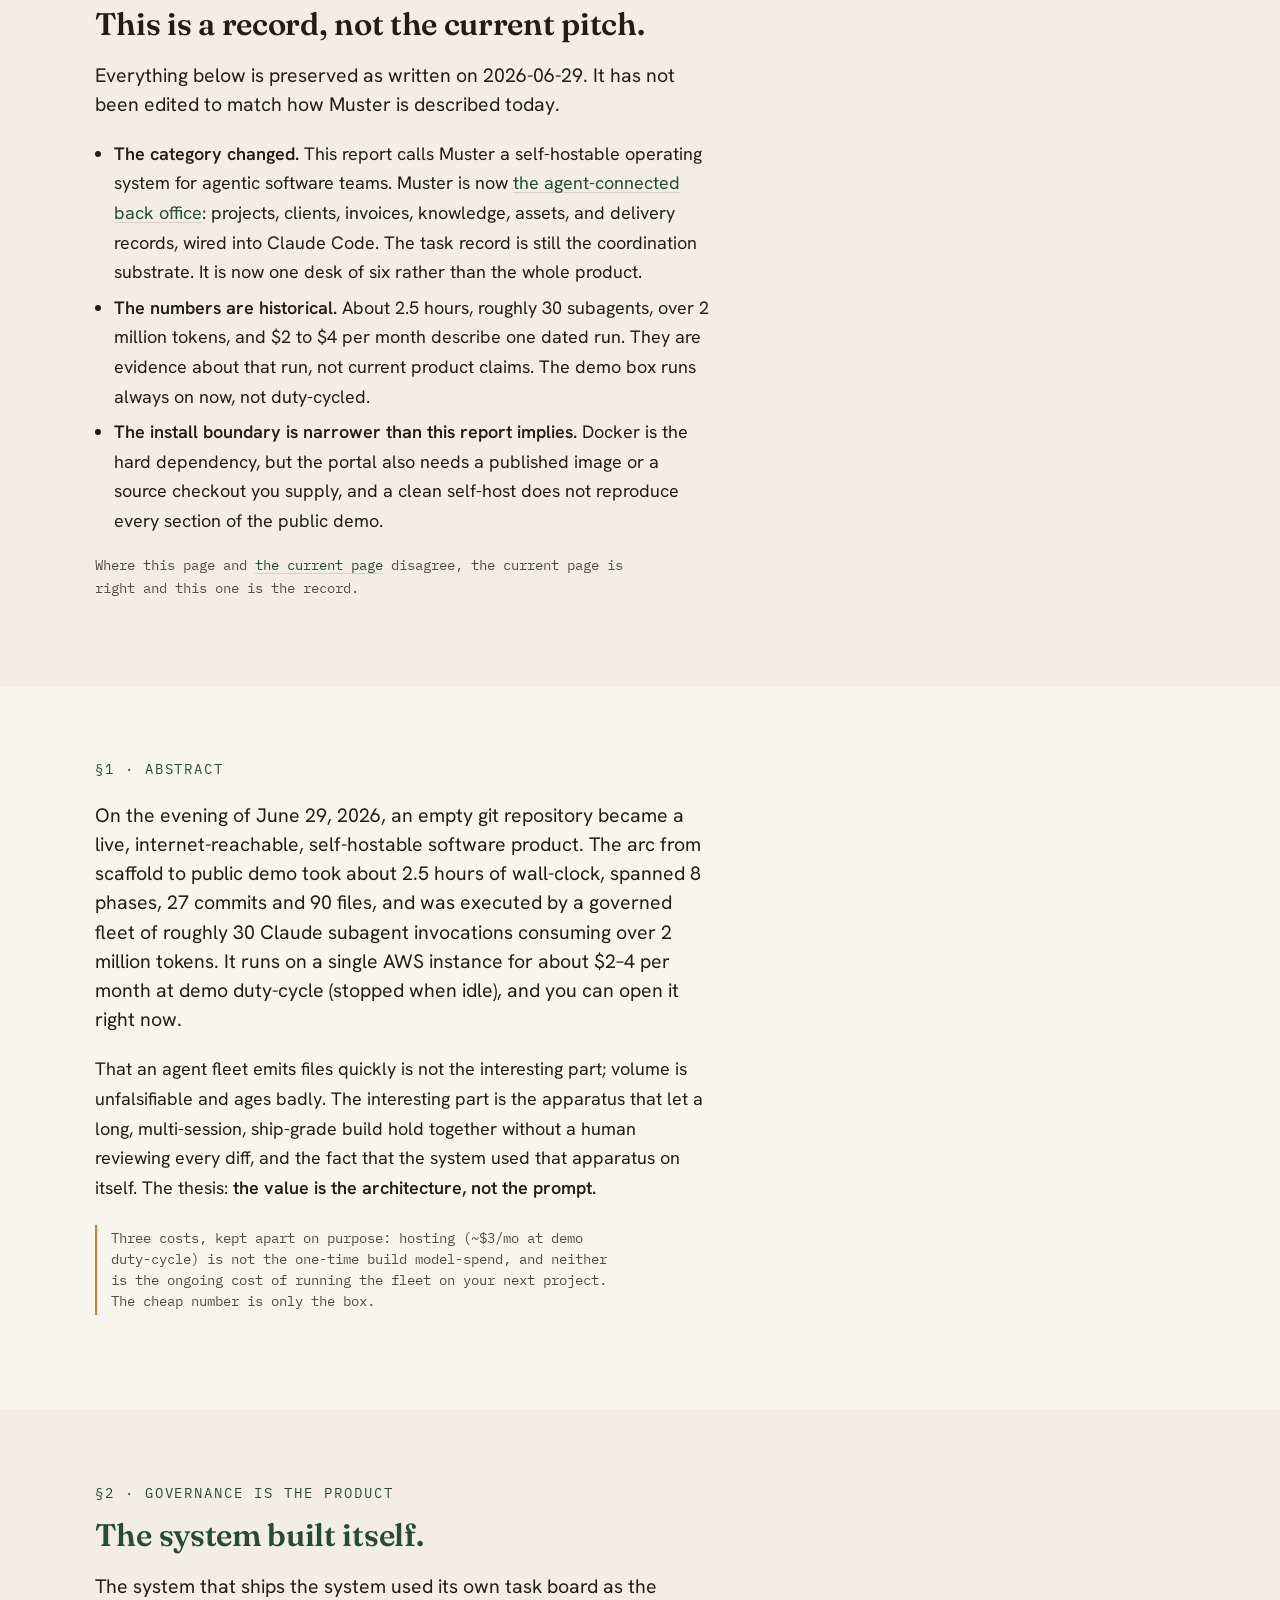
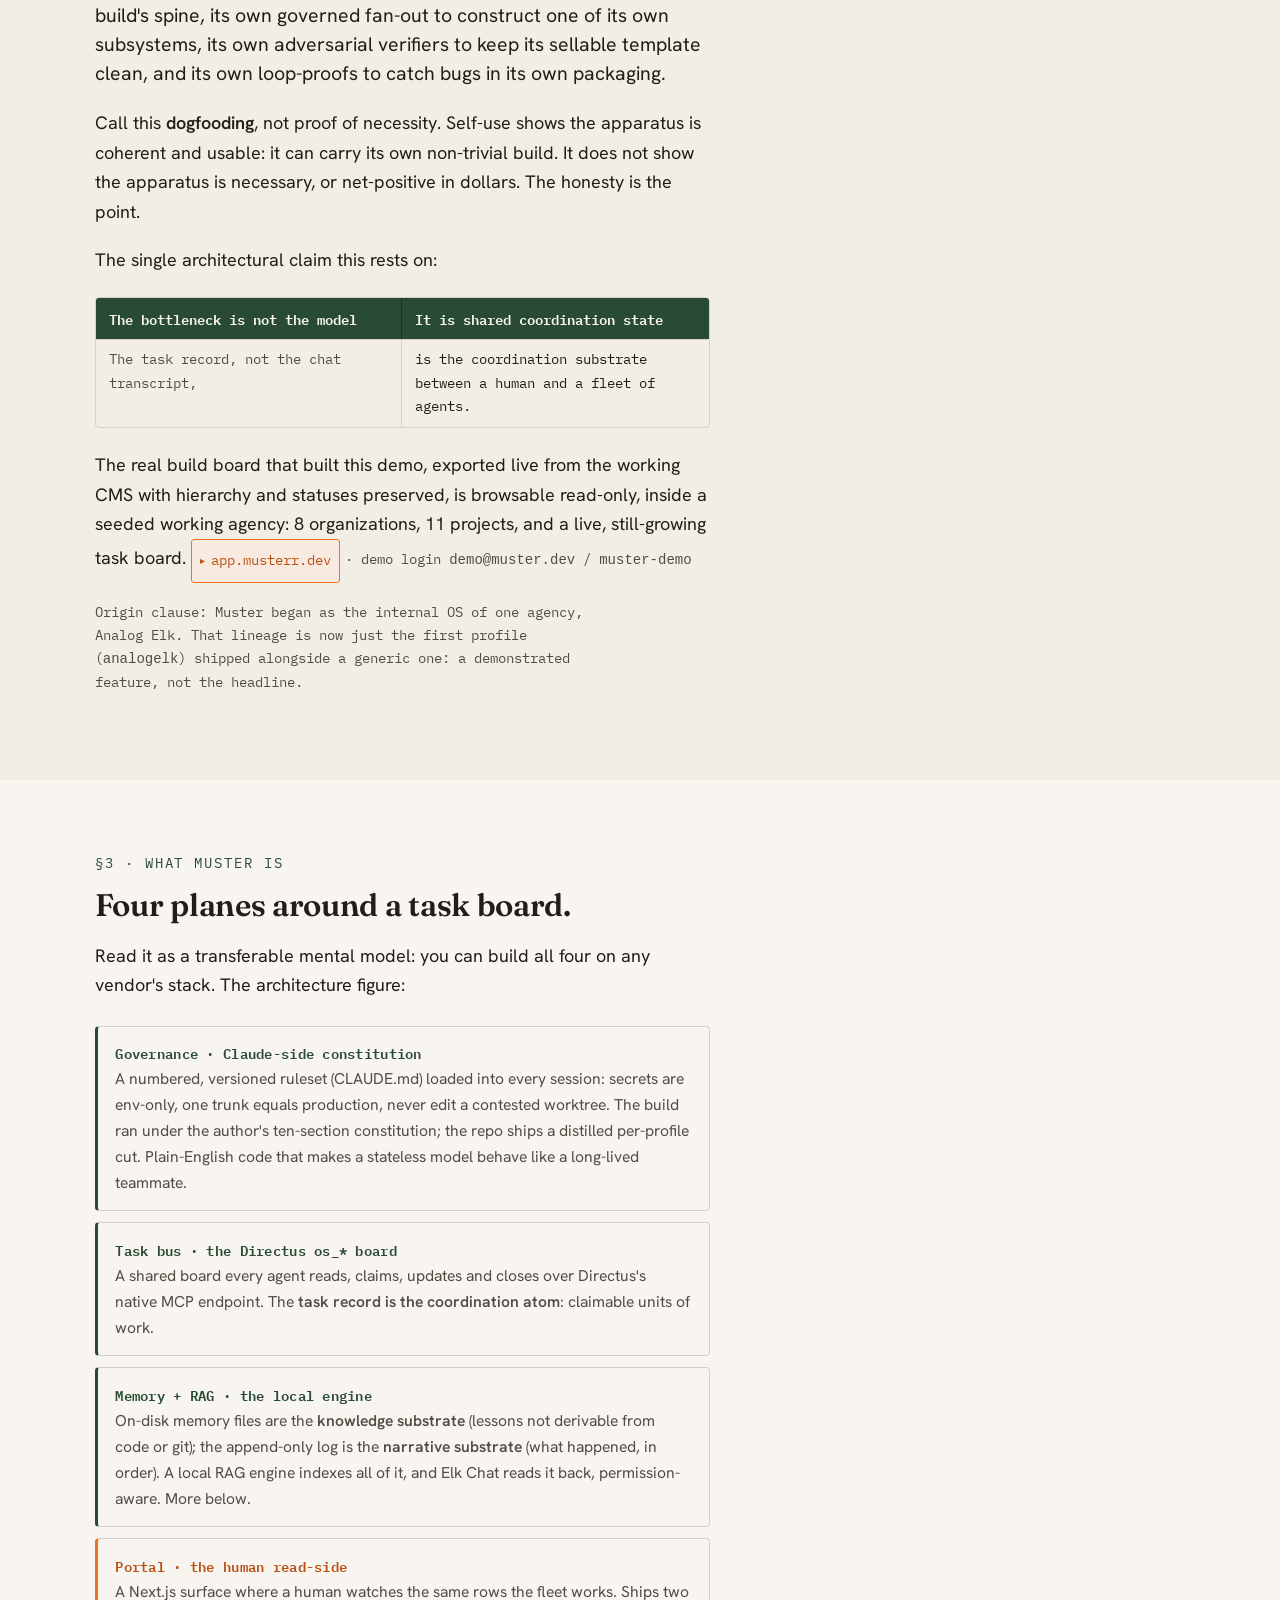
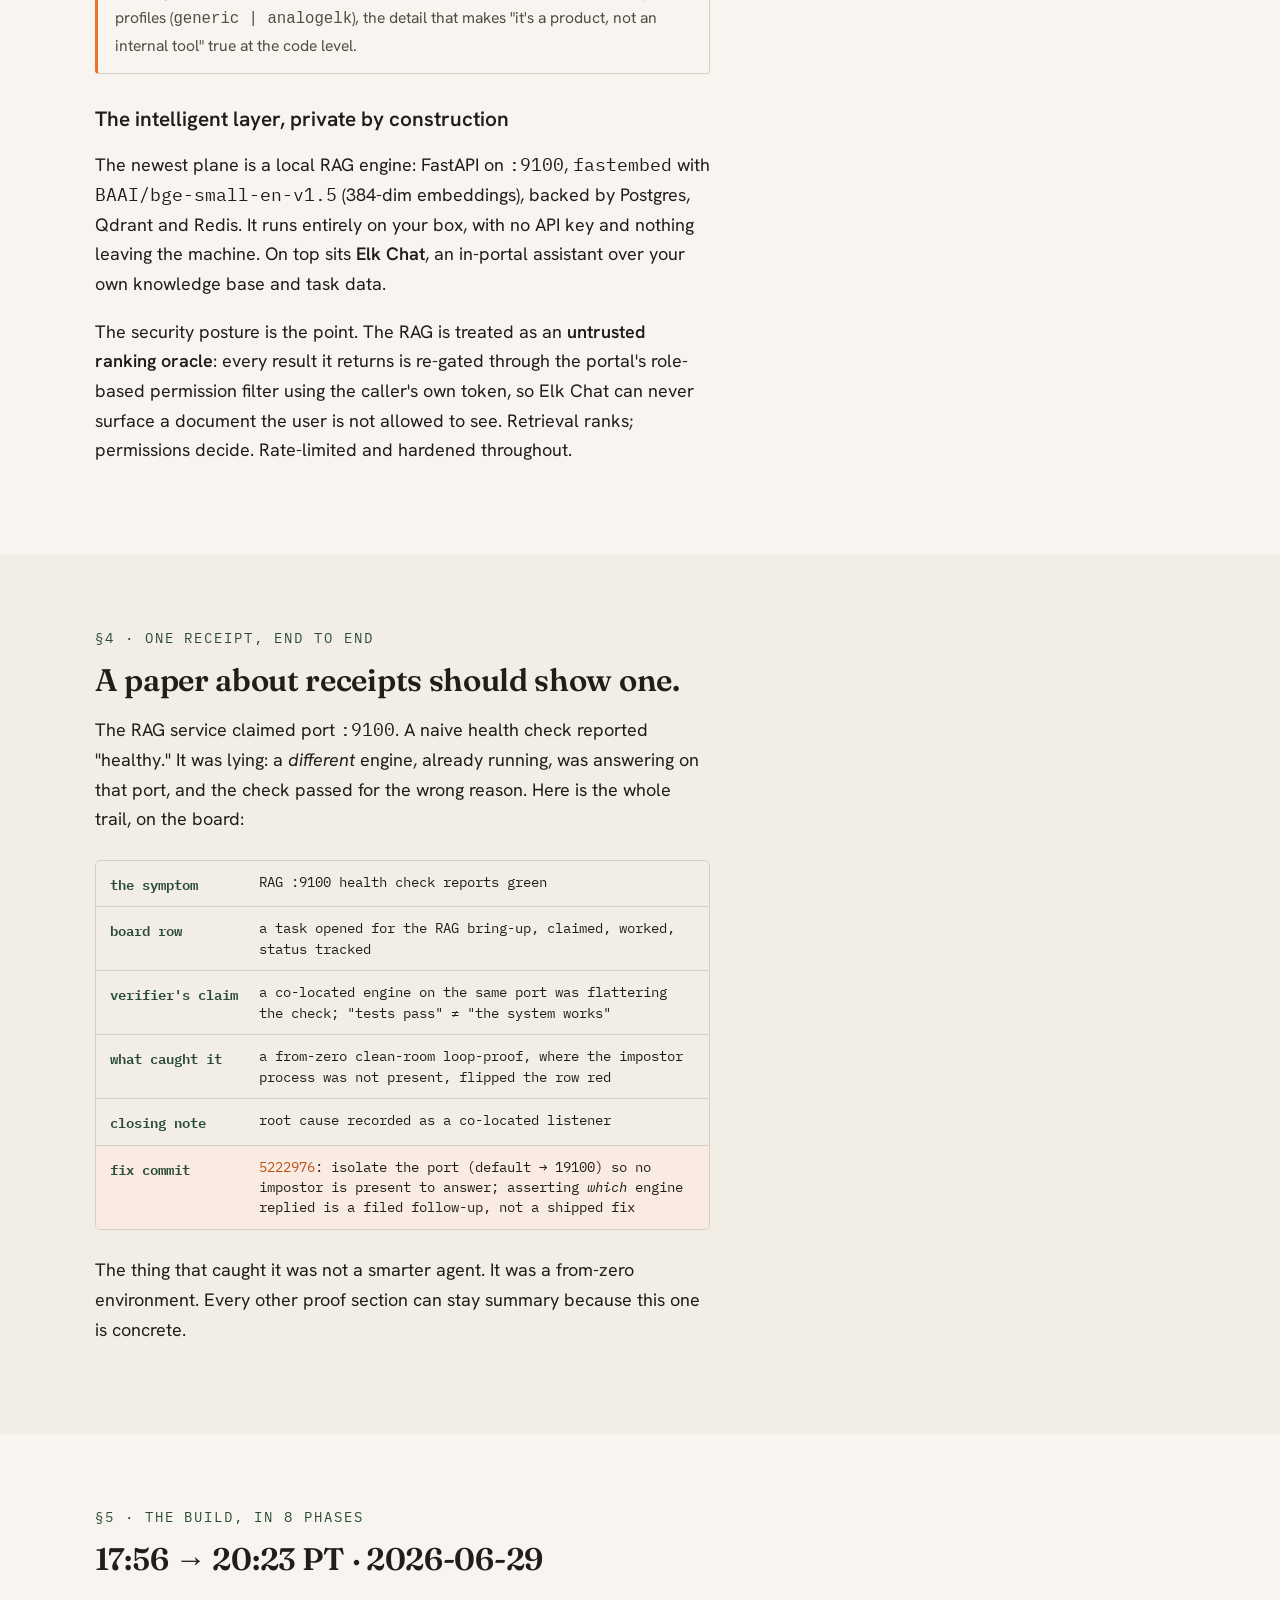
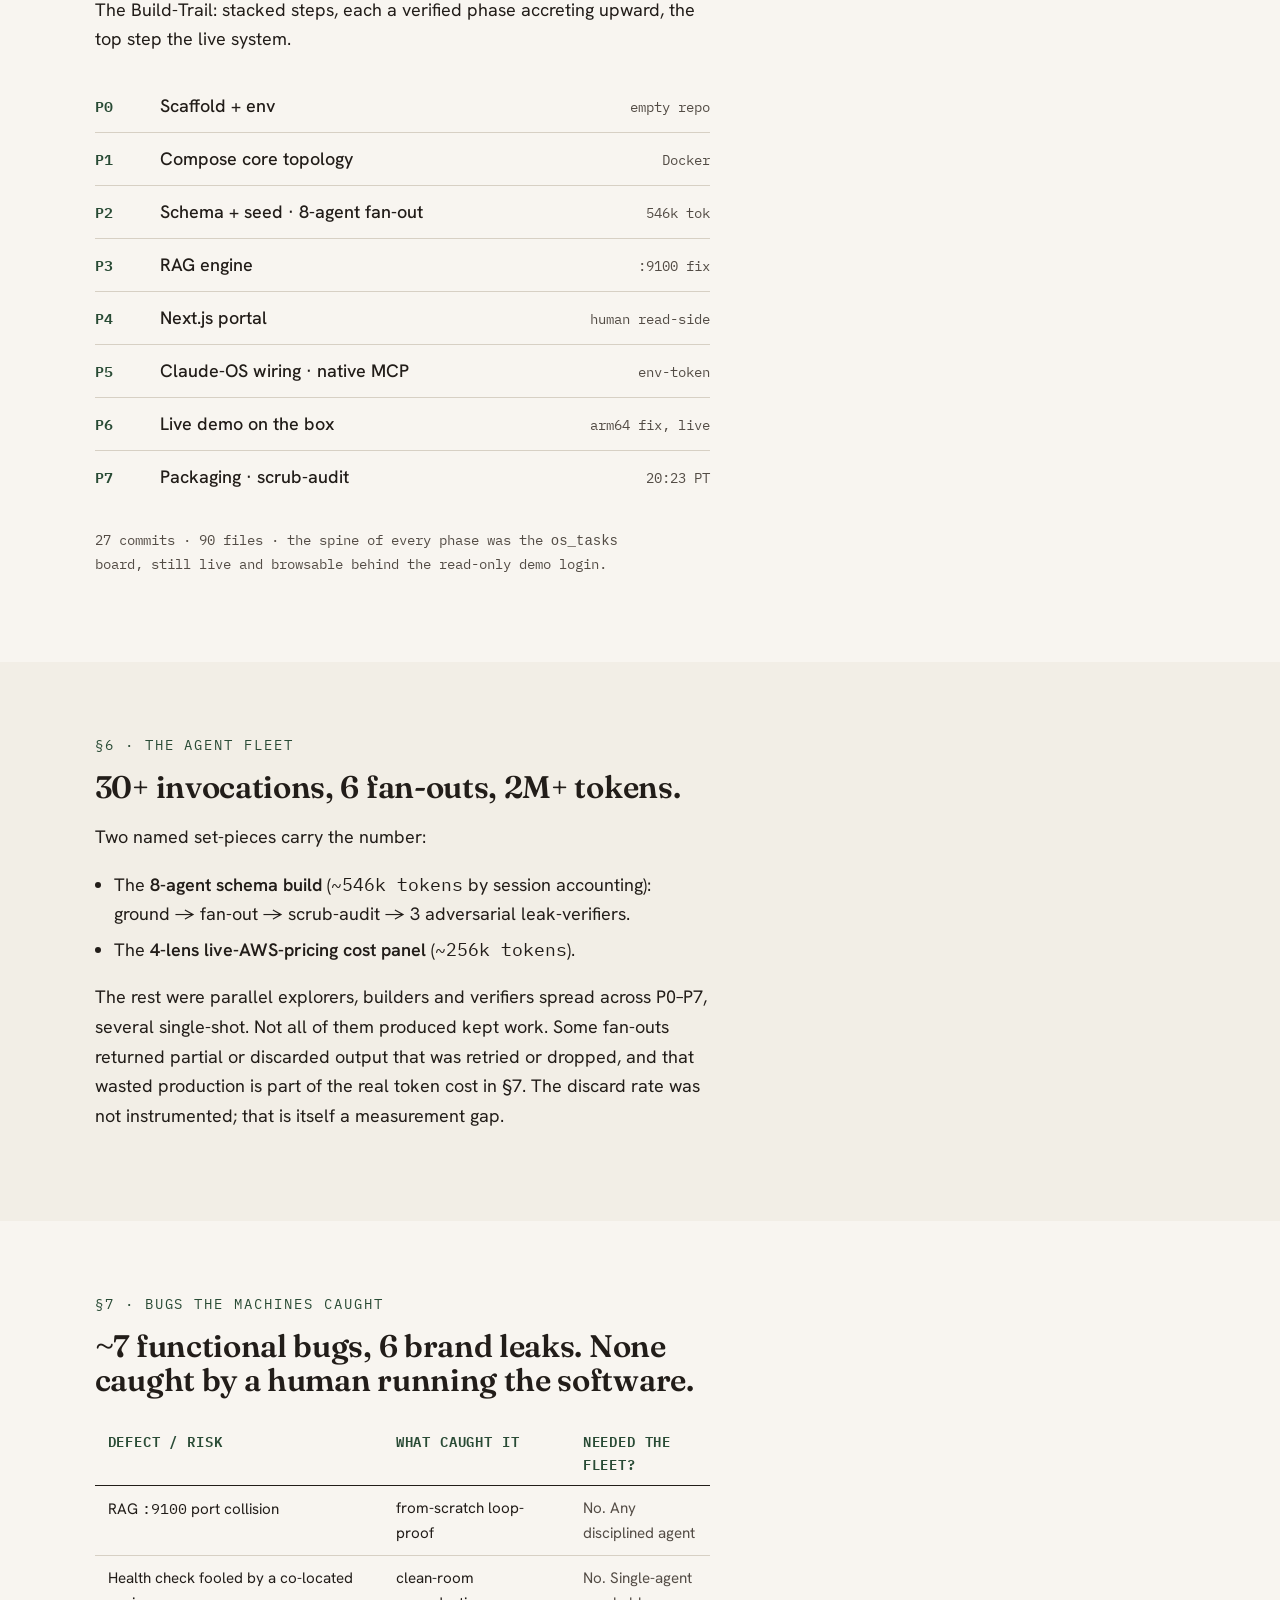
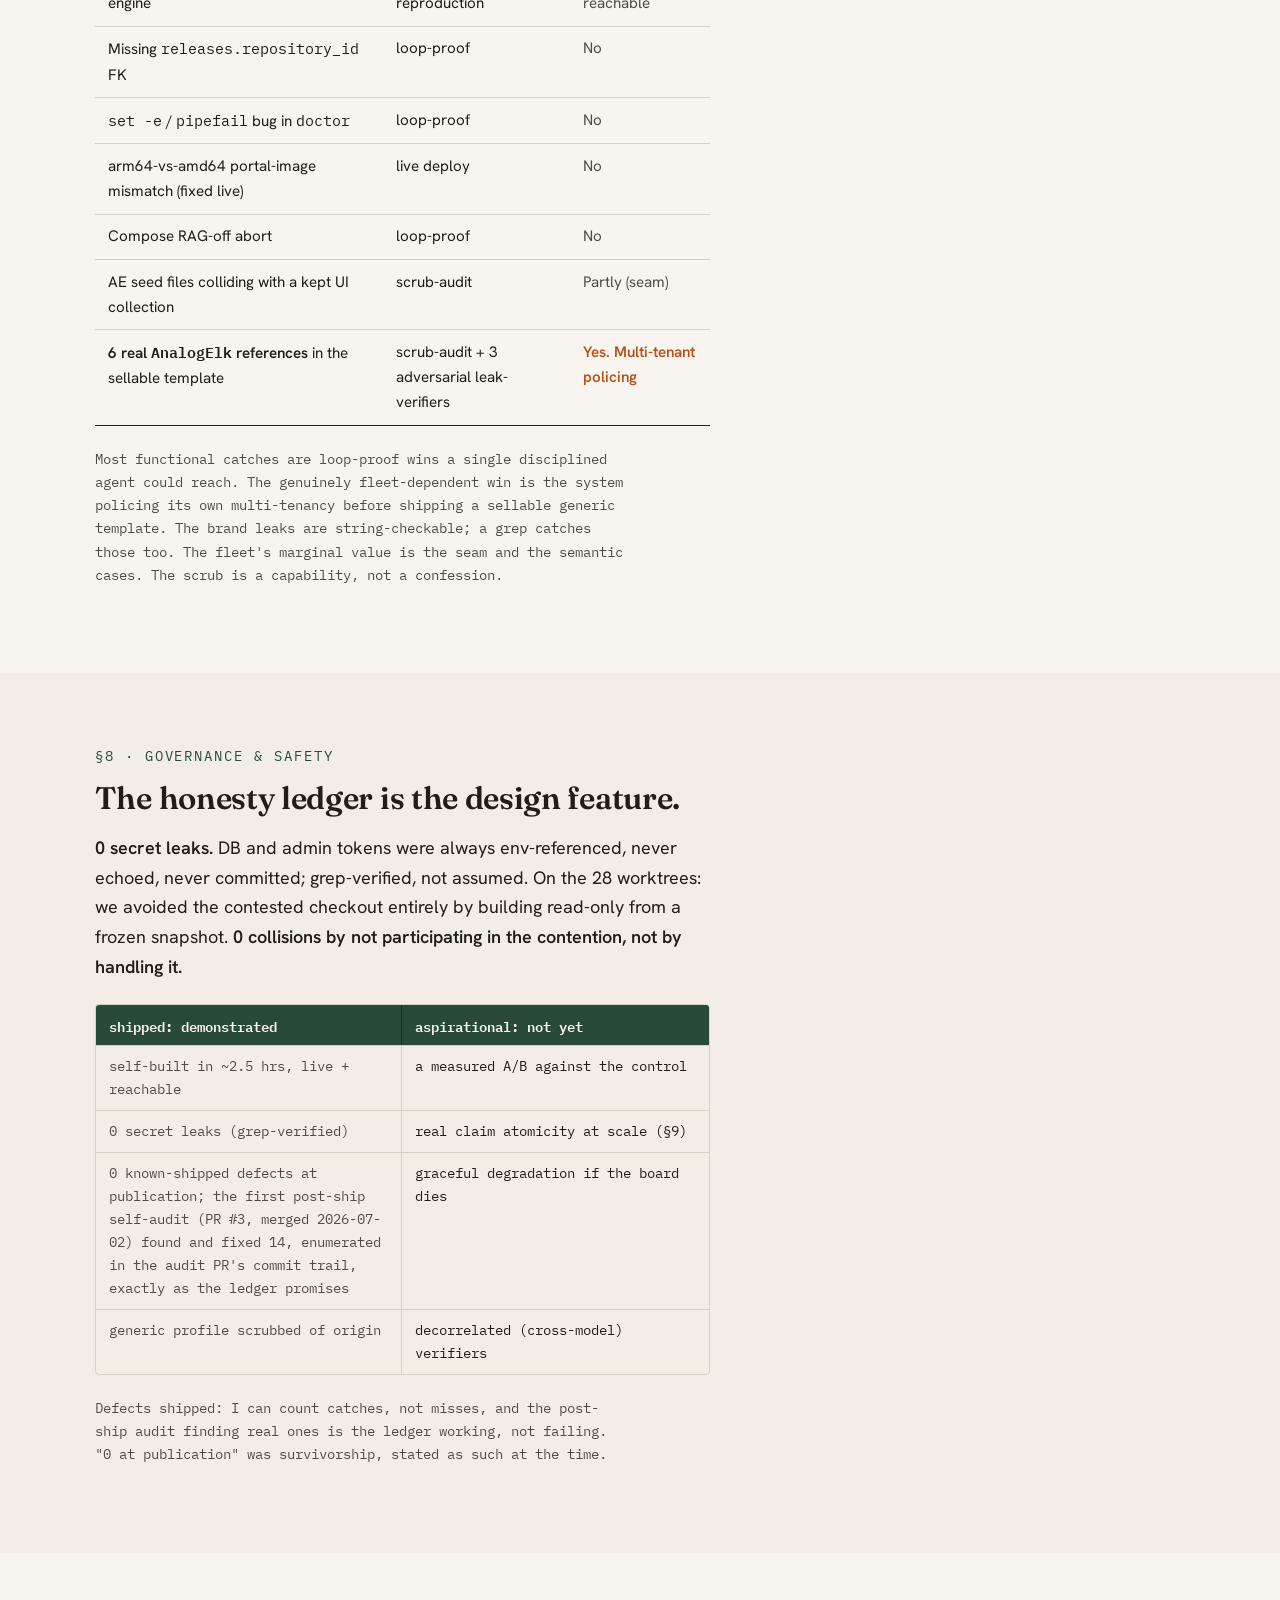
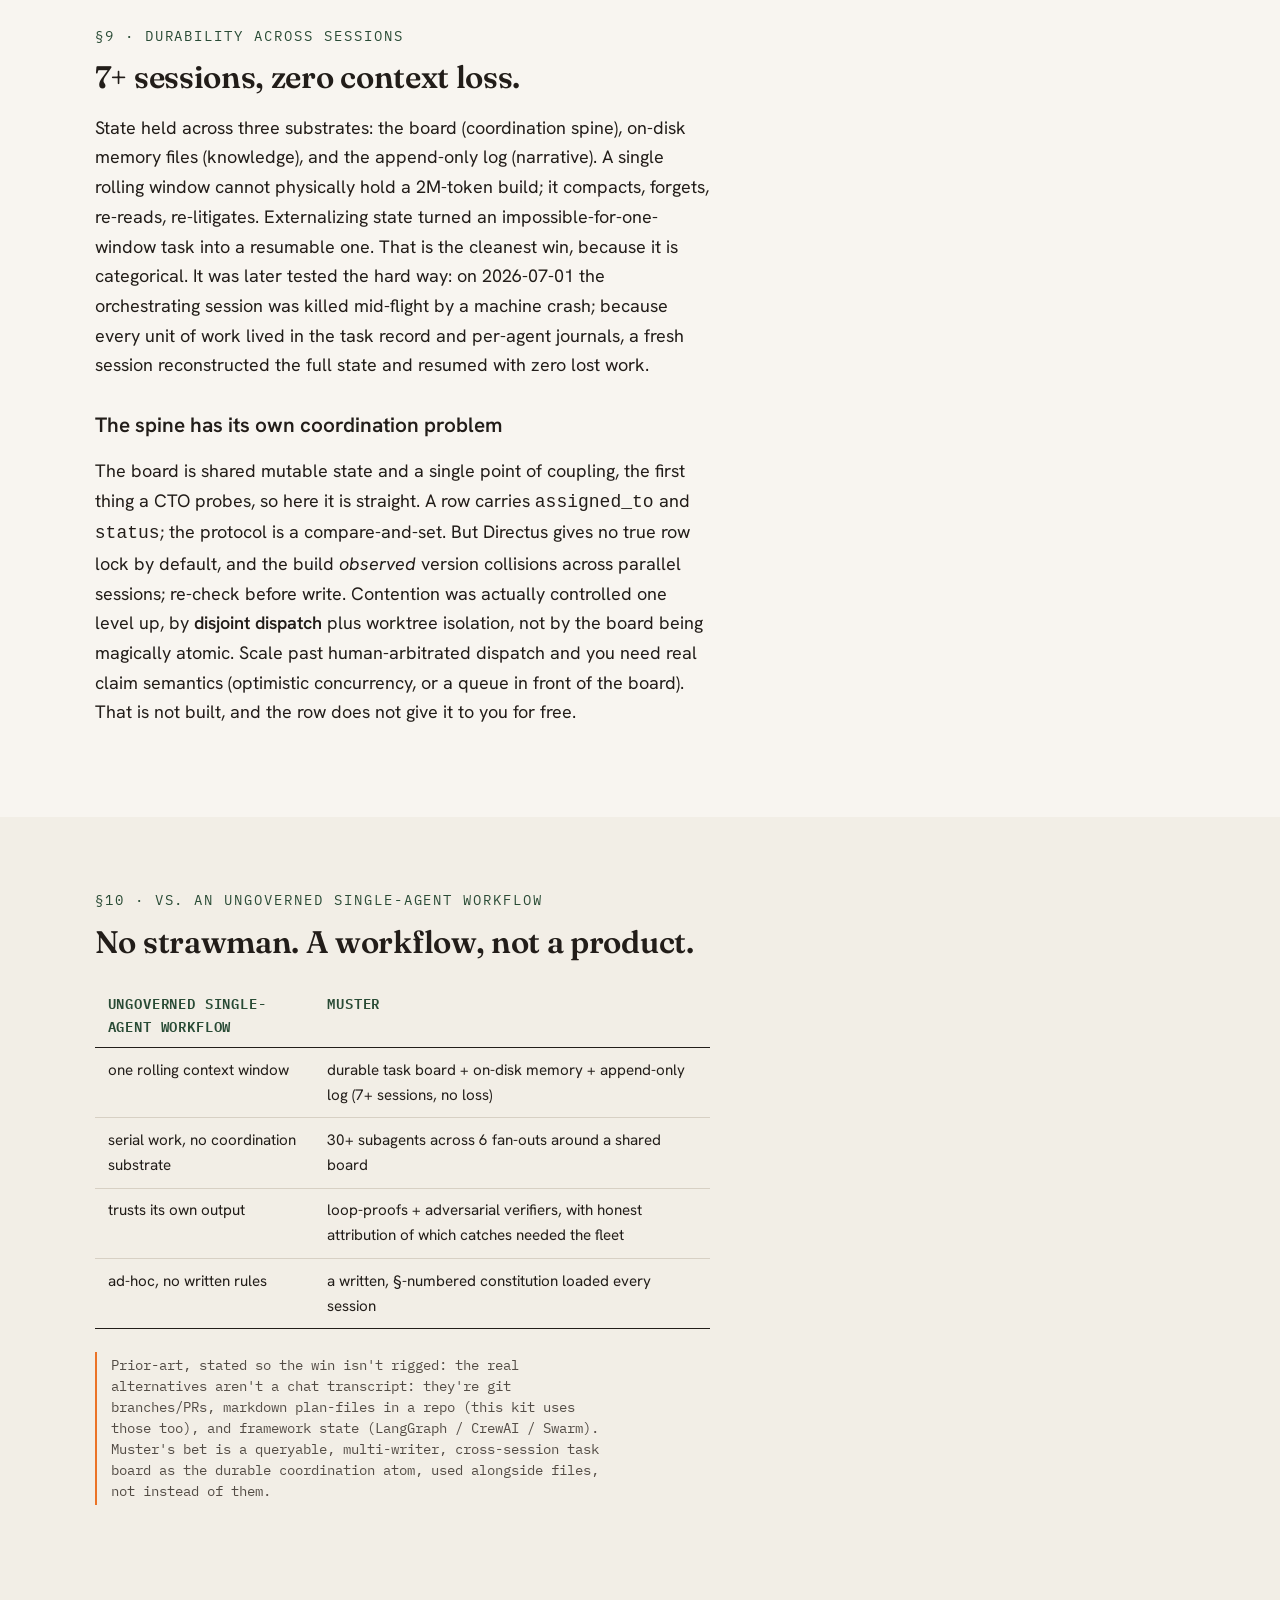
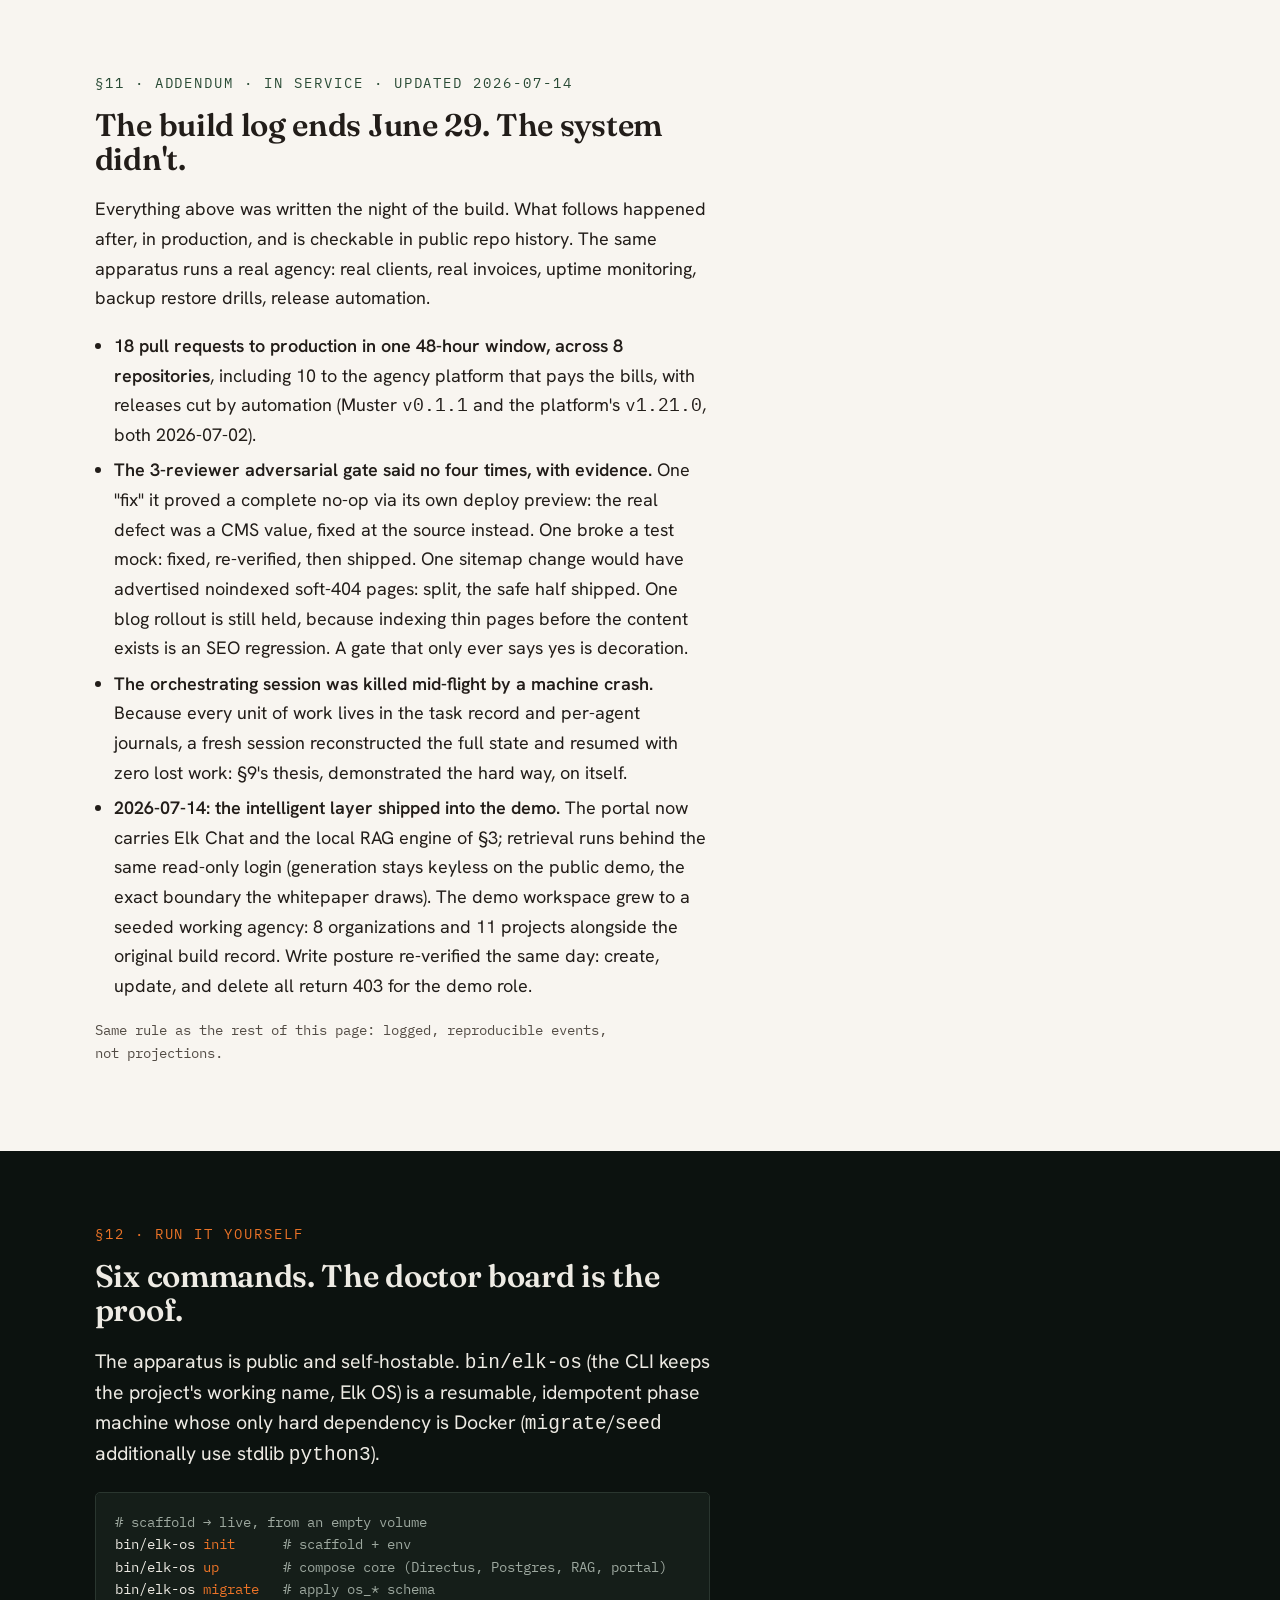
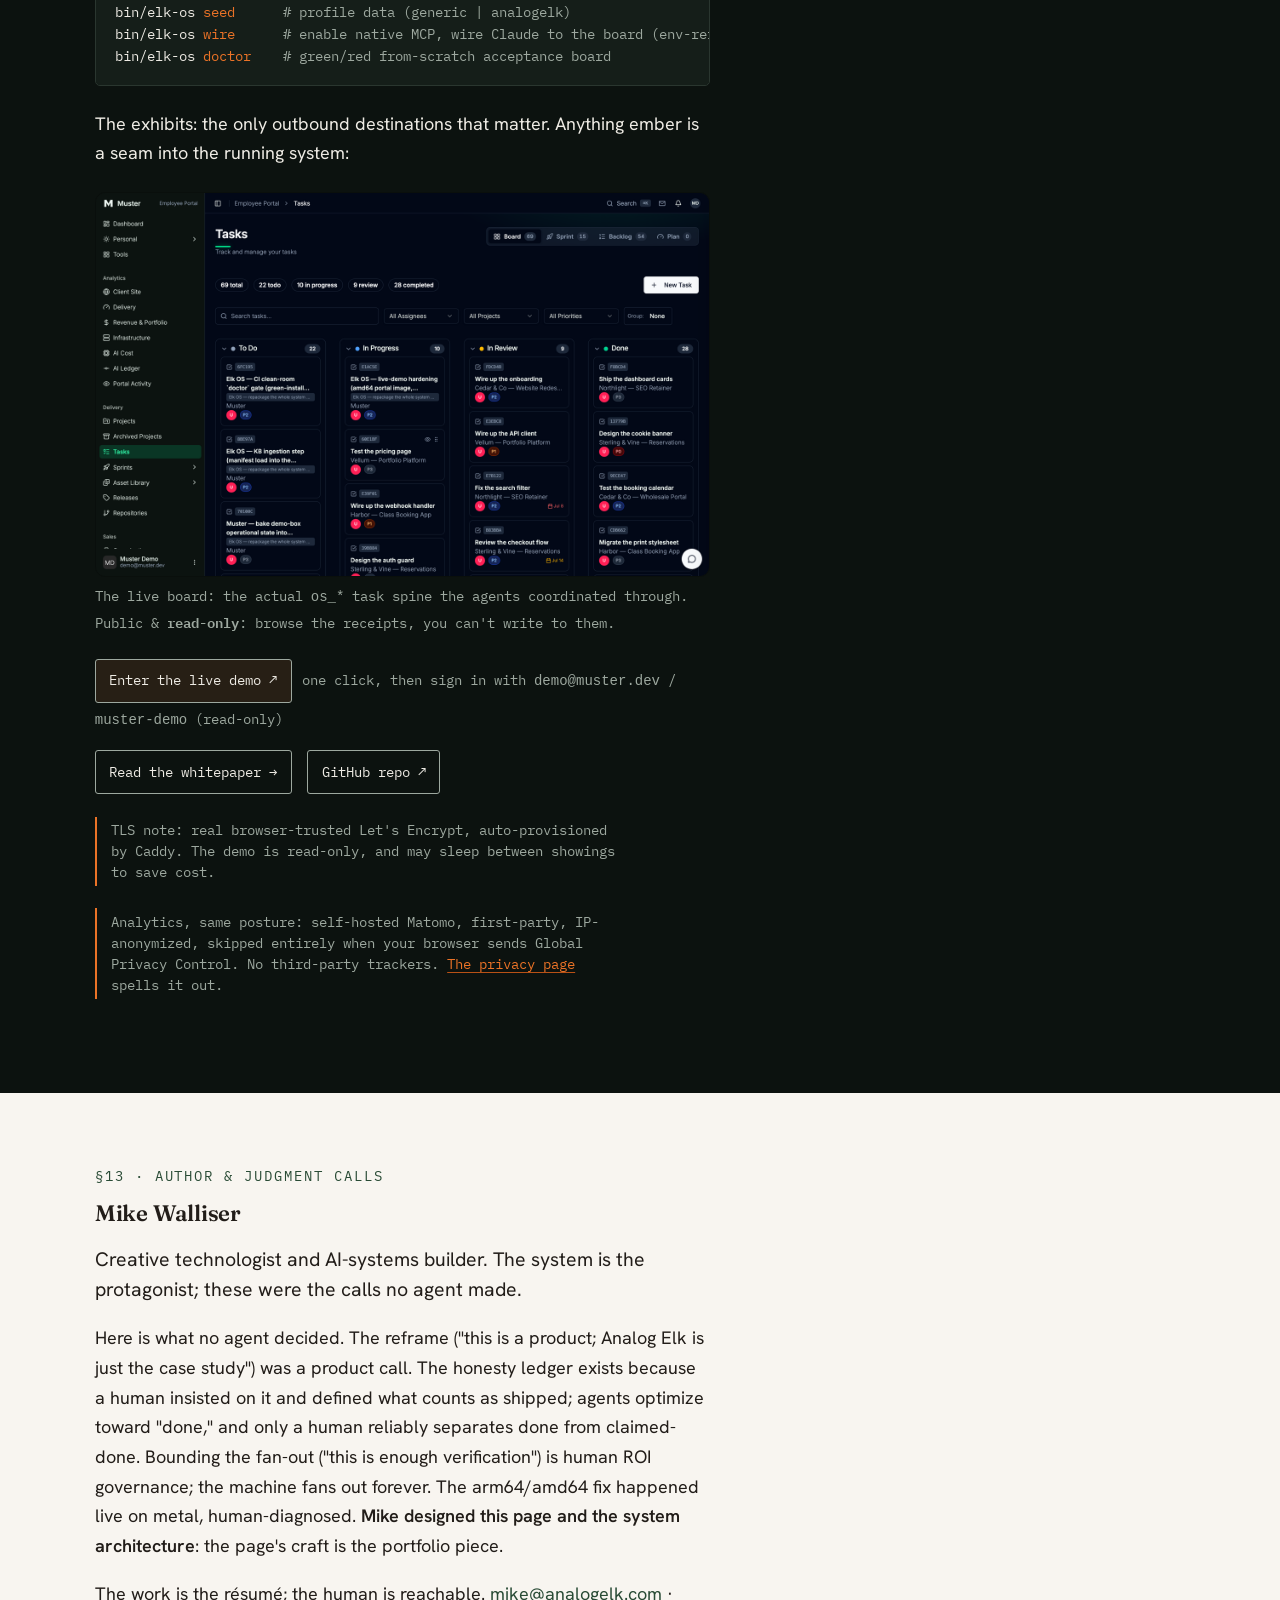
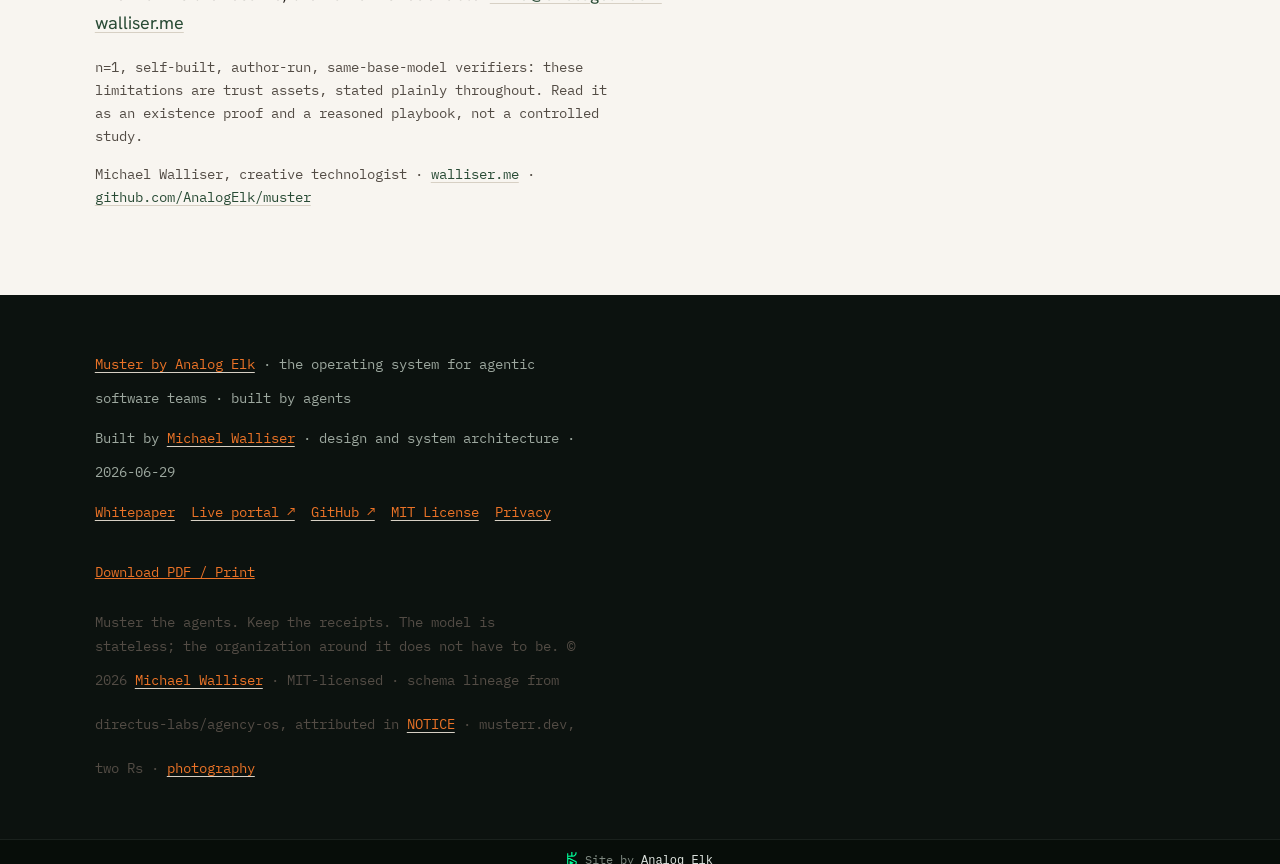
==== commit ff7eee54: "feat(site): add Analog Elk credit bar, sitemap, robots, llms.txt Adds the full-width 'Site by Analog" ====
--- a/site/about.html
+++ b/site/about.html
@@ -212,7 +212,7 @@
       <a class="btn" href="/paper.html">Whitepaper</a>
       <a class="btn" href="https://github.com/AnalogElk/muster" target="_blank" rel="noopener">GitHub ↗</a>
     </div>
-    <p class="fineprint mono" style="margin-top:.6rem">static demo snapshot, no sign-in · <a class="snapchip" href="assets/muster-board.png" target="_blank" rel="noopener">archived board snapshot</a></p>
+    <p class="fineprint mono" style="margin-top:.6rem">read-only demo login: <code>demo@muster.dev</code> / <code>muster-demo</code> · <a class="snapchip" href="assets/muster-board.png" target="_blank" rel="noopener">archived board snapshot</a></p>
 
     <!-- metric strip: ground-truth numbers, plain mono, renders CSS-off -->
     <div class="metricstrip" id="metricstrip" aria-label="Build metrics">
@@ -270,7 +270,7 @@
     </div>
     <p>The real build board that built this demo, exported live from the working CMS with hierarchy and statuses preserved, is browsable read-only, inside a seeded working agency: 8 organizations, 11 projects, and a live, still-growing task board.
       <a class="livechip" href="https://app.musterr.dev" target="_blank" rel="noopener">app.musterr.dev</a>
-      <span class="fineprint mono">· static snapshot, no sign-in</span></p>
+      <span class="fineprint mono">· demo login <code>demo@muster.dev</code> / <code>muster-demo</code></span></p>
     <p class="fineprint">Origin clause: Muster began as the internal OS of one agency, Analog&nbsp;Elk. That lineage is now just the first profile (<code>analogelk</code>) shipped alongside a generic one: a demonstrated feature, not the headline.</p>
   </div>
 </section>
@@ -457,7 +457,7 @@
 
     <p class="try-demo">
       <a class="btn btn--live" href="https://app.musterr.dev" target="_blank" rel="noopener">Enter the live demo ↗</a>
-      &nbsp;<span class="fineprint">one click, no sign-in (a read-only static snapshot)</span>
+      &nbsp;<span class="fineprint">one click, then sign in with <code>demo@muster.dev</code> / <code>muster-demo</code> (read-only)</span>
     </p>
 
     <p>
@@ -501,6 +501,15 @@
     <div class="fineprint" style="margin-top:1rem;">Muster the agents. Keep the receipts. The model is stateless; the organization around it does not have to be. © 2026 <a href="https://walliser.me" target="_blank" rel="noopener">Michael Walliser</a> · MIT-licensed · schema lineage from directus-labs/agency-os, attributed in <a href="https://github.com/AnalogElk/muster/blob/main/NOTICE" target="_blank" rel="noopener">NOTICE</a> · musterr.dev, two Rs · <a href="https://wlsr.me" target="_blank" rel="noopener">photography</a></div>
   </div>
 </footer>
+<div class="ae-credit">
+  <a href="https://analogelk.com">
+    <svg viewBox="117 123 287 465" width="10" height="16" aria-hidden="true" focusable="false">
+      <path d="M206 383.7l93 44.9c8.1 3.9 8.3 15.5.2 19.6l-93 47.8c-7.3 3.7-16-1.5-16-9.7v-92.8c0-8 8.5-13.3 15.8-9.8z"/>
+      <path d="M368.5 381.2L199 299.3c-15.5-7.5-32.9-7-47.9.9v-36.6l135.6-1.1c59.5-.5 107.7-48.6 108.2-108.2l.2-25.9-35-.3-.2 23.5c-.3 41.7-34.1 75.5-75.8 75.8l-9.8.1-.8-102.3-35 .3.8 102.2-88.2.7v-69.7h-31.8v256.9h0v108.6c0 21.2 9.9 40.6 26.4 51.9 9.2 6.3 19.7 9.6 30.2 9.6 8.3 0 16.5-2 24.3-6l169.5-87.2c20.2-10.4 32.7-32 32.4-56.3-.1-25.2-13-46.5-33.4-56.3z m-12.6 80l-169.5 87.2c-7.7 4-16.3 3.4-23.5-1.6-7.2-4.9-11.3-13.1-11.3-22.3V355.4c0-9.1 4.1-17.2 11.1-22.2 4.1-2.9 8.6-4.3 13.2-4.3 3.4 0 6.7.8 10 2.3l169.5 81.9c8.9 4.3 14.3 13.2 14.4 23.8.1 10.7-5.1 19.8-13.9 24.3z"/>
+    </svg>
+    <span>Site by <strong>Analog Elk</strong></span>
+  </a>
+</div>
 
 <script>
 (function () {
--- a/site/styles.css
+++ b/site/styles.css
@@ -523,6 +523,49 @@
   min-height: var(--target-min);
 }
 
+/* ---- Analog Elk credit --------------------------------------------------- */
+.ae-credit {
+  --ae-credit-bg: oklch(0.15 0.012 160);
+  --ae-credit-fg: oklch(0.62 0.018 150);
+  --ae-credit-strong: oklch(0.9 0.01 150);
+  --ae-credit-line: oklch(0.24 0.012 160);
+  --ae-credit-mark: #00ff99;
+  display: flex;
+  justify-content: center;
+  background: var(--ae-credit-bg);
+  border-top: 1px solid var(--ae-credit-line);
+  color: var(--ae-credit-fg);
+  padding: 12px 16px calc(12px + env(safe-area-inset-bottom, 0px));
+  font-family: var(--mono);
+  font-size: 12px;
+  line-height: 16px;
+  letter-spacing: 0;
+  text-align: center;
+}
+.ae-credit a {
+  display: inline-flex;
+  align-items: center;
+  gap: 8px;
+  color: inherit;
+  text-decoration: none;
+}
+.ae-credit svg {
+  display: block;
+  width: 10px;
+  height: 16px;
+  flex: none;
+  fill: var(--ae-credit-mark);
+}
+.ae-credit strong { color: var(--ae-credit-strong); font-weight: 500; }
+.ae-credit a:hover strong, .ae-credit a:focus-visible strong {
+  text-decoration: underline;
+  text-underline-offset: 3px;
+}
+.ae-credit a:focus-visible {
+  outline: 2px solid var(--ae-credit-strong);
+  outline-offset: 4px;
+}
+
 /* ---- Build-Trail SVG draw animation ------------------------------------- */
 .trail-draw path, .trail-draw line, .trail-draw polyline {
   stroke-dasharray: var(--len, 200);
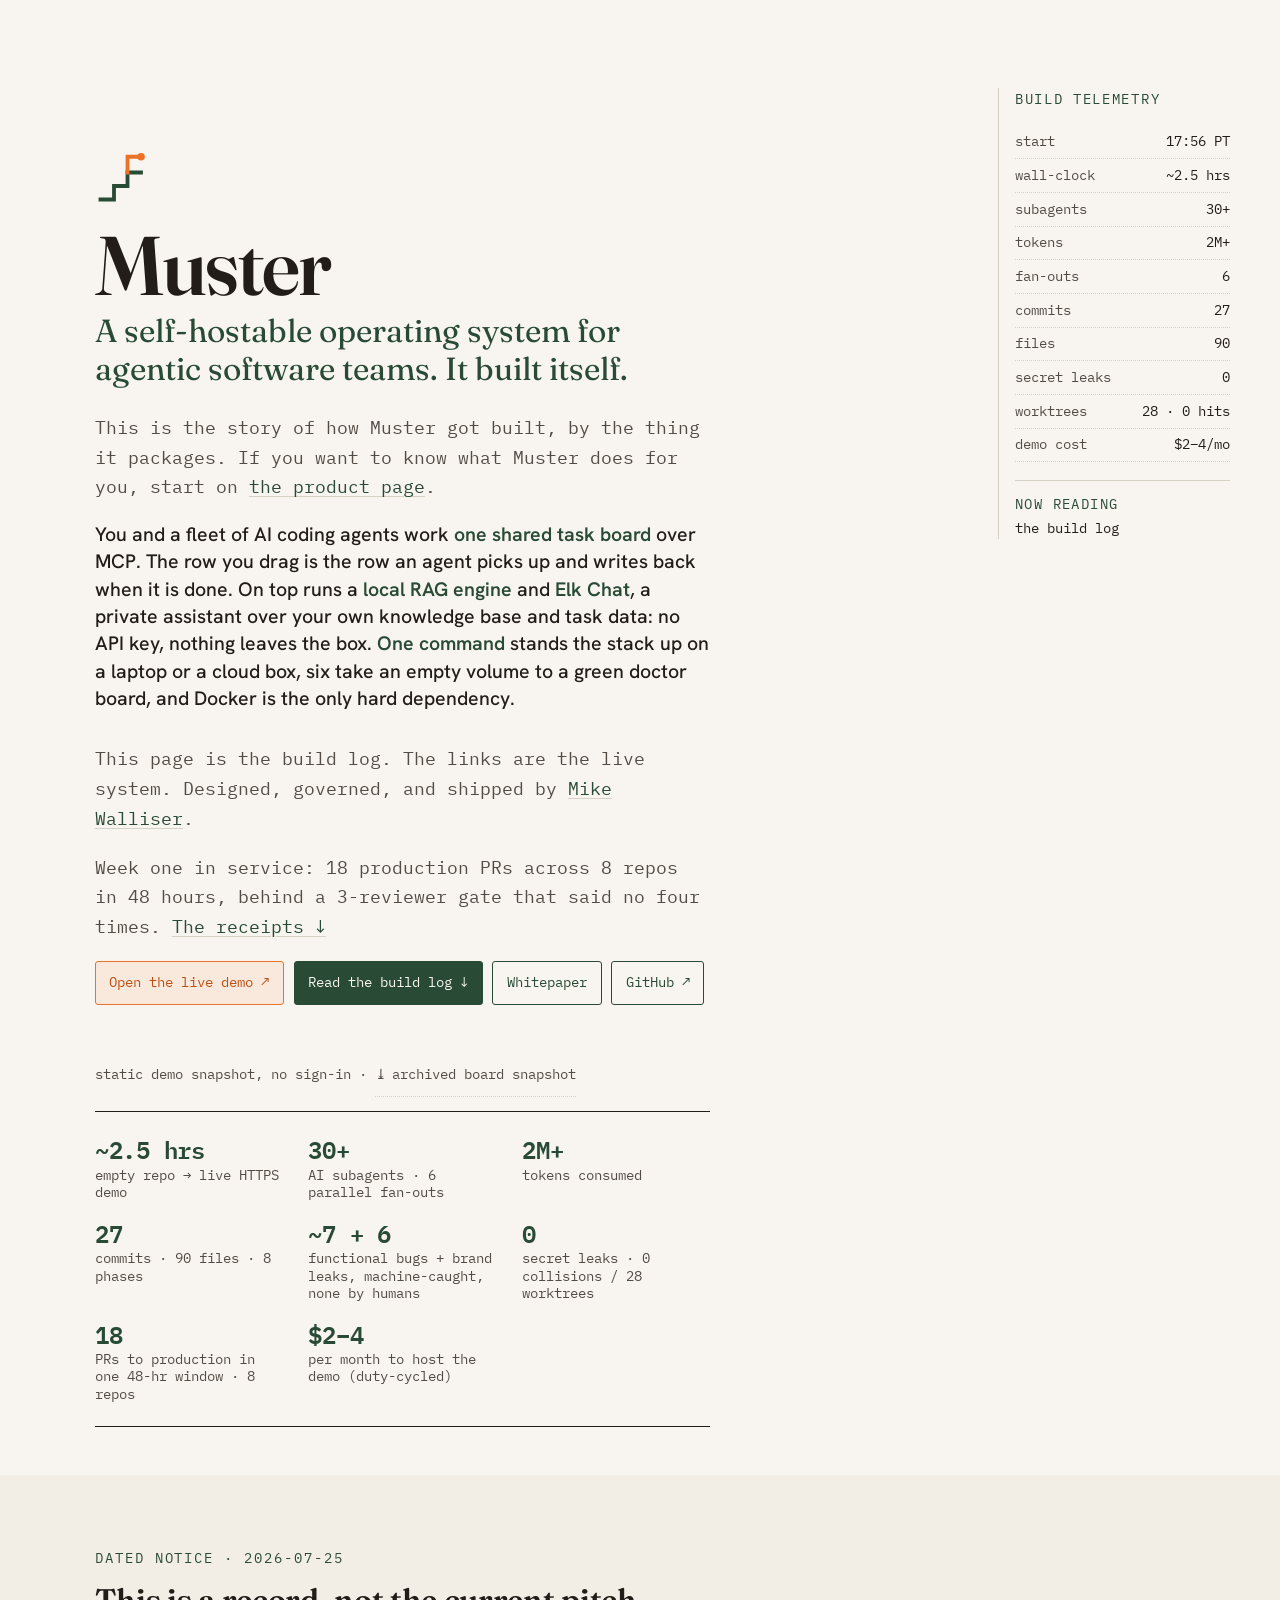
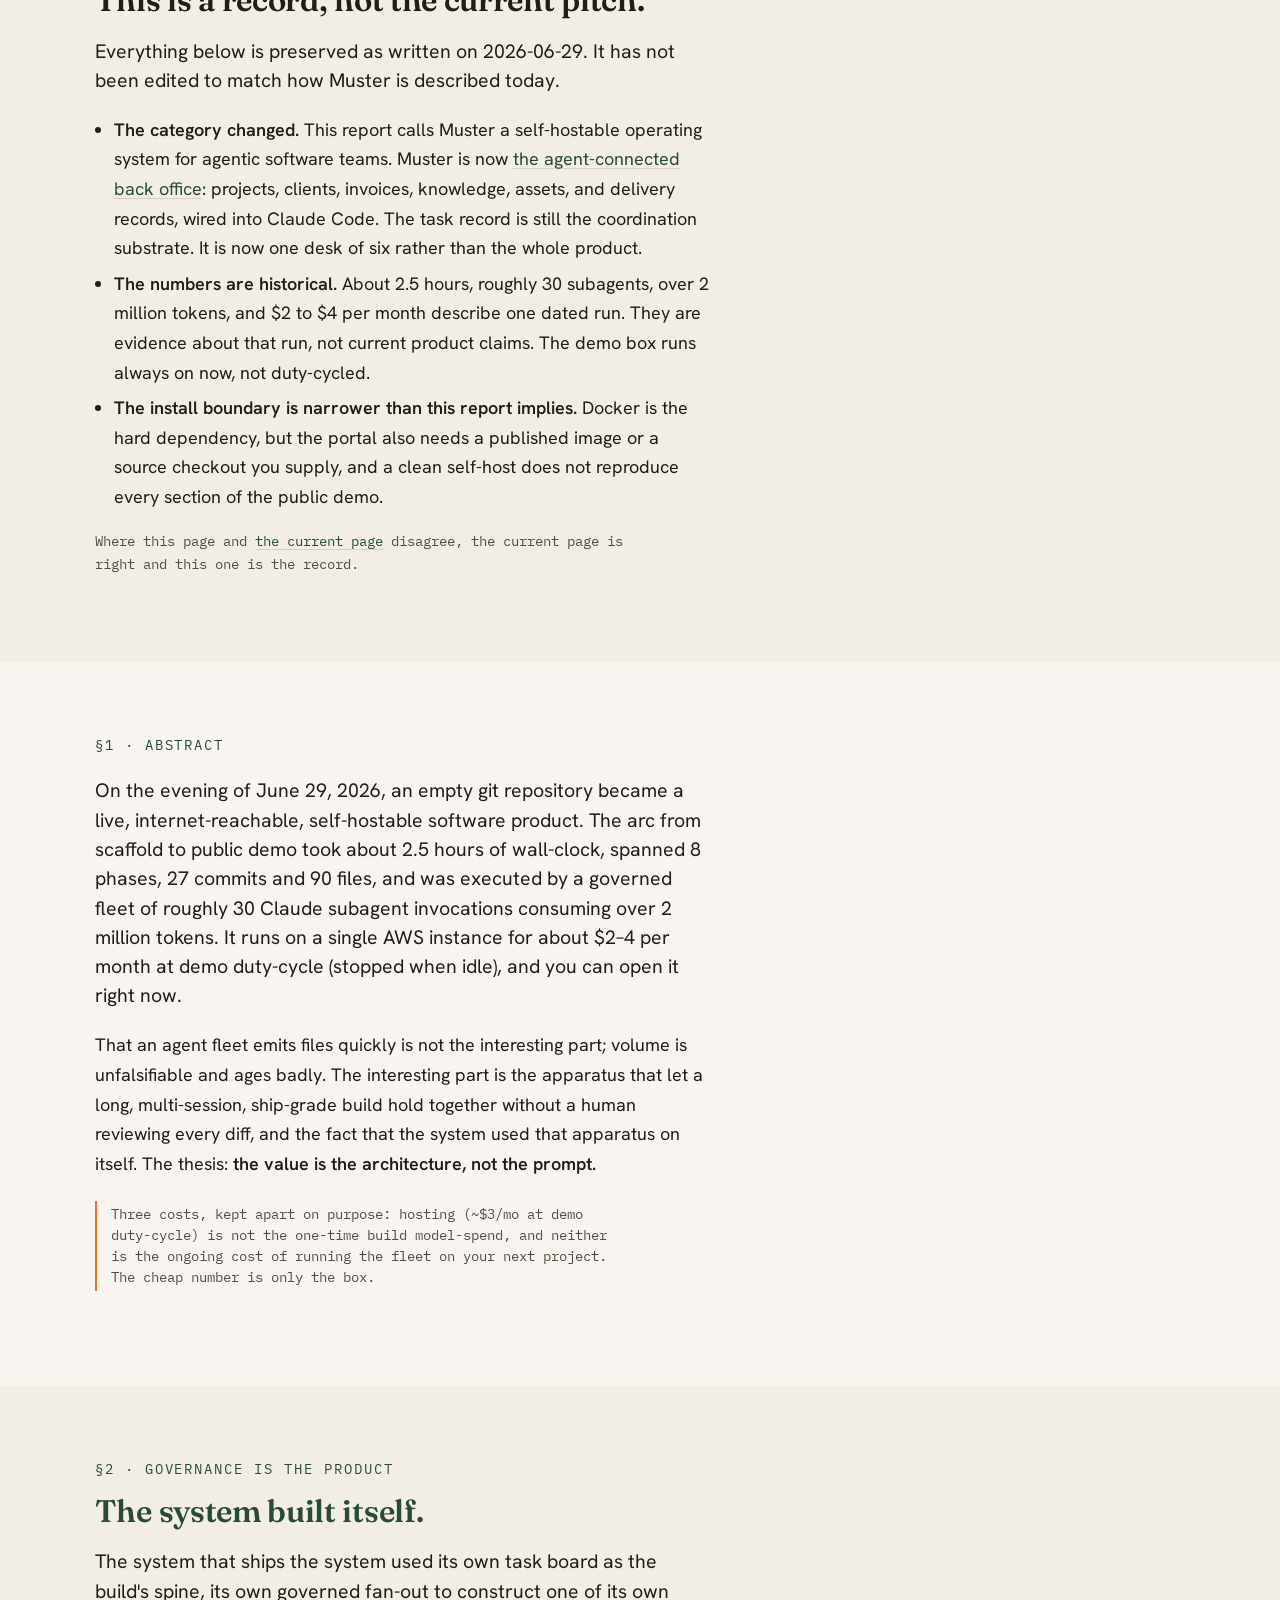
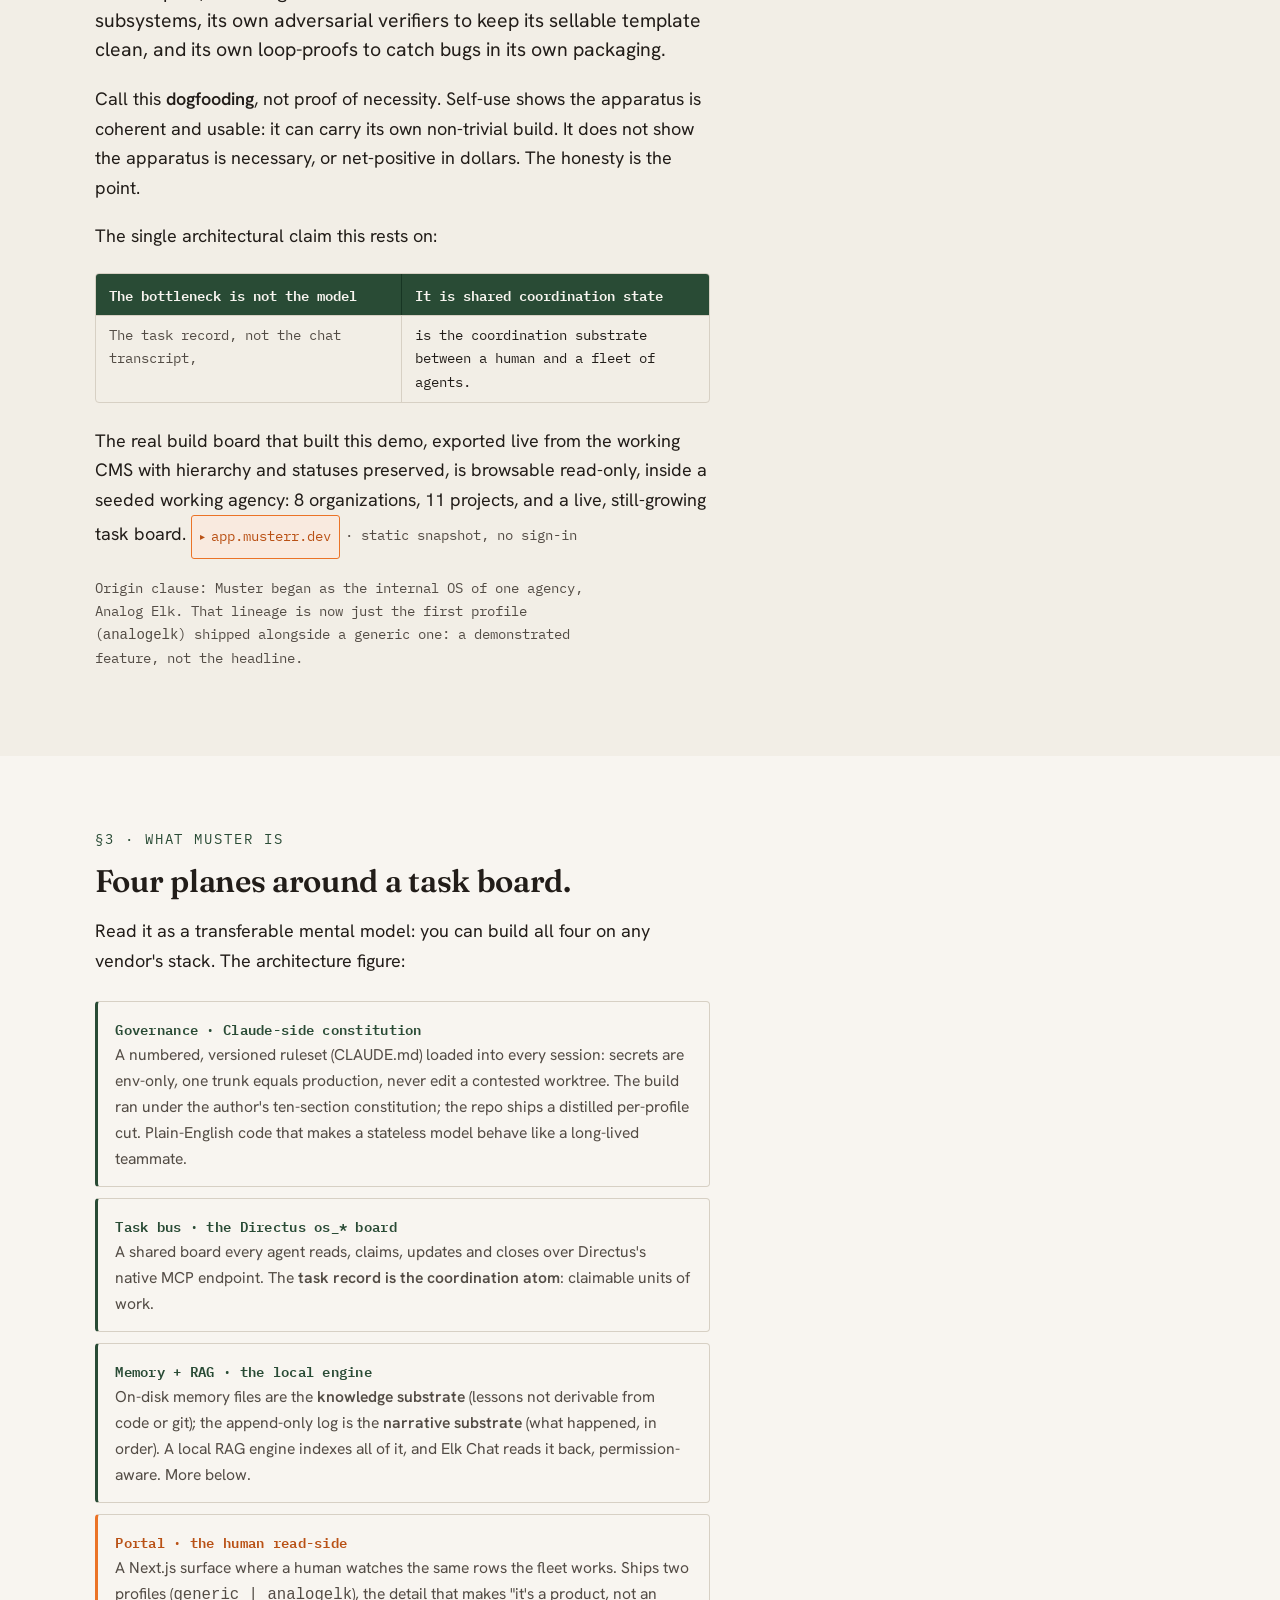
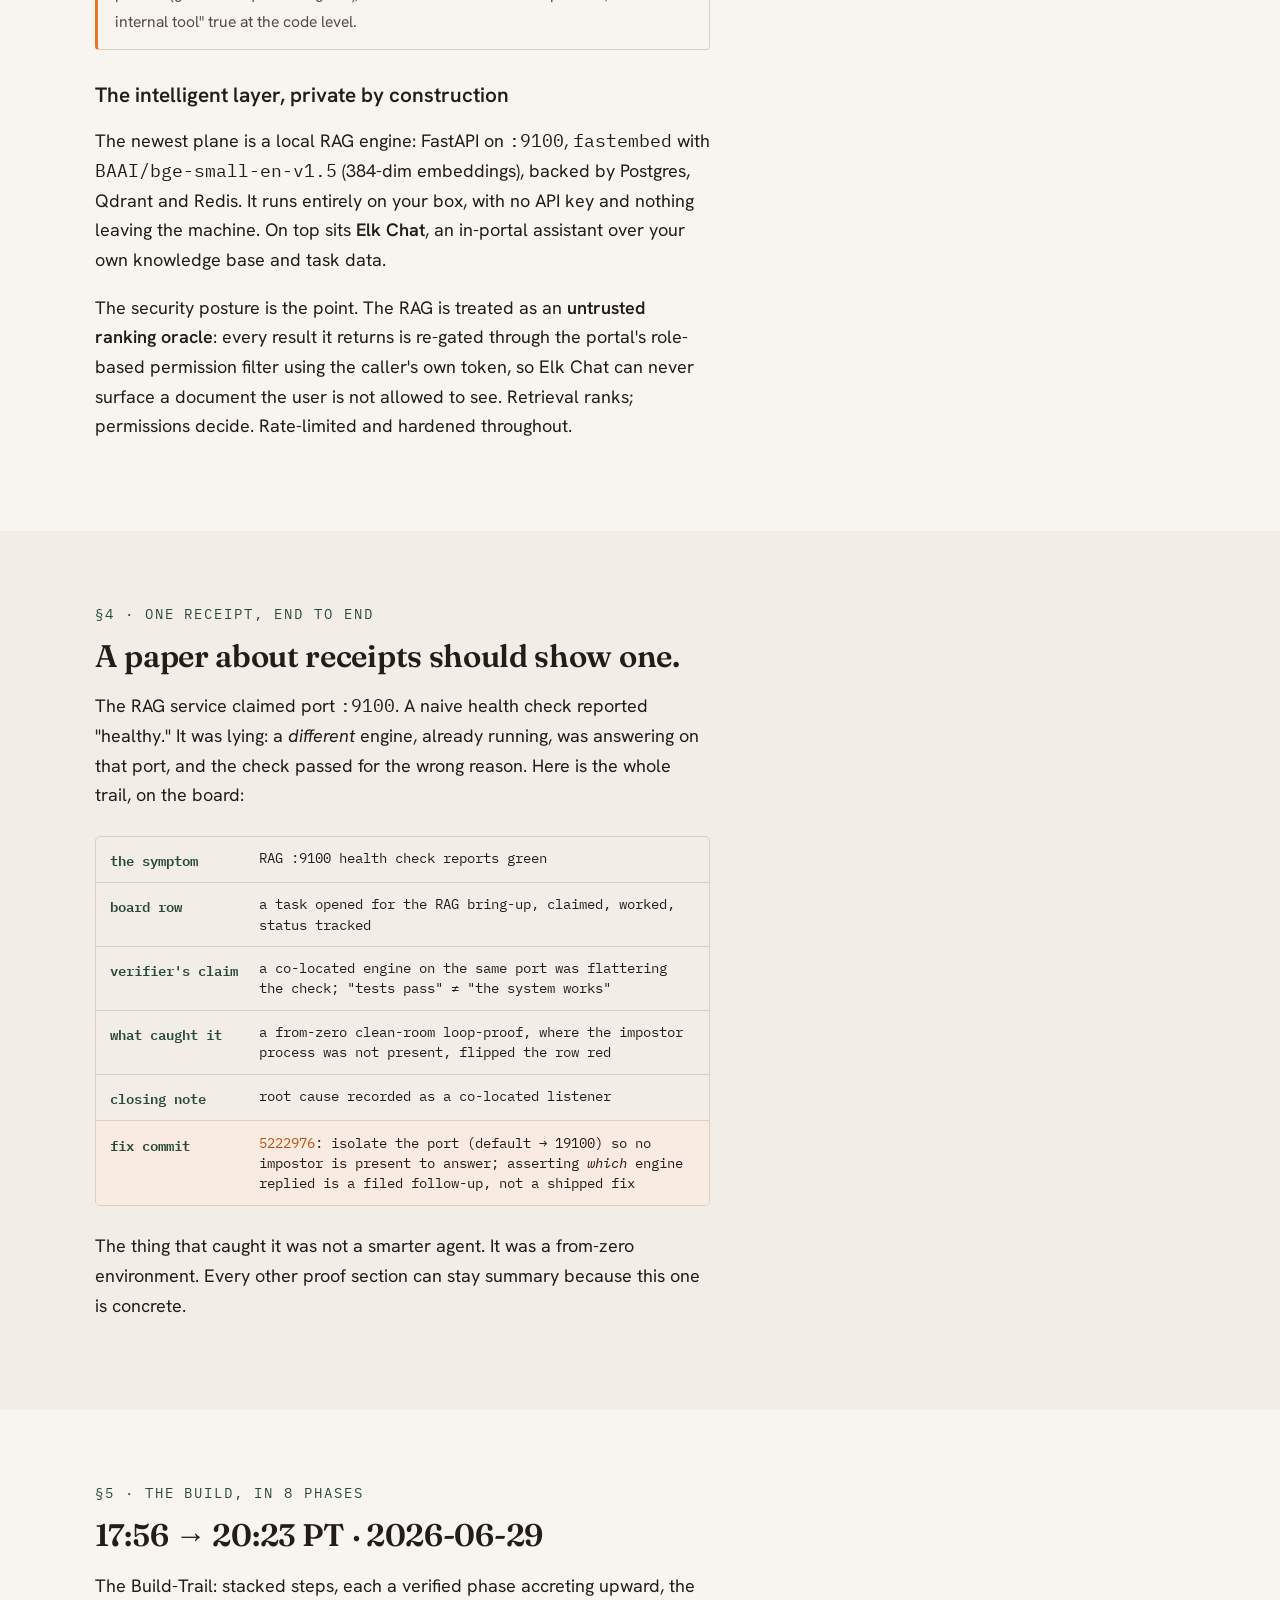
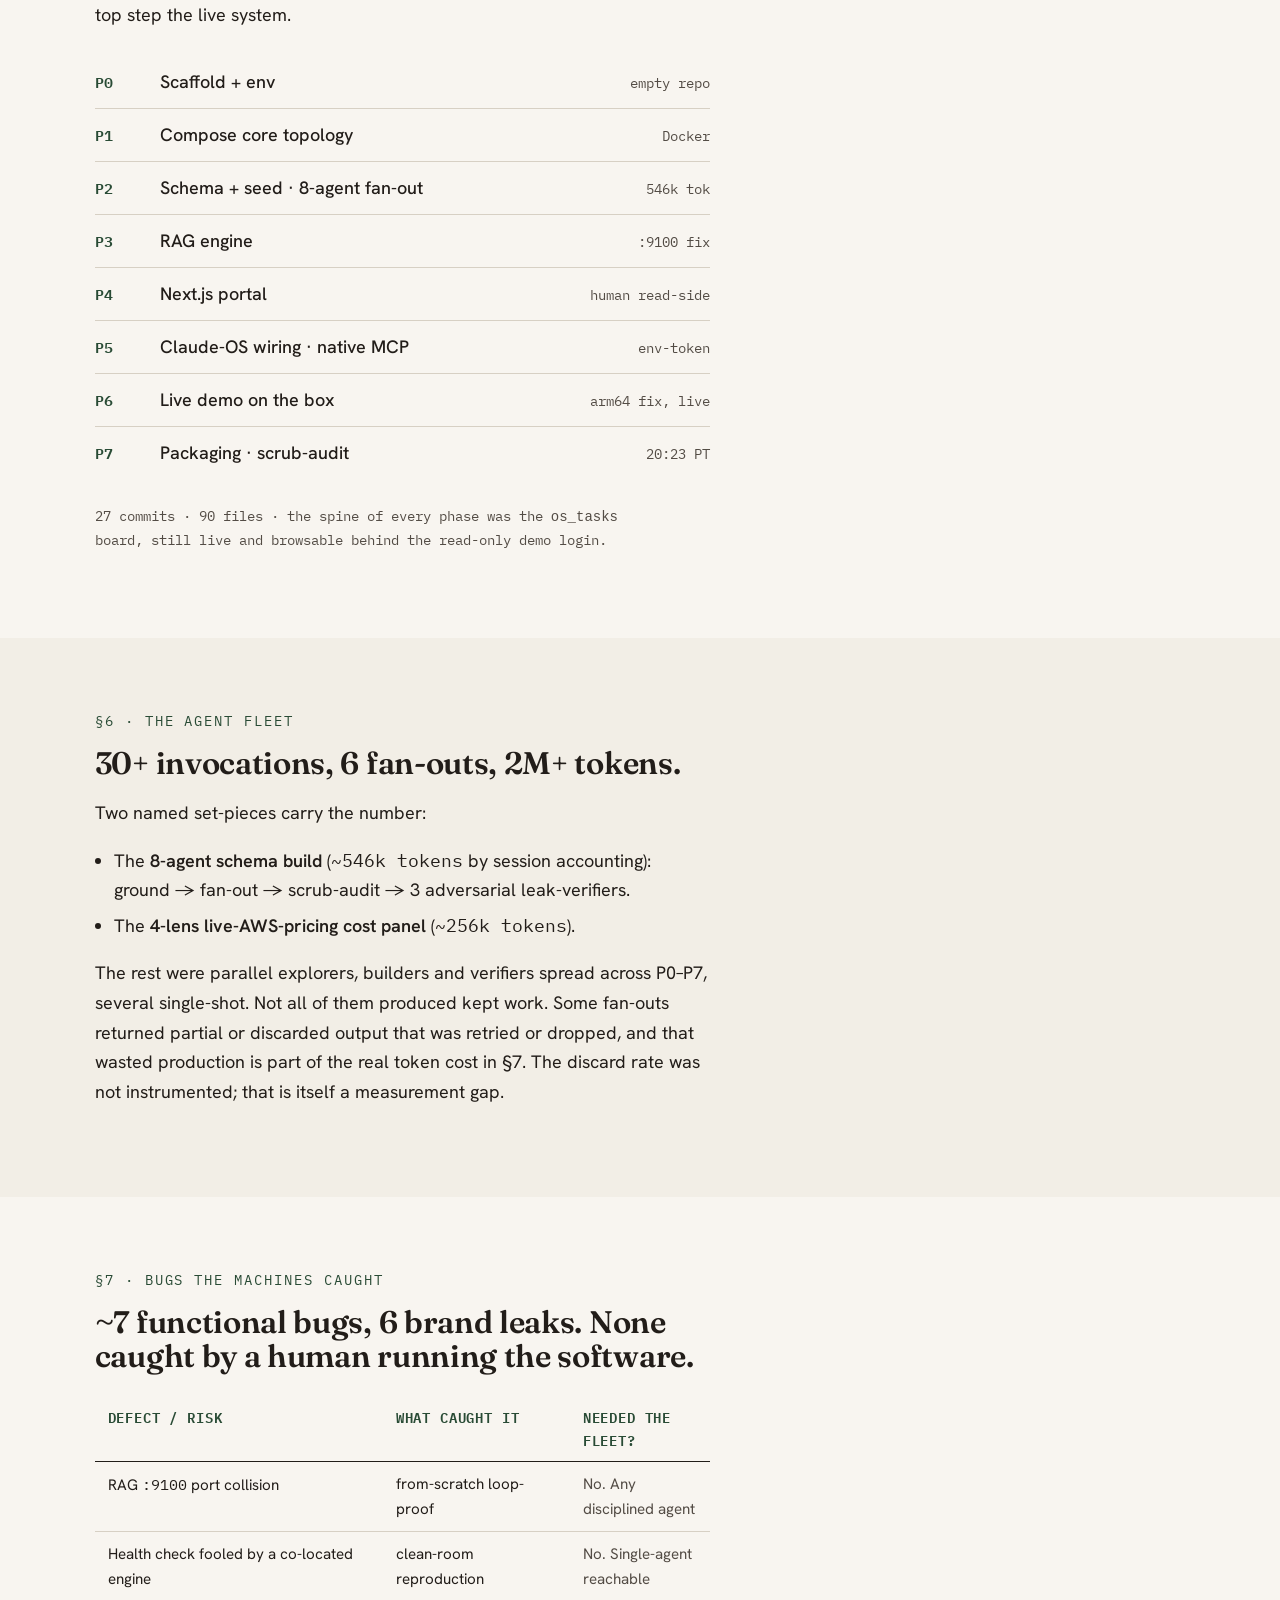
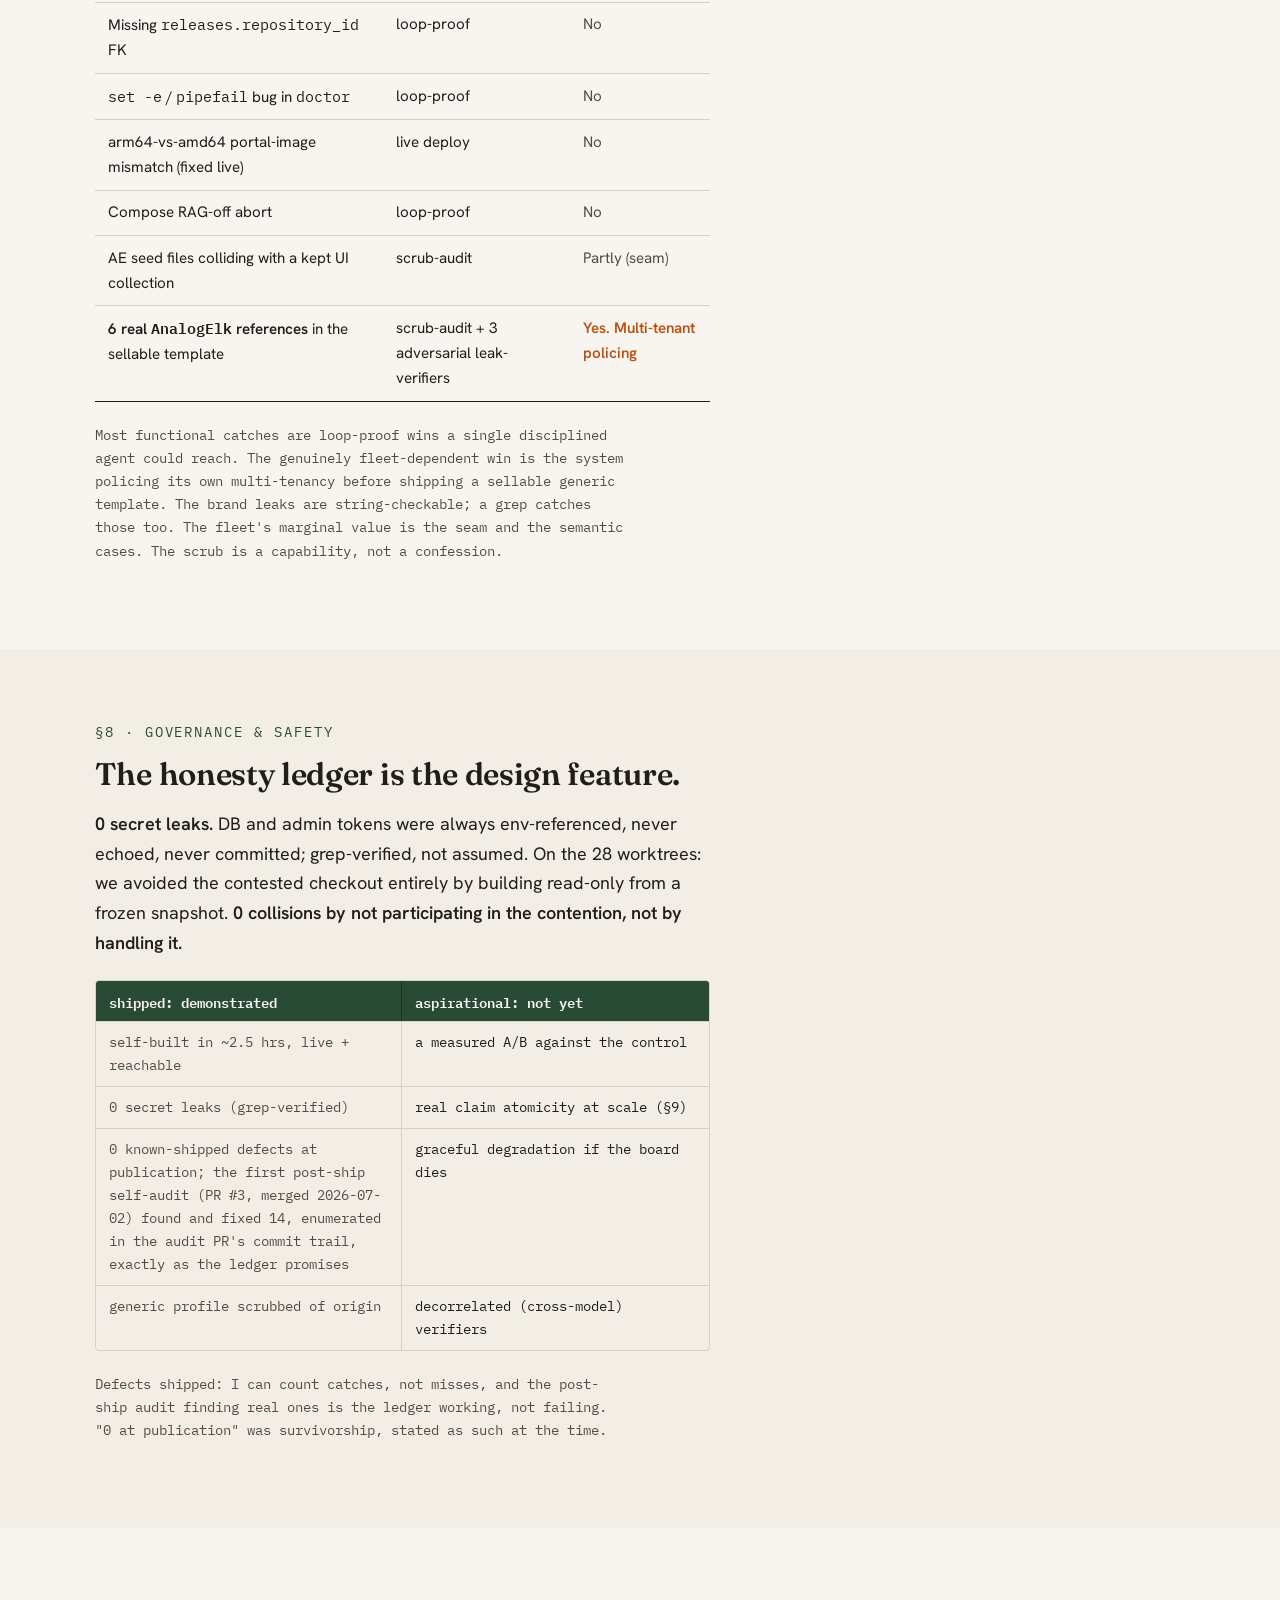
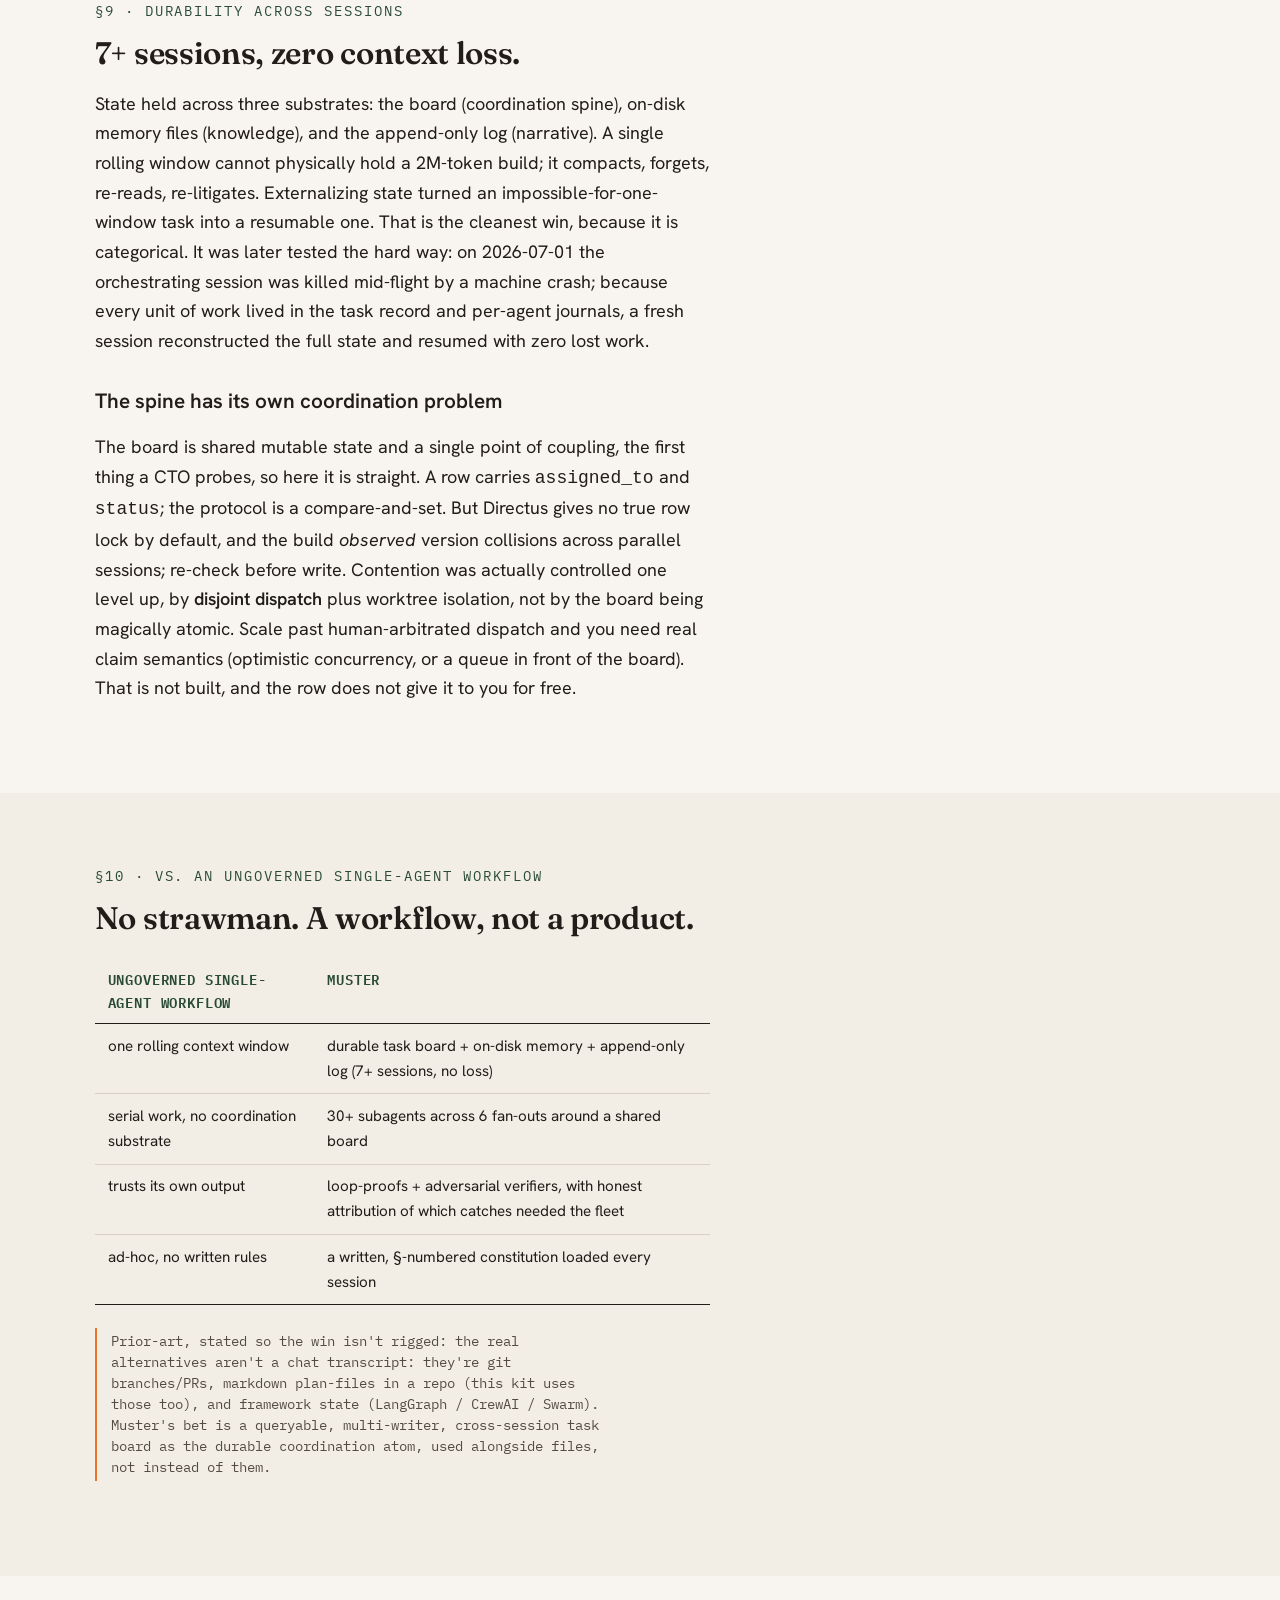
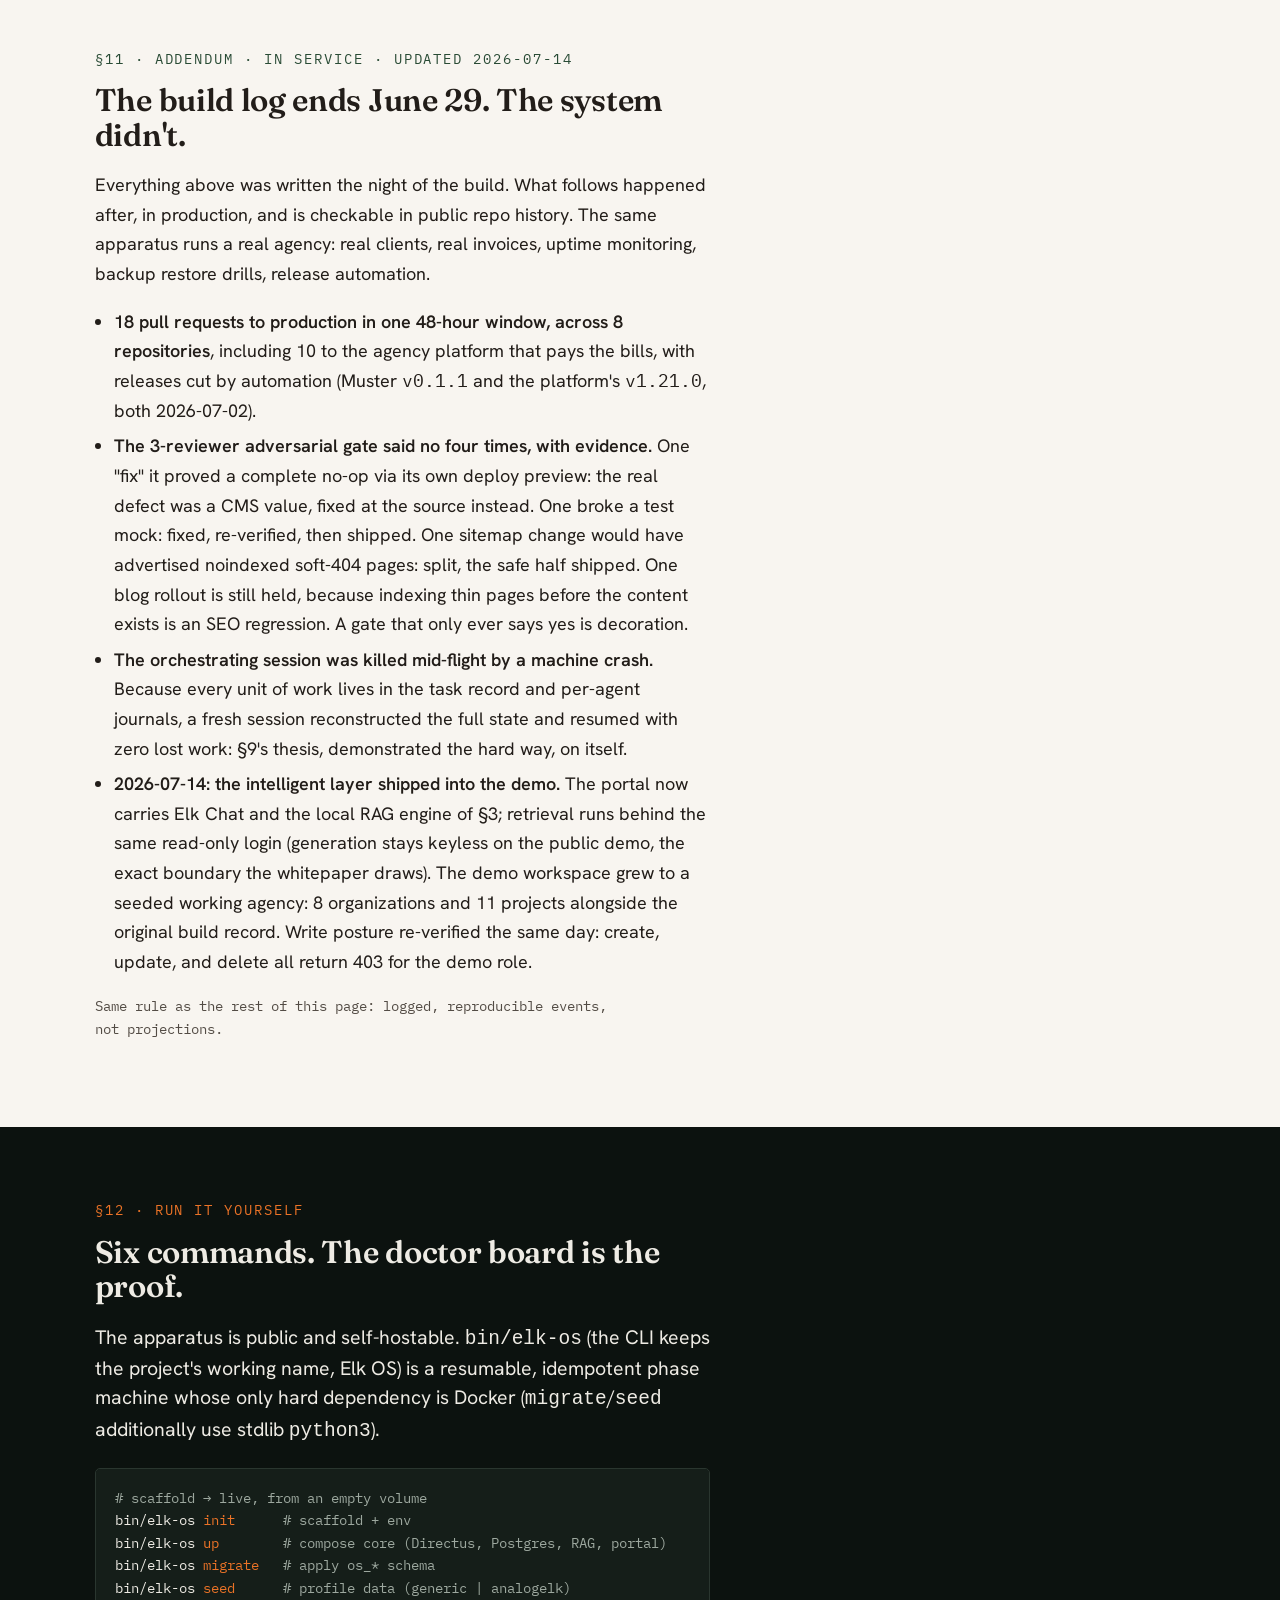
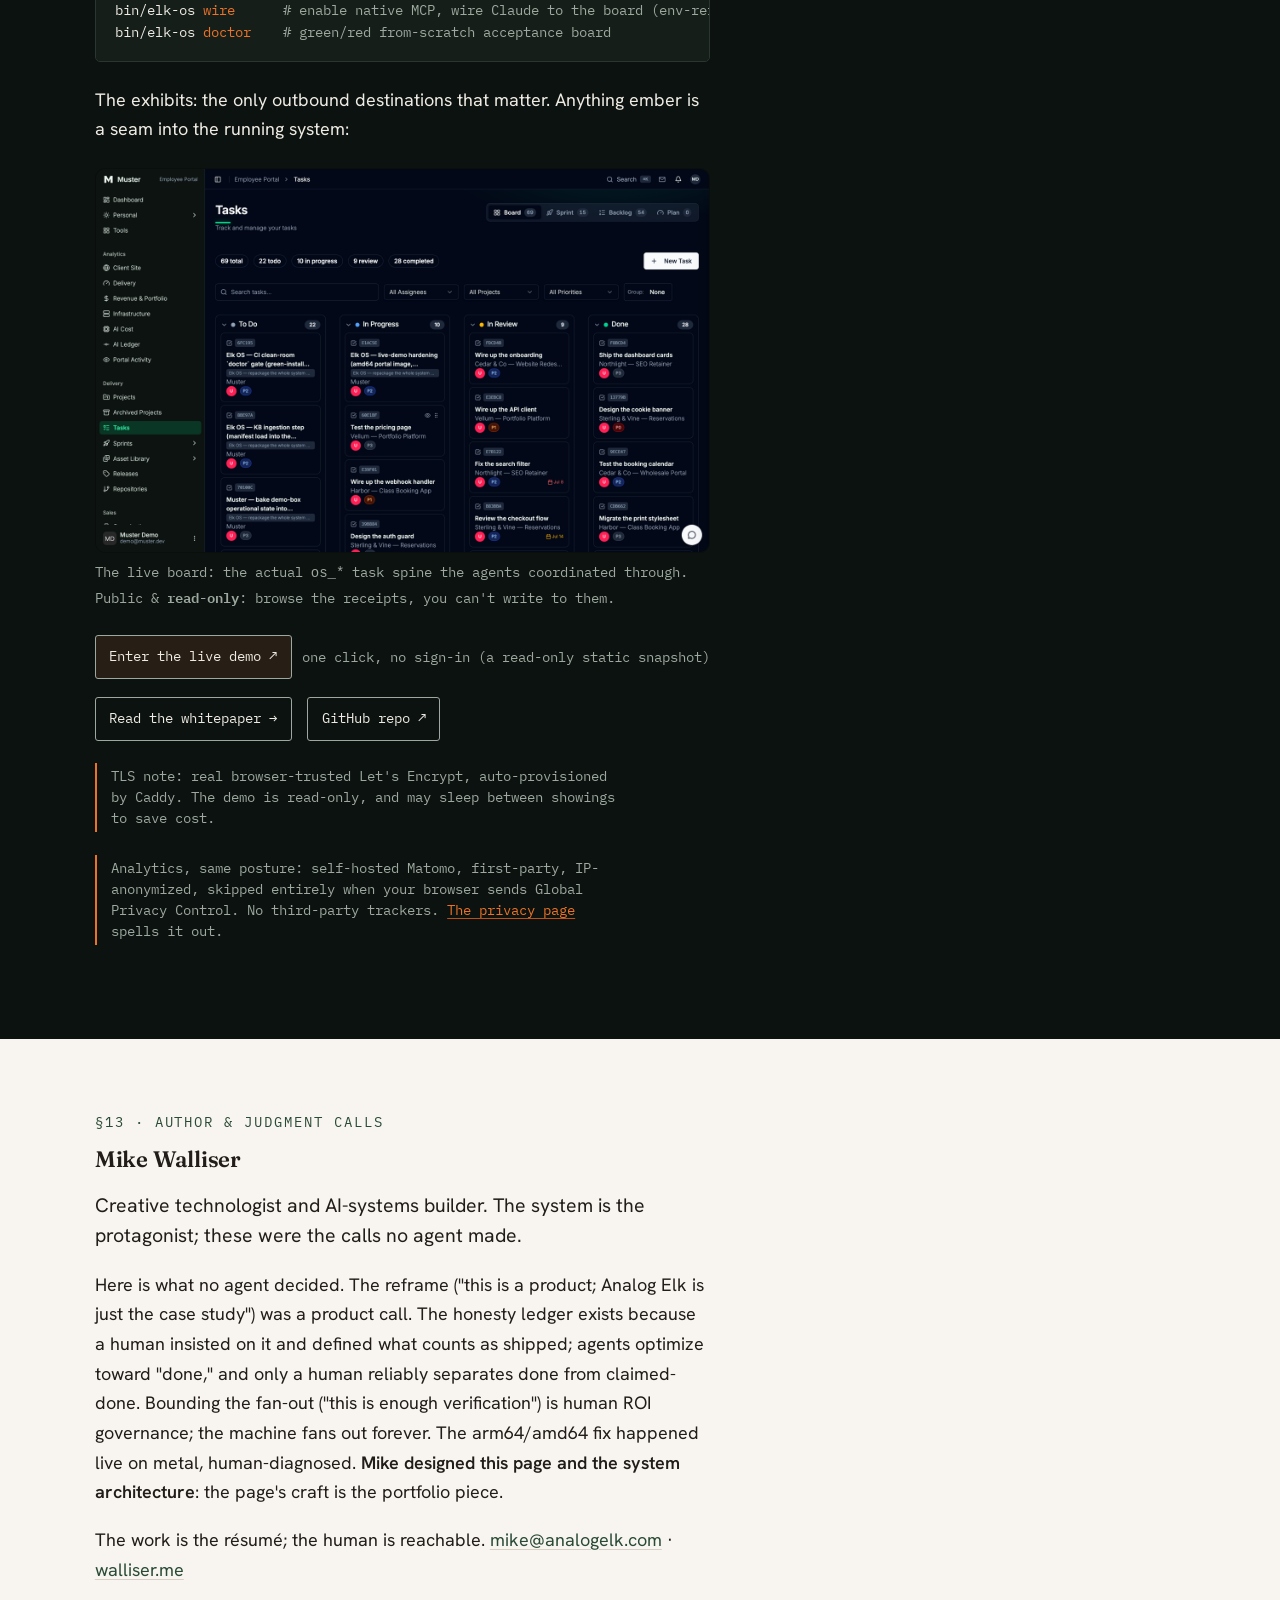
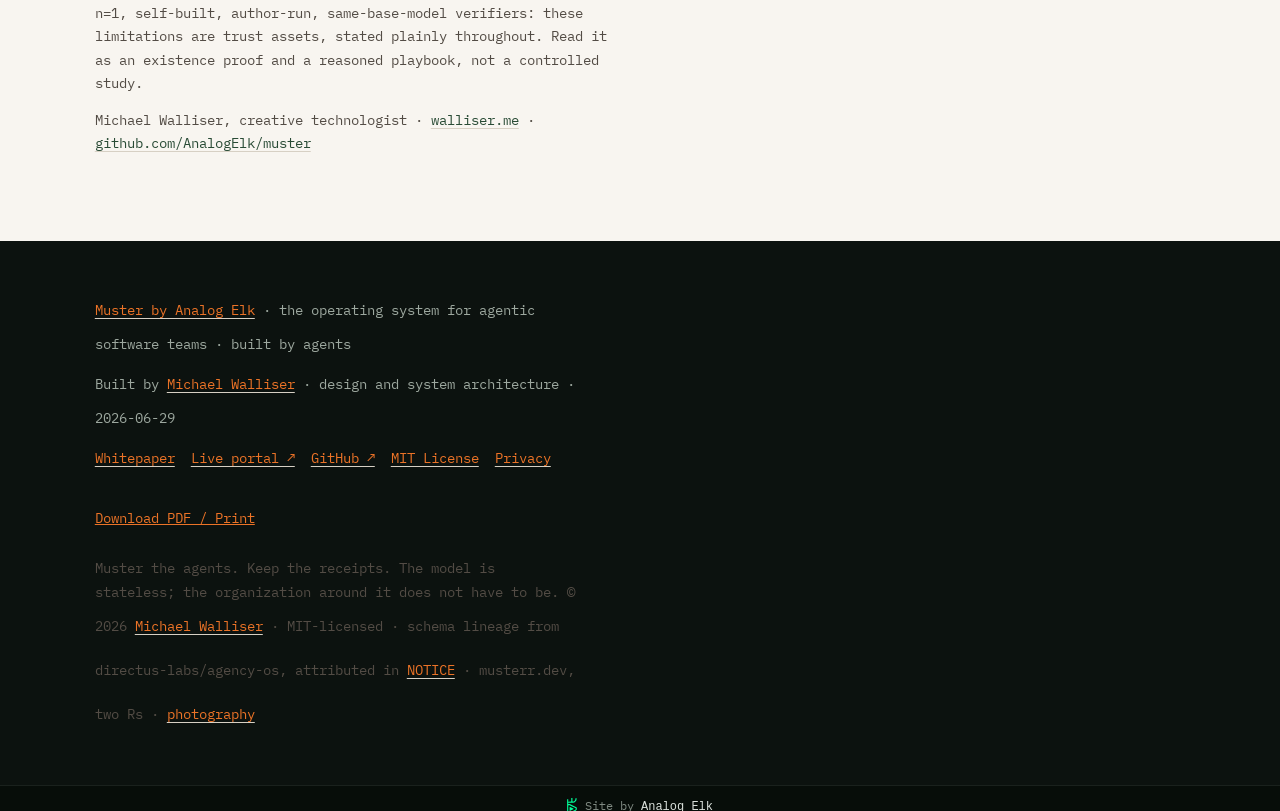
==== commit 6a68bed4: "fix(site): drop the retired demo login, restore the homepage beacon (#36) * fix(site): drop the reti" ====
--- a/site/about.html
+++ b/site/about.html
@@ -212,7 +212,7 @@
       <a class="btn" href="/paper.html">Whitepaper</a>
       <a class="btn" href="https://github.com/AnalogElk/muster" target="_blank" rel="noopener">GitHub ↗</a>
     </div>
-    <p class="fineprint mono" style="margin-top:.6rem">read-only demo login: <code>demo@muster.dev</code> / <code>muster-demo</code> · <a class="snapchip" href="assets/muster-board.png" target="_blank" rel="noopener">archived board snapshot</a></p>
+    <p class="fineprint mono" style="margin-top:.6rem">static demo snapshot, no sign-in · <a class="snapchip" href="assets/muster-board.png" target="_blank" rel="noopener">archived board snapshot</a></p>
 
     <!-- metric strip: ground-truth numbers, plain mono, renders CSS-off -->
     <div class="metricstrip" id="metricstrip" aria-label="Build metrics">
@@ -270,7 +270,7 @@
     </div>
     <p>The real build board that built this demo, exported live from the working CMS with hierarchy and statuses preserved, is browsable read-only, inside a seeded working agency: 8 organizations, 11 projects, and a live, still-growing task board.
       <a class="livechip" href="https://app.musterr.dev" target="_blank" rel="noopener">app.musterr.dev</a>
-      <span class="fineprint mono">· demo login <code>demo@muster.dev</code> / <code>muster-demo</code></span></p>
+      <span class="fineprint mono">· static snapshot, no sign-in</span></p>
     <p class="fineprint">Origin clause: Muster began as the internal OS of one agency, Analog&nbsp;Elk. That lineage is now just the first profile (<code>analogelk</code>) shipped alongside a generic one: a demonstrated feature, not the headline.</p>
   </div>
 </section>
@@ -457,7 +457,7 @@
 
     <p class="try-demo">
       <a class="btn btn--live" href="https://app.musterr.dev" target="_blank" rel="noopener">Enter the live demo ↗</a>
-      &nbsp;<span class="fineprint">one click, then sign in with <code>demo@muster.dev</code> / <code>muster-demo</code> (read-only)</span>
+      &nbsp;<span class="fineprint">one click, no sign-in (a read-only static snapshot)</span>
     </p>
 
     <p>
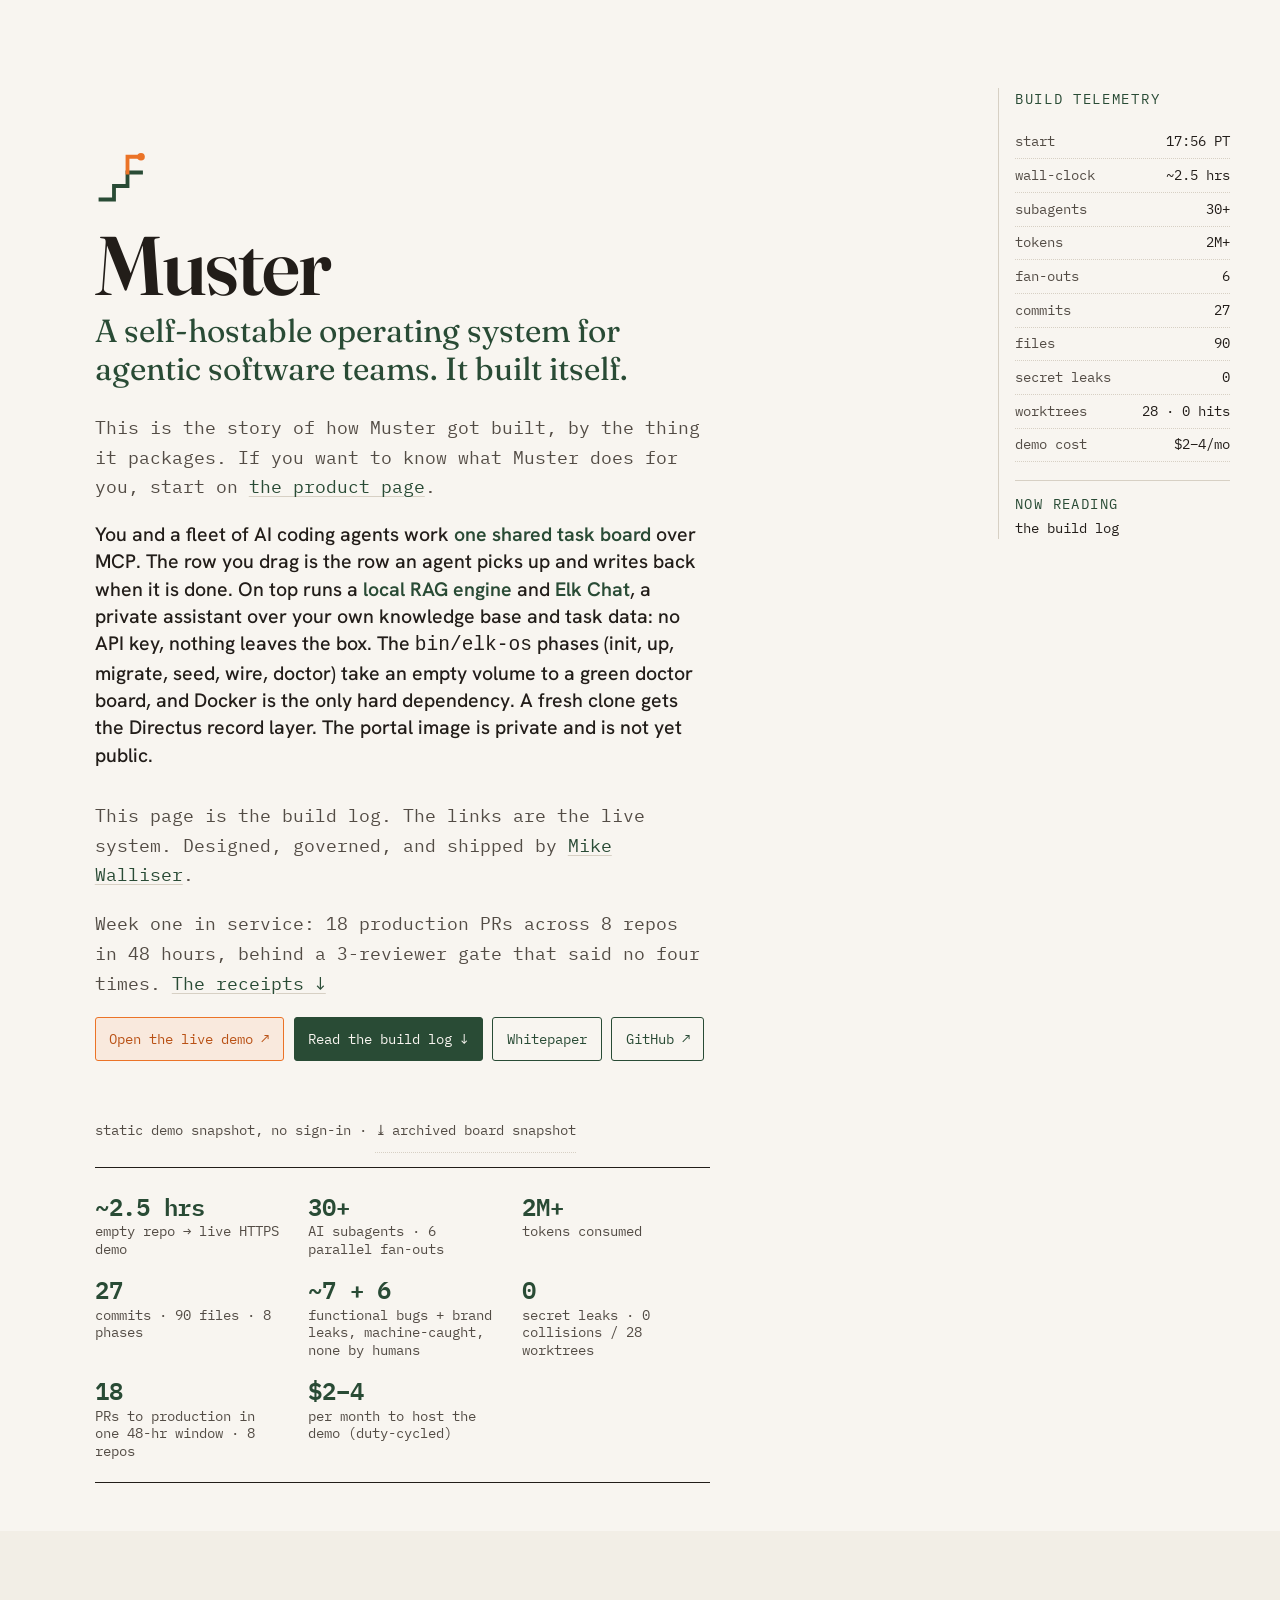
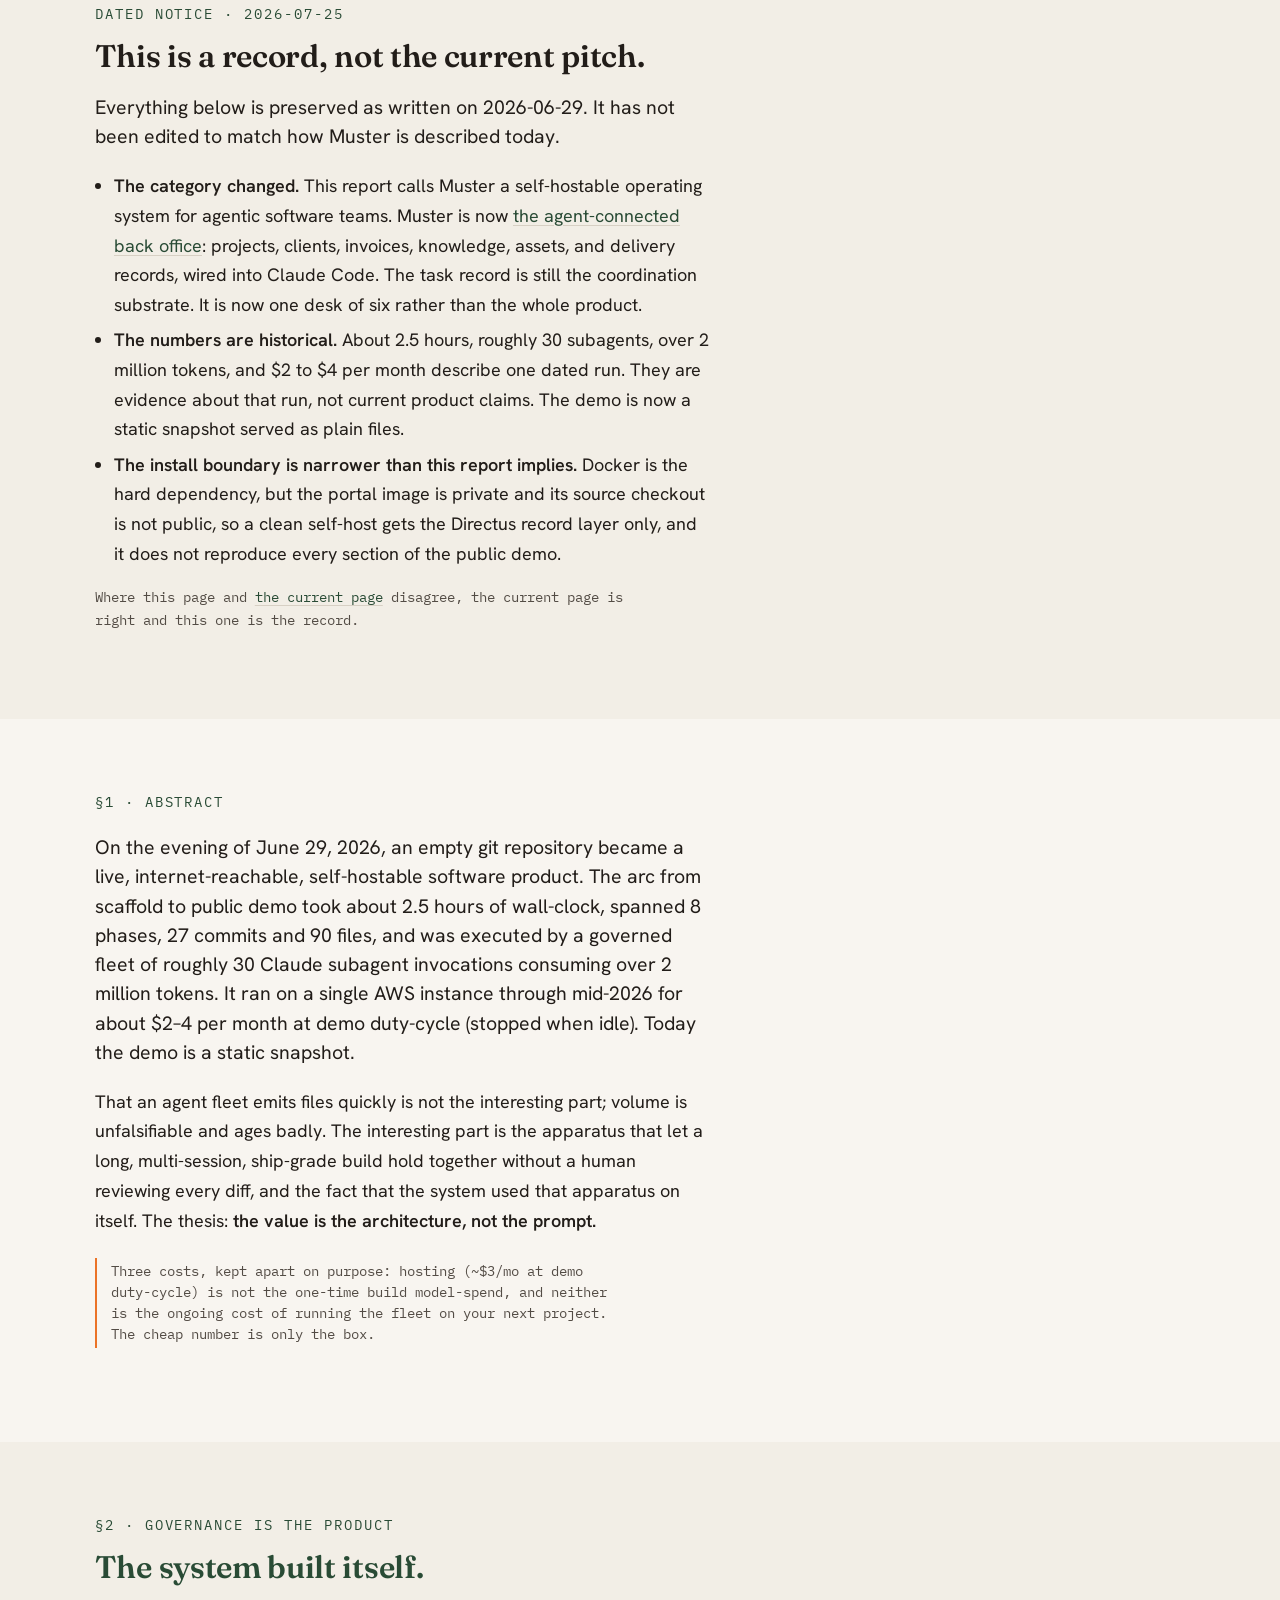
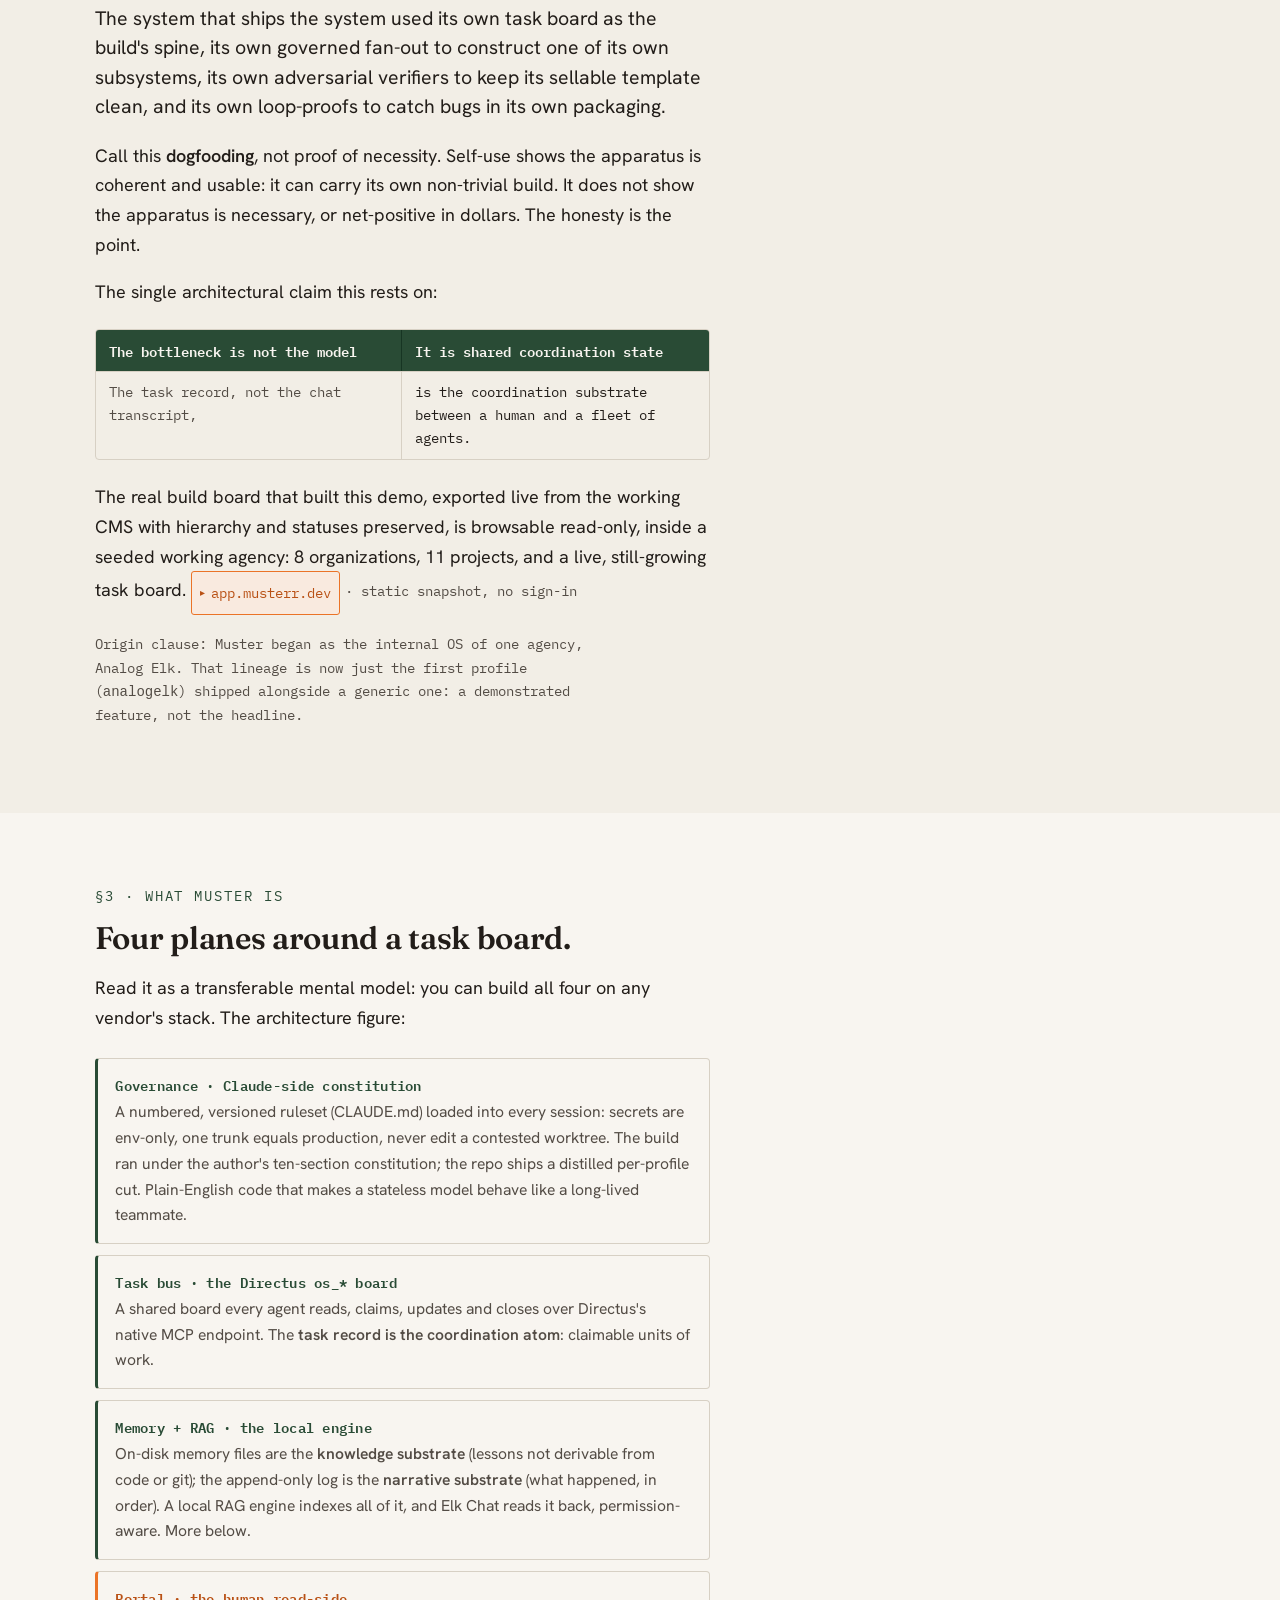
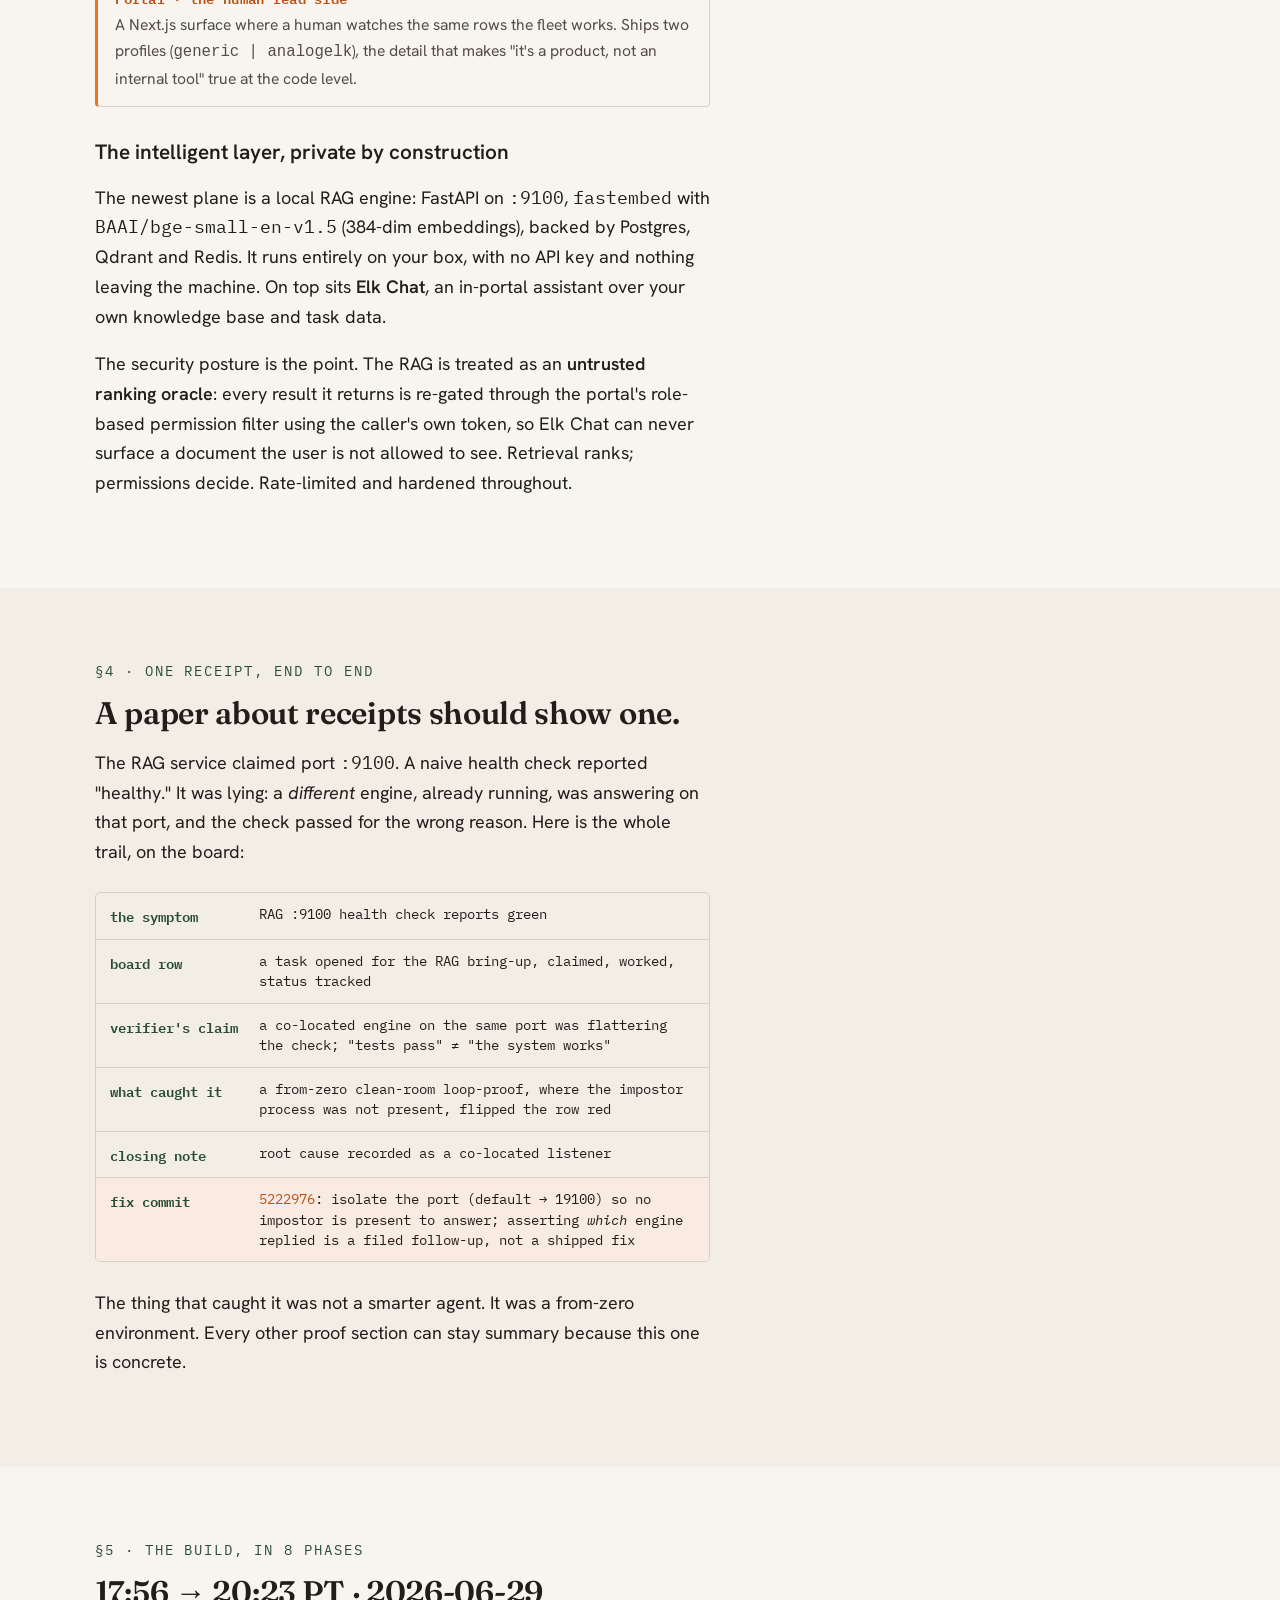
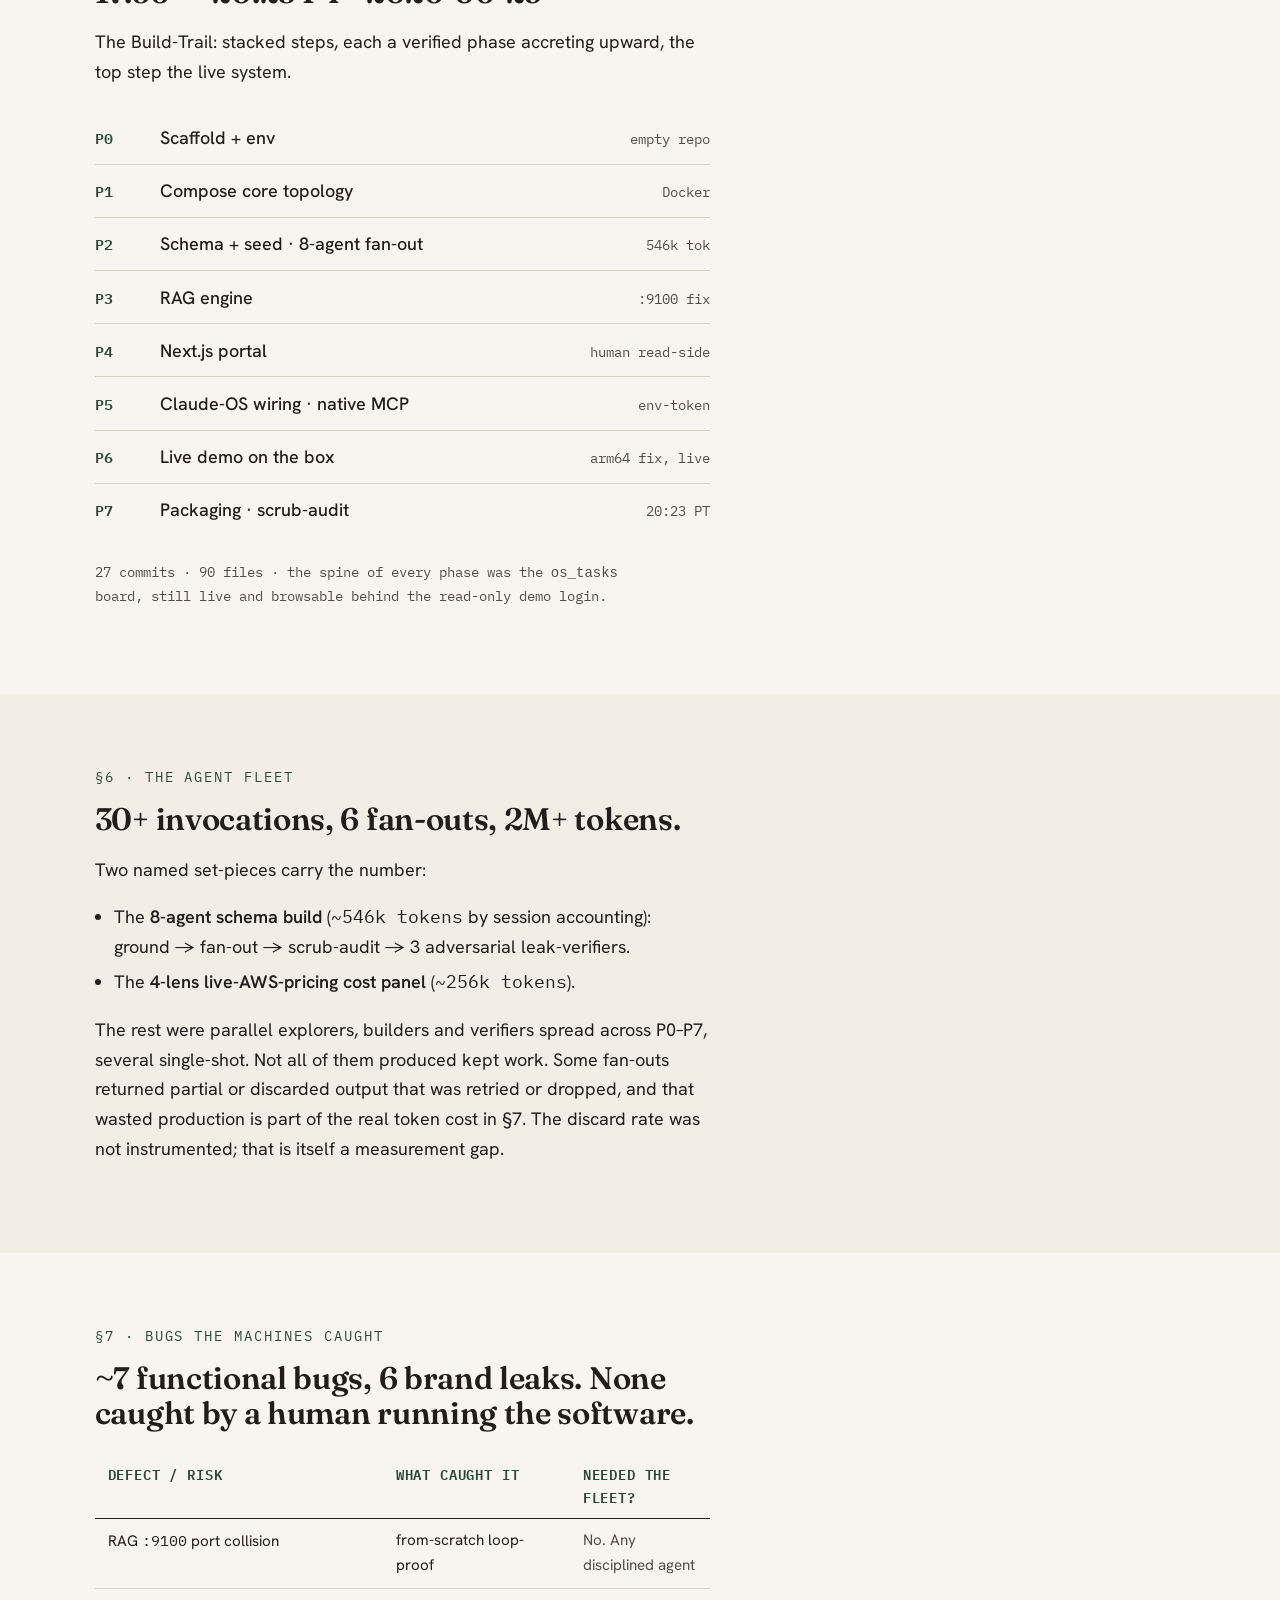
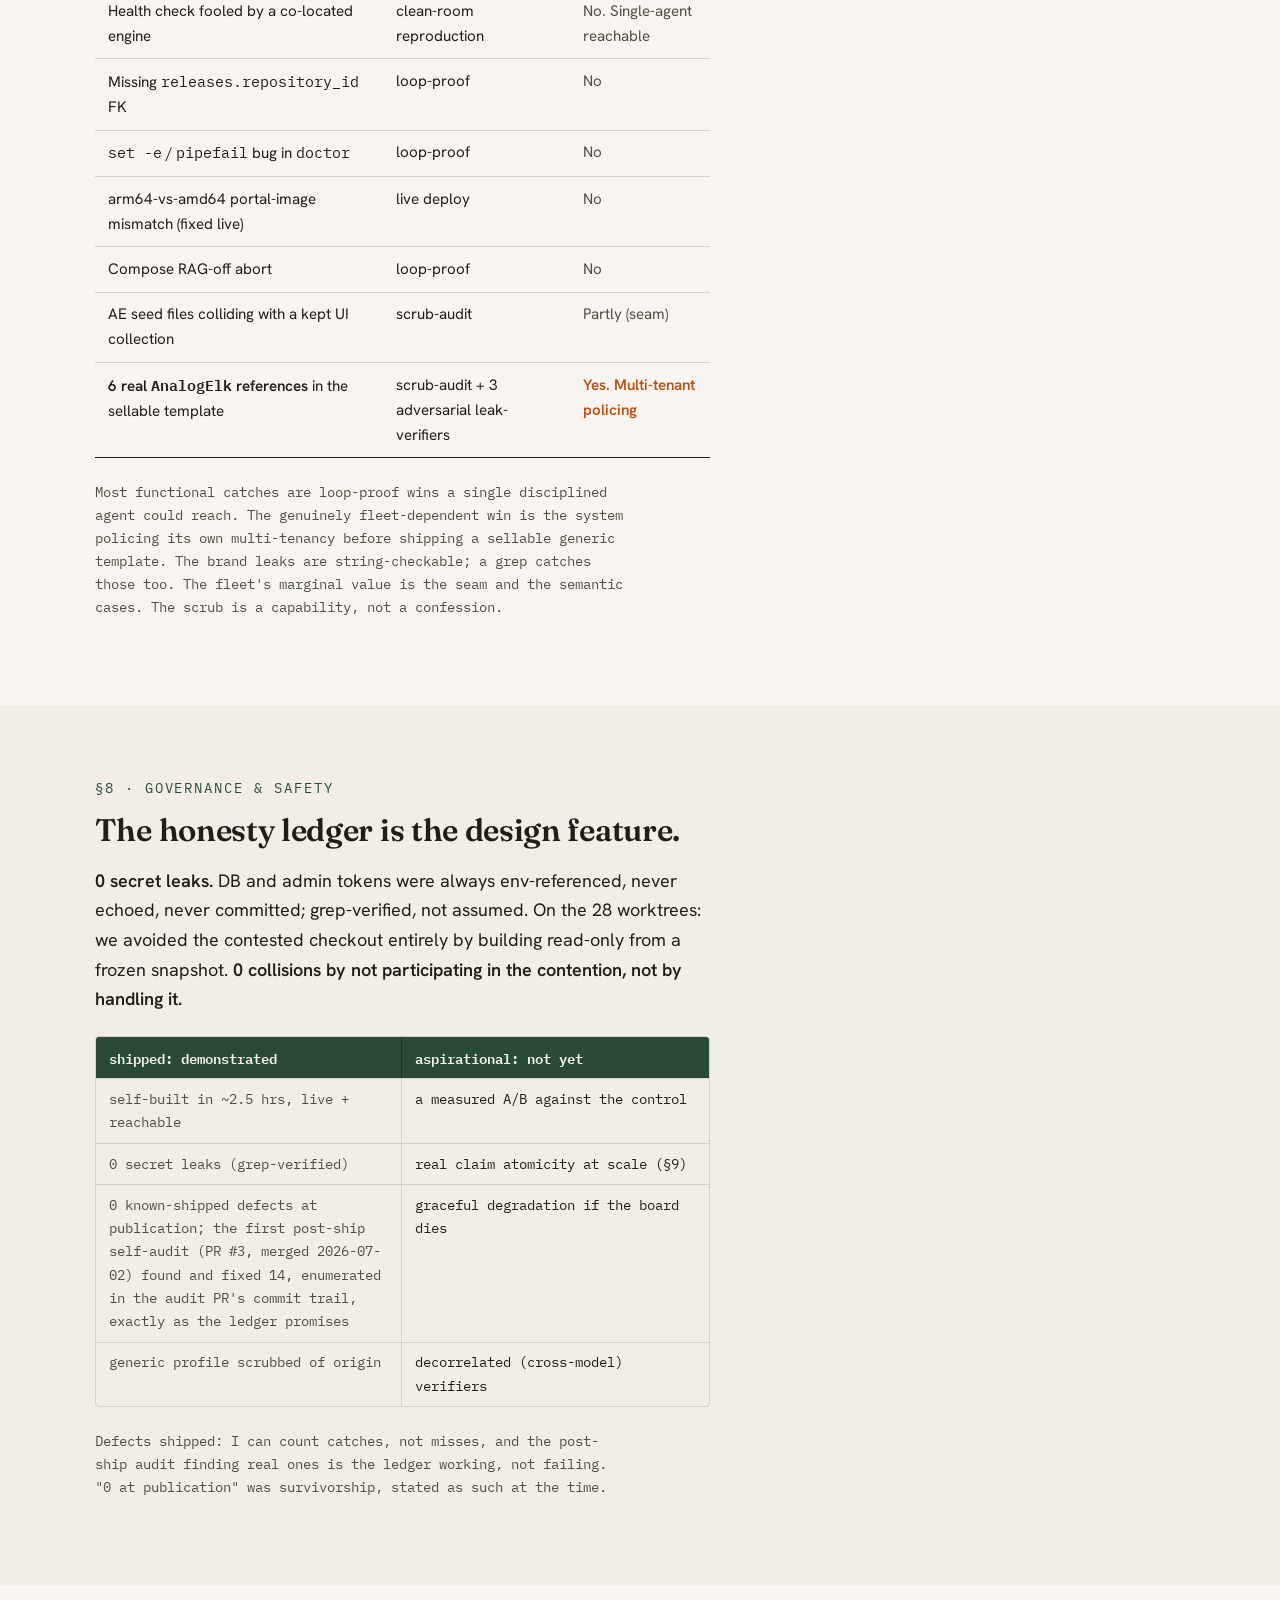
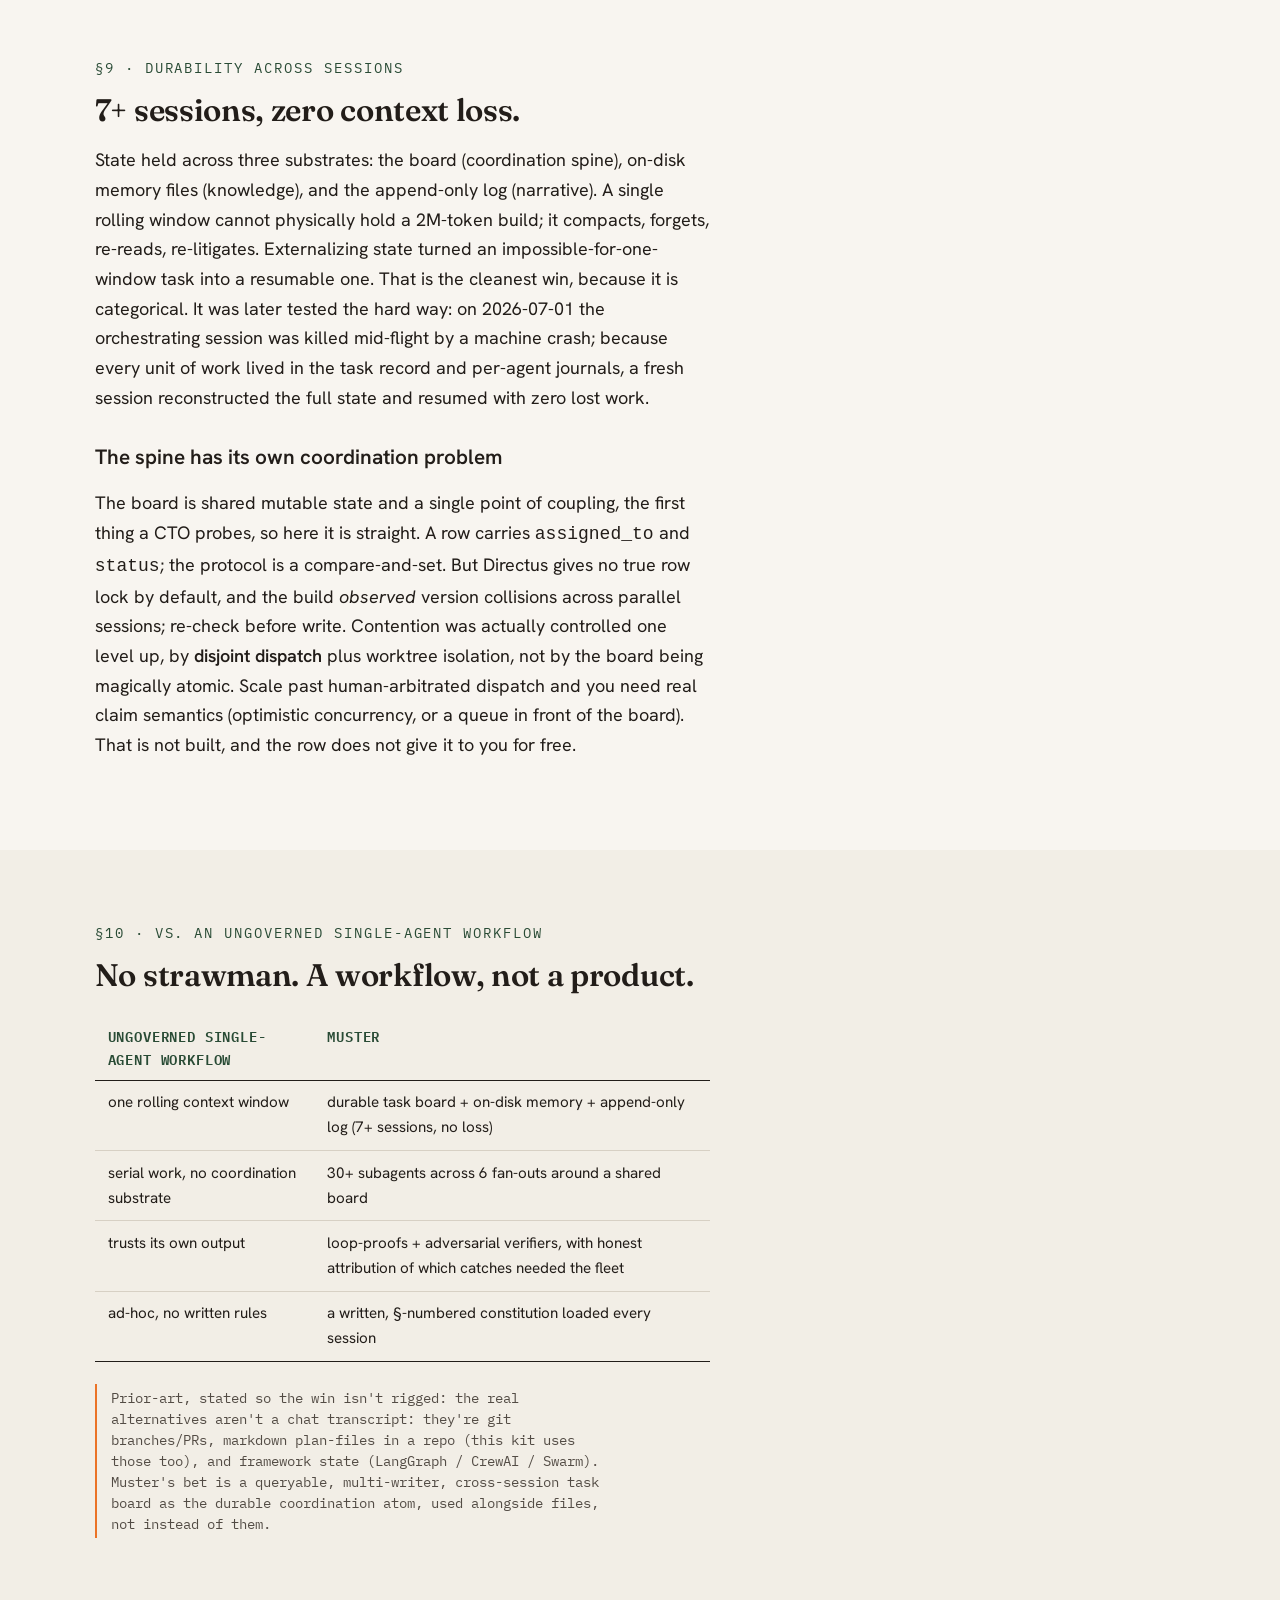
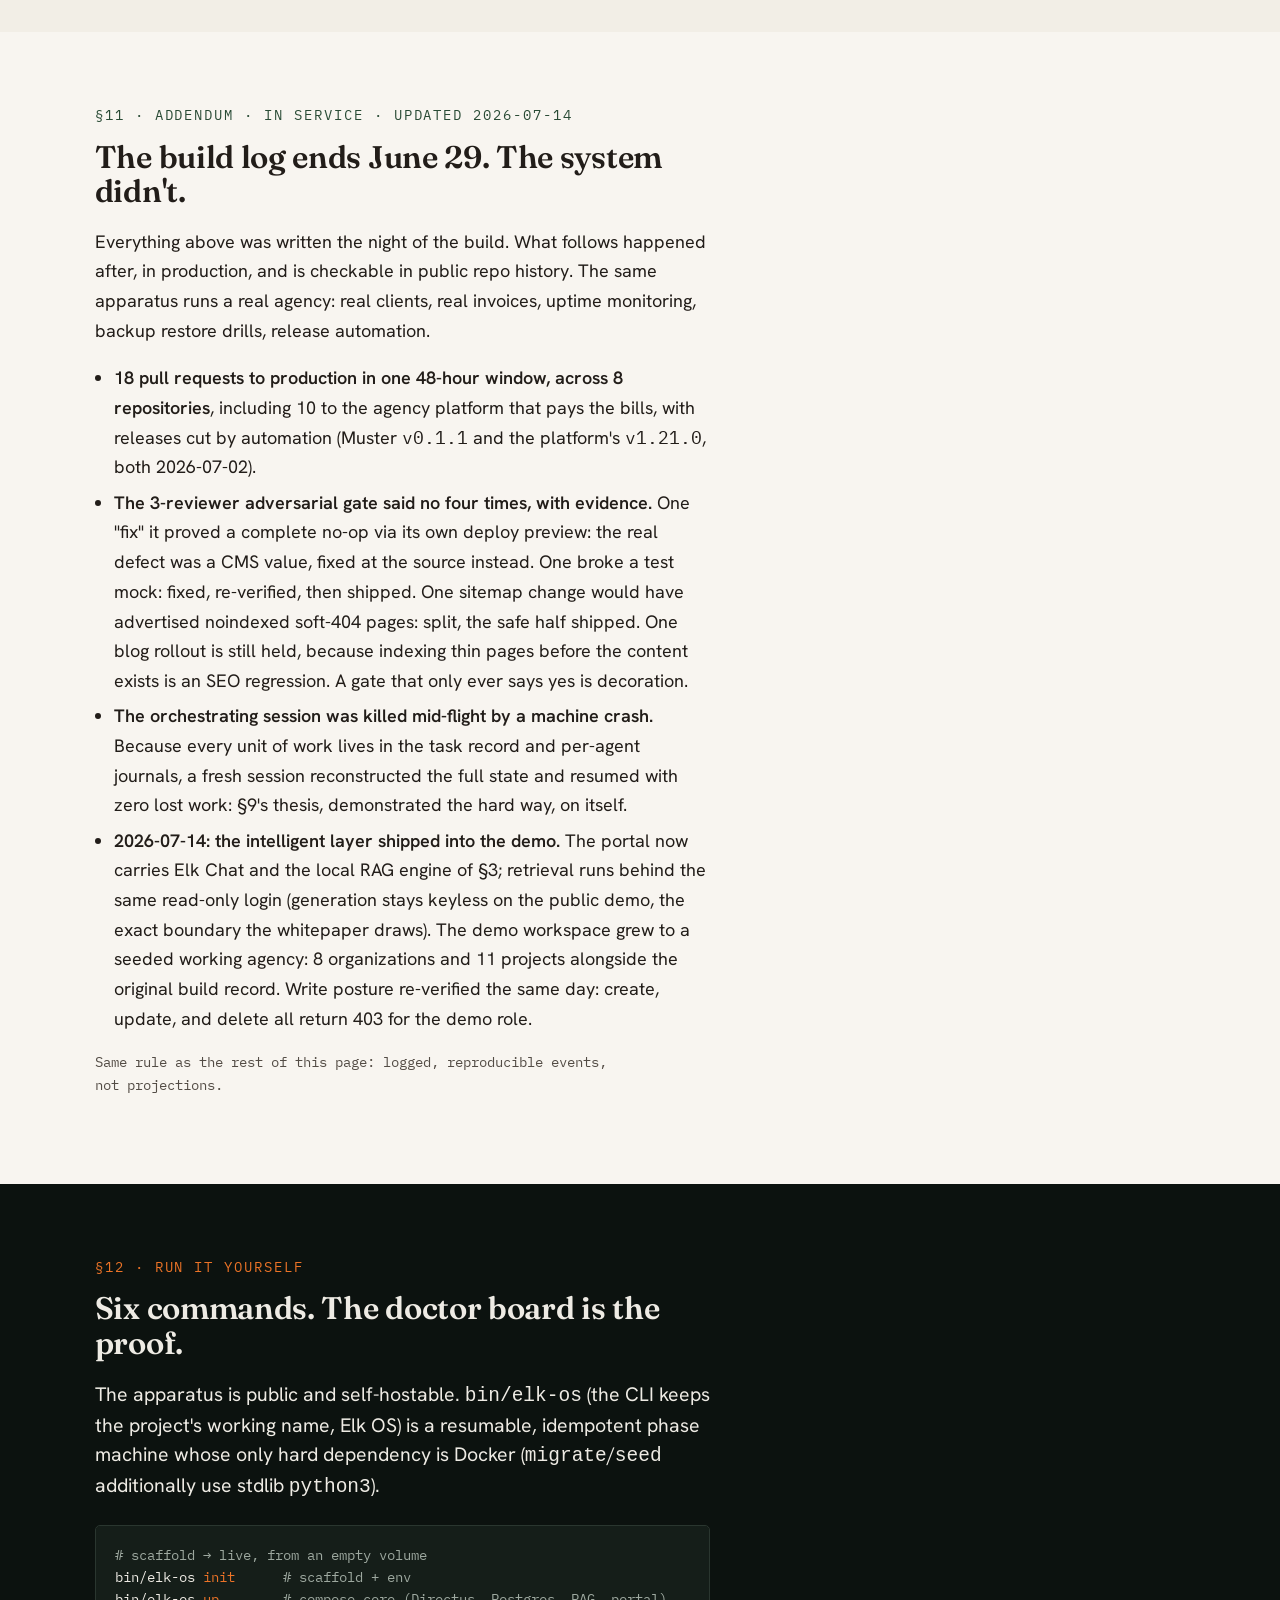
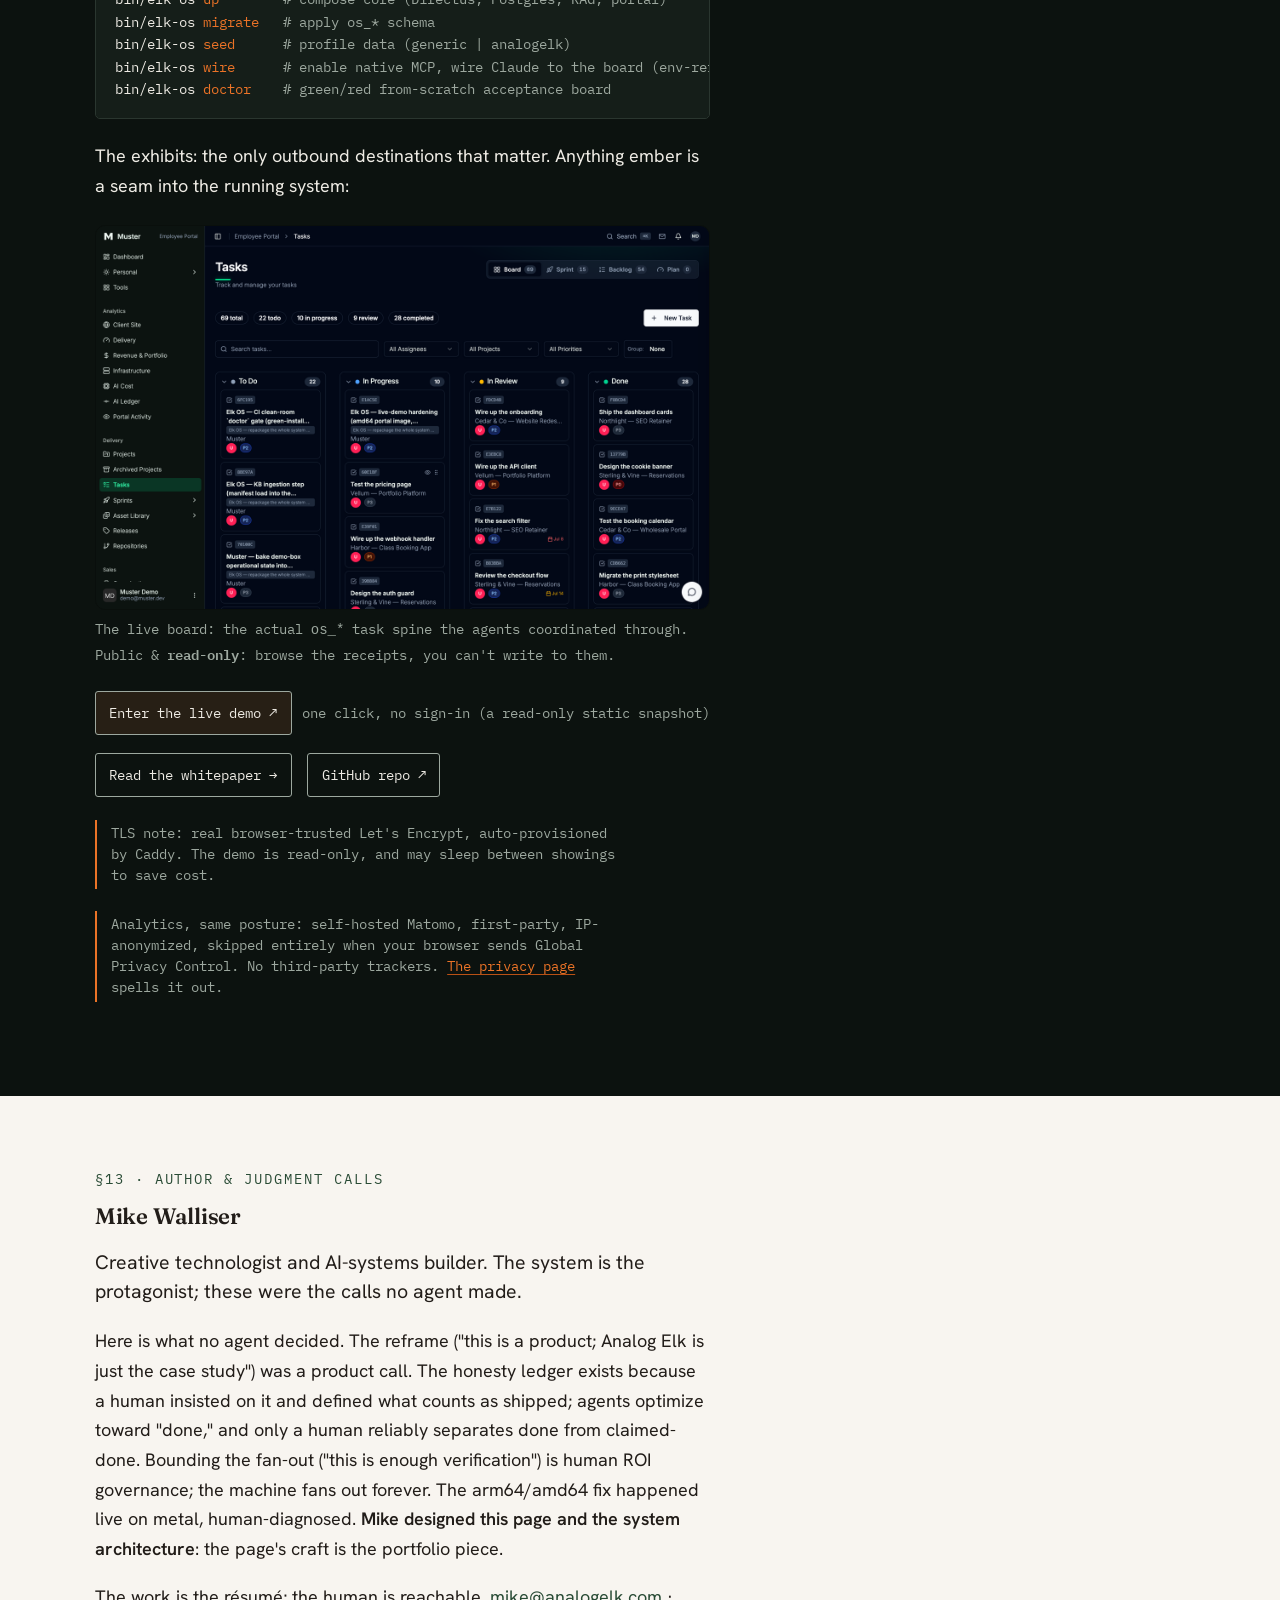
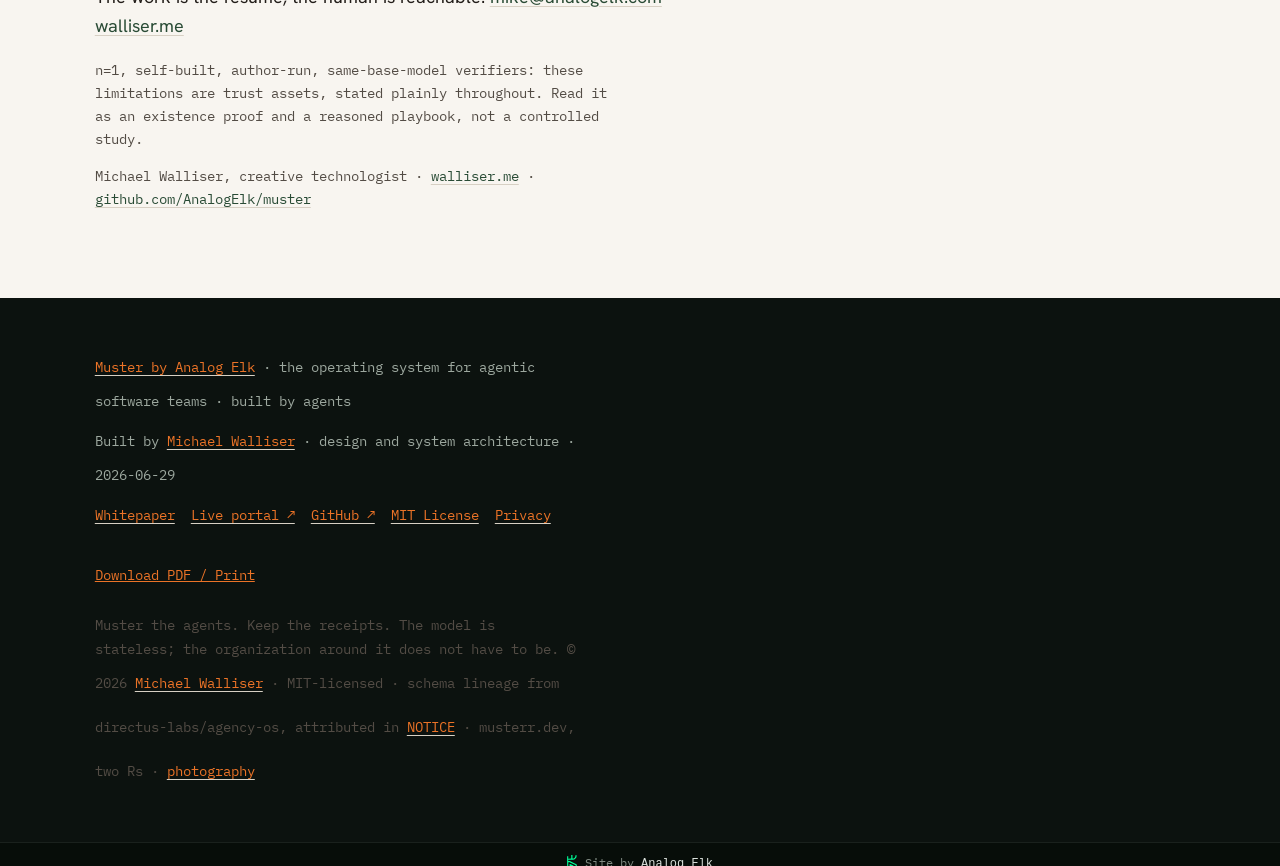
==== commit 1dcbcf8e: "fix(site): correct untrue demo, install, and connect claims Copy only. No styles, layout, or design " ====
--- a/site/about.html
+++ b/site/about.html
@@ -201,7 +201,7 @@
 
     <p class="hero__sub mono">This is the story of how Muster got built, by the thing it packages. If you want to know what Muster does for you, start on <a href="/">the product page</a>.</p>
 
-    <p class="hero__pitch">You and a fleet of AI coding agents work <b>one shared task board</b> over MCP. The row you drag is the row an agent picks up and writes back when it is done. On top runs a <b>local RAG engine</b> and <b>Elk Chat</b>, a private assistant over your own knowledge base and task data: no API key, nothing leaves the box. <b>One command</b> stands the stack up on a laptop or a cloud box, six take an empty volume to a green doctor board, and Docker is the only hard dependency.</p>
+    <p class="hero__pitch">You and a fleet of AI coding agents work <b>one shared task board</b> over MCP. The row you drag is the row an agent picks up and writes back when it is done. On top runs a <b>local RAG engine</b> and <b>Elk Chat</b>, a private assistant over your own knowledge base and task data: no API key, nothing leaves the box. The <code>bin/elk-os</code> phases (init, up, migrate, seed, wire, doctor) take an empty volume to a green doctor board, and Docker is the only hard dependency. A fresh clone gets the Directus record layer. The portal image is private and is not yet public.</p>
 
     <p class="hero__sub mono">This page is the build log. The links are the live system. Designed, governed, and shipped by <a href="#author">Mike Walliser</a>.</p>
     <p class="hero__sub mono">Week one in service: 18 production PRs across 8 repos in 48 hours, behind a 3-reviewer gate that said no four times. <a href="#service">The receipts ↓</a></p>
@@ -239,8 +239,8 @@
     <p class="lead">Everything below is preserved as written on 2026-06-29. It has not been edited to match how Muster is described today.</p>
     <ul class="tight">
       <li><strong>The category changed.</strong> This report calls Muster a self-hostable operating system for agentic software teams. Muster is now <a href="/">the agent-connected back office</a>: projects, clients, invoices, knowledge, assets, and delivery records, wired into Claude Code. The task record is still the coordination substrate. It is now one desk of six rather than the whole product.</li>
-      <li><strong>The numbers are historical.</strong> About 2.5 hours, roughly 30 subagents, over 2 million tokens, and $2 to $4 per month describe one dated run. They are evidence about that run, not current product claims. The demo box runs always on now, not duty-cycled.</li>
-      <li><strong>The install boundary is narrower than this report implies.</strong> Docker is the hard dependency, but the portal also needs a published image or a source checkout you supply, and a clean self-host does not reproduce every section of the public demo.</li>
+      <li><strong>The numbers are historical.</strong> About 2.5 hours, roughly 30 subagents, over 2 million tokens, and $2 to $4 per month describe one dated run. They are evidence about that run, not current product claims. The demo is now a static snapshot served as plain files.</li>
+      <li><strong>The install boundary is narrower than this report implies.</strong> Docker is the hard dependency, but the portal image is private and its source checkout is not public, so a clean self-host gets the Directus record layer only, and it does not reproduce every section of the public demo.</li>
     </ul>
     <p class="fineprint">Where this page and <a href="/">the current page</a> disagree, the current page is right and this one is the record.</p>
   </div>
@@ -250,7 +250,7 @@
 <section class="band band-paper" id="abstract">
   <div class="doc">
     <p class="kicker">§1 · Abstract</p>
-    <p class="lead">On the evening of June 29, 2026, an empty git repository became a live, internet-reachable, self-hostable software product. The arc from scaffold to public demo took about 2.5 hours of wall-clock, spanned 8 phases, 27 commits and 90 files, and was executed by a governed fleet of roughly 30 Claude subagent invocations consuming over 2 million tokens. It runs on a single AWS instance for about $2–4 per month at demo duty-cycle (stopped when idle), and you can open it right now.</p>
+    <p class="lead">On the evening of June 29, 2026, an empty git repository became a live, internet-reachable, self-hostable software product. The arc from scaffold to public demo took about 2.5 hours of wall-clock, spanned 8 phases, 27 commits and 90 files, and was executed by a governed fleet of roughly 30 Claude subagent invocations consuming over 2 million tokens. It ran on a single AWS instance through mid-2026 for about $2–4 per month at demo duty-cycle (stopped when idle). Today the demo is a static snapshot.</p>
     <p>That an agent fleet emits files quickly is not the interesting part; volume is unfalsifiable and ages badly. The interesting part is the apparatus that let a long, multi-session, ship-grade build hold together without a human reviewing every diff, and the fact that the system used that apparatus on itself. The thesis: <strong>the value is the architecture, not the prompt.</strong></p>
     <p class="note">Three costs, kept apart on purpose: hosting (~$3/mo at demo duty-cycle) is not the one-time build model-spend, and neither is the ongoing cost of running the fleet on your next project. The cheap number is only the box.</p>
   </div>
